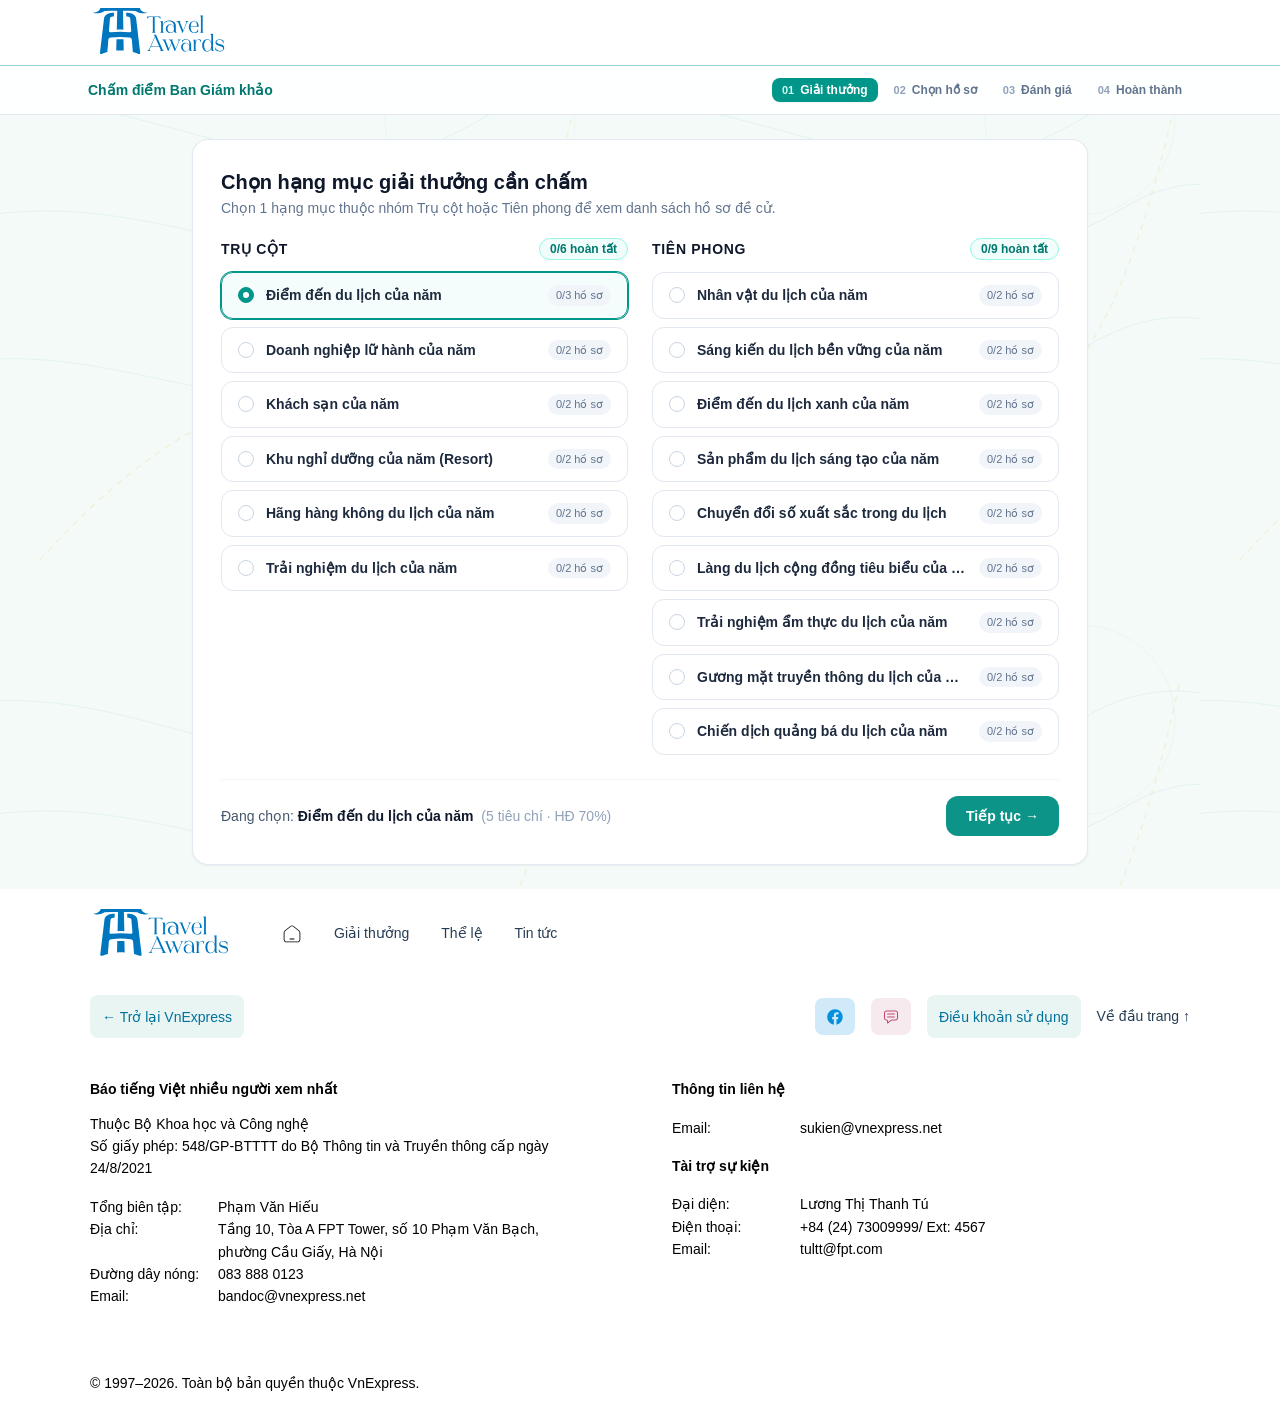
==== index.html @ c8328358 "Add Travel Awards jury scoring demo" ====
<!DOCTYPE html>
<html lang="vi">
<head>
  <meta charset="UTF-8" />
  <meta name="viewport" content="width=device-width, initial-scale=1.0" />
  <title>Chấm điểm Ban Giám khảo – Travel Awards 2026</title>
  <link rel="stylesheet" href="shared/utilities.css" />
  <style>
    * {
      box-sizing: border-box;
      font-family: 'Inter', -apple-system, BlinkMacSystemFont, sans-serif;
    }
    body {
      background-color: #f3faf8;
      background-image: url("data:image/svg+xml,%3Csvg width='600' height='600' viewBox='0 0 600 600' xmlns='http://www.w3.org/2000/svg'%3E%3Cg fill='none' stroke='%230d9488' stroke-width='1' stroke-opacity='0.07'%3E%3Cpath d='M-100 120 C 120 40, 280 240, 480 120 C 560 70, 640 90, 700 140'/%3E%3Cpath d='M-100 240 C 140 140, 300 340, 520 210 C 600 160, 660 190, 720 240'/%3E%3Cpath d='M-100 380 C 100 300, 260 480, 480 350 C 580 290, 640 320, 720 380'/%3E%3Ccircle cx='480' cy='120' r='95' stroke-opacity='0.04'/%3E%3C/g%3E%3Cg fill='none' stroke='%23eab308' stroke-width='1.5' stroke-dasharray='6 6' stroke-opacity='0.12'%3E%3Cpath d='M 40 560 Q 220 360 360 410 T 580 80'/%3E%3C/g%3E%3C/svg%3E");
      background-attachment: fixed;
      color: #0f172a;
    }
    .custom-scrollbar::-webkit-scrollbar {
      width: 5px;
      height: 5px;
    }
    .custom-scrollbar::-webkit-scrollbar-track {
      background: transparent;
    }
    .custom-scrollbar::-webkit-scrollbar-thumb {
      background: #cbd5e1;
      border-radius: 9999px;
    }
    .teal-btn-primary {
      background-color: #0d9488;
      color: #ffffff;
      transition: all 0.18s ease;
    }
    .teal-btn-primary:hover:not(:disabled) {
      background-color: #0f766e;
    }
    .teal-btn-primary:disabled {
      background-color: #e2e8f0;
      color: #94a3b8;
      cursor: not-allowed;
    }
  </style>
  <link rel="stylesheet" href="shared/editor-workspace.css">
</head>
<body class="min-h-screen flex flex-col">

  <!-- HEADER TỐI GIẢN CHUẨN TRANG KHẢO SÁT -->
  <div id="main"><template shadowrootmode="open"><link rel="stylesheet" href="shared/travel-awards.css"><div class="home"><header class="home-header home-header--survey"><div class="layout-container home-header-inner"><div class="home-header-brand-row"><a class="home-header-logo" href="https://vnexpress.net/du-lich/travel-awards" aria-label="Travel Awards — Trang chủ"><img class="brand-graphic brand-graphic--logo" src="assets/key-visual/logo.svg" alt="Travel Awards 2026" width="1000" height="350"></a></div></div></header></div></template></div>
<section aria-label="Tiến trình chấm điểm" class="border-b border-slate-200 bg-white/95"><div class="max-w-6xl mx-auto px-4 sm:px-6 py-3 flex flex-wrap items-center justify-between gap-3"><span class="text-sm font-semibold text-teal-700">Chấm điểm Ban Giám khảo</span><div id="stepIndicatorBar" class="flex items-center gap-1 sm:gap-1.5"></div></div></section>

  <!-- NỘI DUNG CHÍNH -->
  <main class="flex-1 max-w-6xl w-full mx-auto px-4 sm:px-6 py-6">
    <div id="appStepContainer"></div>
  </main>
<div id="travelAwardsFooter"><template shadowrootmode="open"><link rel="stylesheet" href="shared/travel-awards.css"><div class="home"><footer class="home-footer"><div class="layout-container">
    <div class="home-footer-navigation"><a href="/#main" aria-label="Travel Awards — Trang chủ"><img class="brand-graphic brand-graphic--logo" src="assets/key-visual/logo.svg" alt="Travel Awards 2026" width="1000" height="350"></a><nav aria-label="Điều hướng chân trang"><a href="/#main" aria-label="Trang chủ"><img src="assets/key-visual/home.svg" alt="" width="20" height="20" ></a><a href="/#awards">Giải thưởng</a><a href="/the-le">Thể lệ</a><a href="/#news">Tin tức</a></nav></div>
    <div class="home-footer-utilities"><a class="home-footer-utility" href="https://vnexpress.net/">← Trở lại VnExpress</a><div><button type="button" class="home-footer-utility home-footer-utility--facebook" disabled title="Fanpage sẽ được cập nhật"><span class="home-footer-icon home-footer-icon--facebook" aria-hidden="true" />Fanpage</button><a class="home-footer-utility home-footer-utility--feedback" href="mailto:sukien@vnexpress.net"><span class="home-footer-icon home-footer-icon--feedback" aria-hidden="true" />Góp ý cho sự kiện</a><a class="home-footer-utility" href="https://vnexpress.net/dieu-khoan-su-dung">Điều khoản sử dụng</a><a href="#main" target="_self">Về đầu trang ↑</a></div></div>
    <div class="home-footer-information"><div><p class="home-footer-label">Báo tiếng Việt nhiều người xem nhất</p><p>Thuộc Bộ Khoa học và Công nghệ</p><p>Số giấy phép: 548/GP-BTTTT do Bộ Thông tin và Truyền thông cấp ngày 24/8/2021</p><dl><div><dt>Tổng biên tập:</dt><dd>Phạm Văn Hiếu</dd></div><div><dt>Địa chỉ:</dt><dd>Tầng 10, Tòa A FPT Tower, số 10 Phạm Văn Bạch, <span class="home-footer-address-locality">phường Cầu Giấy, Hà Nội</span></dd></div><div><dt>Đường dây nóng:</dt><dd><a href="tel:0838880123">083 888 0123</a></dd></div><div><dt>Email:</dt><dd><a href="mailto:bandoc@vnexpress.net">bandoc@vnexpress.net</a></dd></div></dl></div><div><p class="home-footer-label">Thông tin liên hệ</p><dl><div><dt>Email:</dt><dd><a href="mailto:sukien@vnexpress.net">sukien@vnexpress.net</a></dd></div></dl><p class="home-footer-label">Tài trợ sự kiện</p><dl><div><dt>Đại diện:</dt><dd>Lương Thị Thanh Tú</dd></div><div><dt>Điện thoại:</dt><dd><a href="tel:+842473009999;ext=4567">+84 (24) 73009999/ Ext: 4567</a></dd></div><div><dt>Email:</dt><dd><a href="mailto:tultt@fpt.com">tultt@fpt.com</a></dd></div></dl></div></div>
    <div class="home-footer-bottom"><span>© 1997–2026. Toàn bộ bản quyền thuộc VnExpress.</span></div>
  </div></footer></div></template></div>

  <!-- TOAST THÔNG BÁO GỌN -->
  <div id="toastBox" class="fixed bottom-5 right-5 z-50 hidden bg-slate-900 text-white px-4 py-2.5 rounded-xl shadow-lg text-xs font-medium flex items-center gap-2">
    <span class="w-2 h-2 rounded-full bg-teal-400"></span>
    <span id="toastMessage">Đã lưu</span>
  </div>

  <script>
    // ============================================================================
    // 1. DỮ LIỆU 15 HẠNG MỤC (6 TRỤ CỘT & 9 TIÊN PHONG) VÀ 59 TIÊU CHÍ
    // ============================================================================
    const AWARD_CATEGORIES = [
      // ------------------- TRỤ CỘT (6 HẠNG MỤC CON) -------------------
      {
        id: "tru-cot-1",
        code: "DD",
        group: "tru-cot",
        groupLabel: "Trụ cột",
        name: "Điểm đến du lịch của năm",
        councilWeight: 0.70,
        readerWeight: 0.30,
        criteriaCount: 5,
        criteria: [
          {
            code: "DD-1",
            name: "Trách nhiệm bền vững: bảo tồn di sản, môi trường & cộng đồng",
            isQuant: false,
            weight: 0.15,
            question: "Điểm đến có hành động bảo tồn/môi trường/cộng đồng cụ thể, có số liệu kết quả trong kỳ không?",
            levels: {
              1: "Có chủ trương bảo tồn, môi trường, cộng đồng; hoạt động còn đơn lẻ, ít số liệu",
              2: "Có 1–2 hoạt động cụ thể, kết quả mô tả định tính",
              3: "Có 3–5 hoạt động cụ thể, có số liệu kết quả trong kỳ",
              4: "Có chương trình bài bản, nhiều chỉ số đo được (rác thải, di tích tu bổ, hộ dân hưởng lợi…)",
              5: "Chương trình hệ thống, chỉ số đo được rõ, được bên thứ ba ghi nhận; là hình mẫu cho địa phương khác"
            }
          },
          {
            code: "DD-2",
            name: "Tăng trưởng lượt khách & doanh thu du lịch",
            isQuant: true,
            weight: 0.25,
            question: "Chỉ số tổng hợp = 50% tăng trưởng lượt khách + 50% tăng trưởng tổng thu (kỳ xét giải so cùng kỳ); xếp hạng trong shortlist",
            levels: {
              1: "Nhóm thấp nhất trong shortlist (điểm tính sẵn 1,0)",
              2: "Dưới mức giữa shortlist (≈ 2)",
              3: "Mức giữa shortlist (≈ 3)",
              4: "Trên mức giữa shortlist (≈ 4)",
              5: "Cao nhất trong shortlist (điểm tính sẵn 5,0)"
            }
          },
          {
            code: "DD-3",
            name: "Phát triển sản phẩm mới, hạ tầng & kết nối giao thông",
            isQuant: false,
            weight: 0.25,
            question: "Trong kỳ, điểm đến có sản phẩm/hạ tầng/kết nối mới tạo khác biệt rõ cho du khách không?",
            levels: {
              1: "Có sản phẩm/hạ tầng mới quy mô nhỏ hoặc đang hoàn thiện",
              2: "Có 1–2 sản phẩm/hạ tầng mới đã khai thác, tác động cục bộ",
              3: "Có nhiều sản phẩm/hạ tầng mới đã khai thác, tạo thêm lựa chọn rõ cho du khách",
              4: "Có sản phẩm/hạ tầng/kết nối mới quy mô lớn, đã khai thác và thu hút khách rõ",
              5: "Sản phẩm/hạ tầng/đường bay mới quy mô lớn, tạo động lực tăng trưởng nổi bật nhất trong shortlist"
            }
          },
          {
            code: "DD-4",
            name: "Chính sách, môi trường đầu tư & xúc tiến du lịch",
            isQuant: false,
            weight: 0.15,
            question: "Chính sách/xúc tiến của tỉnh có mới, cụ thể và đã triển khai thực tế không?",
            levels: {
              1: "Có kế hoạch, chính sách xúc tiến đã ban hành, triển khai bước đầu",
              2: "Có chính sách/chương trình xúc tiến đã triển khai, quy mô nhỏ",
              3: "Có chính sách/chương trình xúc tiến đã triển khai, quy mô trung bình, có kết quả ban đầu",
              4: "Chính sách ưu đãi đầu tư, kích cầu, xúc tiến quốc tế đã triển khai, có kết quả đo được",
              5: "Chính sách đột phá, triển khai đồng bộ, kết quả đo được vượt trội; được ghi nhận rộng rãi"
            }
          },
          {
            code: "DD-5",
            name: "Độ phủ truyền thông & nhận diện thương hiệu điểm đến",
            isQuant: false,
            weight: 0.20,
            question: "Điểm đến có độ phủ truyền thông và mức nhận diện thương hiệu nổi bật trong kỳ không?",
            levels: {
              1: "Được nhắc đến trên truyền thông ở mức cơ bản; nhận diện thương hiệu đang hình thành",
              2: "Được nhắc đến định kỳ trên truyền thông trong nước; có thông điệp thương hiệu",
              3: "Được nhắc đến thường xuyên trong nước; nhận diện thương hiệu rõ, cảm nhận chủ yếu tích cực",
              4: "Độ phủ cao trong nước, bắt đầu có độ phủ quốc tế; cảm nhận tích cực cao",
              5: "Độ phủ cao cả trong nước và quốc tế, thương hiệu rõ nét, cảm nhận tích cực vượt trội trong shortlist"
            }
          }
        ]
      },
      {
        id: "tru-cot-2",
        code: "LH",
        group: "tru-cot",
        groupLabel: "Trụ cột",
        name: "Doanh nghiệp lữ hành của năm",
        councilWeight: 0.60,
        readerWeight: 0.40,
        criteriaCount: 5,
        criteria: [
          {
            code: "LH-1",
            name: "Trách nhiệm bền vững: thực hành du lịch có trách nhiệm với điểm đến & đối tác địa phương",
            isQuant: false,
            weight: 0.15,
            question: "Doanh nghiệp có chính sách và hoạt động du lịch có trách nhiệm được áp dụng vào sản phẩm thực tế không?",
            levels: {
              1: "Có chính sách du lịch có trách nhiệm ở mức cam kết",
              2: "Có chính sách và một số hoạt động đơn lẻ",
              3: "Có chính sách và hoạt động đều đặn, áp dụng vào một phần sản phẩm",
              4: "Tích hợp vào phần lớn sản phẩm (nhà cung cấp địa phương, giảm rác, bảo vệ di sản), có số liệu",
              5: "Tích hợp toàn diện, có số liệu và chứng nhận (Travelife…); dẫn dắt thực hành của ngành"
            }
          },
          {
            code: "LH-2",
            name: "Quy mô, doanh thu & tốc độ tăng trưởng kinh doanh",
            isQuant: true,
            weight: 0.20,
            question: "Chỉ số tổng hợp = 40% doanh thu + 30% tăng trưởng doanh thu + 30% lượt khách; xếp hạng trong cùng phân khúc",
            levels: {
              1: "Nhóm thấp nhất trong shortlist (điểm tính sẵn 1,0)",
              2: "Dưới mức giữa shortlist (≈ 2)",
              3: "Mức giữa shortlist (≈ 3)",
              4: "Trên mức giữa shortlist (≈ 4)",
              5: "Cao nhất trong shortlist (điểm tính sẵn 5,0)"
            }
          },
          {
            code: "LH-3",
            name: "Đa dạng & chất lượng sản phẩm tour",
            isQuant: false,
            weight: 0.25,
            question: "Danh mục tour có đa dạng, khác biệt và được thiết kế tốt không?",
            levels: {
              1: "Danh mục tour phổ thông, chất lượng ổn định",
              2: "Có 1–2 sản phẩm khác biệt",
              3: "Có nhiều sản phẩm khác biệt, thiết kế tốt",
              4: "Danh mục đa dạng, nhiều sản phẩm chuyên đề/độc quyền, thiết kế chuyên nghiệp",
              5: "Danh mục đa dạng, nhiều sản phẩm độc quyền, tạo xu hướng thị trường"
            }
          },
          {
            code: "LH-4",
            name: "Năng lực vận hành, đội ngũ hướng dẫn viên & CSKH",
            isQuant: false,
            weight: 0.25,
            question: "Doanh nghiệp có đủ năng lực vận hành an toàn, chuyên nghiệp và chăm sóc khách tốt không?",
            levels: {
              1: "Đội ngũ và quy trình vận hành đáp ứng yêu cầu cơ bản",
              2: "Có HDV cơ hữu, quy trình CSKH cơ bản",
              3: "Đội ngũ HDV cơ hữu vừa đủ, quy trình CSKH và xử lý sự cố rõ ràng",
              4: "Đội ngũ HDV cơ hữu lớn, được đào tạo định kỳ, quy trình CSKH chuẩn hóa",
              5: "Đội ngũ lớn, đào tạo bài bản, quy trình xử lý sự cố & CSKH chuẩn hóa ở mức quốc tế"
            }
          },
          {
            code: "LH-5",
            name: "Ứng dụng công nghệ, đổi mới sản phẩm",
            isQuant: false,
            weight: 0.15,
            question: "Công nghệ/đổi mới có được áp dụng thực tế và tạo giá trị cho khách không?",
            levels: {
              1: "Có website giới thiệu và kênh liên hệ trực tuyến",
              2: "Có đặt tour trực tuyến hoặc CRM",
              3: "Có đặt tour, thanh toán trực tuyến và CRM; có cải tiến sản phẩm",
              4: "Nền tảng số tích hợp nhiều khâu (đặt, thanh toán, CSKH), có sản phẩm đổi mới",
              5: "Nền tảng số đồng bộ, khai thác dữ liệu khách; có sản phẩm đổi mới dẫn dắt thị trường"
            }
          }
        ]
      },
      {
        id: "tru-cot-3",
        code: "KS",
        group: "tru-cot",
        groupLabel: "Trụ cột",
        name: "Khách sạn của năm",
        councilWeight: 0.50,
        readerWeight: 0.50,
        criteriaCount: 5,
        criteria: [
          {
            code: "KS-1",
            name: "Thực hành bền vững, bảo vệ môi trường",
            isQuant: false,
            weight: 0.10,
            question: "Khách sạn có thực hành bền vững hệ thống, có chứng nhận hoặc số liệu không?",
            levels: {
              1: "Có các biện pháp tiết kiệm năng lượng, giảm nhựa cơ bản",
              2: "Có chương trình nội bộ về môi trường",
              3: "Có chương trình nội bộ và theo dõi chỉ số năng lượng/nước/rác",
              4: "Có Nhãn Bông sen xanh hoặc chứng nhận tương đương, chỉ số cải thiện qua các năm",
              5: "Có chứng nhận quốc tế (Green Key, EarthCheck, LEED/EDGE…), chỉ số cải thiện rõ, công bố minh bạch"
            }
          },
          {
            code: "KS-2",
            name: "Chất lượng cơ sở vật chất & tiện nghi",
            isQuant: false,
            weight: 0.25,
            question: "Cơ sở vật chất có đạt và vượt chuẩn hạng sao, được duy tu/nâng cấp không?",
            levels: {
              1: "Đạt chuẩn hạng sao, duy trì tốt",
              2: "Tốt so với hạng sao; có duy tu định kỳ",
              3: "Tốt so với hạng sao; có nâng cấp một phần trong kỳ",
              4: "Vượt chuẩn hạng sao, có đầu tư/nâng cấp đáng kể trong kỳ",
              5: "Vượt chuẩn rõ rệt, đầu tư lớn trong kỳ, tiện nghi nổi bật nhất phân khúc"
            }
          },
          {
            code: "KS-3",
            name: "Chất lượng dịch vụ & đội ngũ nhân sự",
            isQuant: false,
            weight: 0.30,
            question: "Đội ngũ có được đào tạo bài bản và quy trình dịch vụ chuẩn hóa không?",
            levels: {
              1: "Có quy trình dịch vụ và đào tạo nhân sự cơ bản",
              2: "Có chương trình đào tạo định kỳ",
              3: "Đào tạo định kỳ, tỷ lệ nhân sự có chứng chỉ nghiệp vụ ở mức khá",
              4: "Tỷ lệ chứng chỉ cao, quy trình dịch vụ chuẩn hóa",
              5: "Tỷ lệ chứng chỉ cao, giờ đào tạo/người cao, quy trình chuẩn quốc tế, có giải thưởng dịch vụ"
            }
          },
          {
            code: "KS-4",
            name: "Đổi mới trải nghiệm khách hàng",
            isQuant: false,
            weight: 0.15,
            question: "Khách sạn có sáng kiến mới trong kỳ làm khác biệt trải nghiệm không?",
            levels: {
              1: "Duy trì chất lượng trải nghiệm hiện có, có cải tiến nhỏ",
              2: "Có 1–2 cải tiến dịch vụ/tiện ích trong kỳ",
              3: "Có cải tiến tạo khác biệt vừa phải cho khách",
              4: "Có sáng kiến trải nghiệm mới, khác biệt rõ",
              5: "Sáng kiến trải nghiệm mới, độc đáo, được thị trường/báo chí ghi nhận"
            }
          },
          {
            code: "KS-5",
            name: "Điểm đánh giá trên các nền tảng đặt phòng (OTA) và review trong năm",
            isQuant: true,
            weight: 0.20,
            question: "Điểm đánh giá OTA bình quân có trọng số theo số lượt đánh giá; xếp hạng trong shortlist",
            levels: {
              1: "Nhóm thấp nhất trong shortlist (điểm tính sẵn 1,0)",
              2: "Dưới mức giữa shortlist (≈ 2)",
              3: "Mức giữa shortlist (≈ 3)",
              4: "Trên mức giữa shortlist (≈ 4)",
              5: "Cao nhất trong shortlist (điểm tính sẵn 5,0)"
            }
          }
        ]
      },
      {
        id: "tru-cot-4",
        code: "RS",
        group: "tru-cot",
        groupLabel: "Trụ cột",
        name: "Khu nghỉ dưỡng của năm (Resort)",
        councilWeight: 0.50,
        readerWeight: 0.50,
        criteriaCount: 5,
        criteria: [
          {
            code: "RS-1",
            name: "Thực hành bền vững, bảo vệ môi trường",
            isQuant: false,
            weight: 0.10,
            question: "Resort có thực hành bền vững hệ thống, có chứng nhận hoặc số liệu không?",
            levels: {
              1: "Có các biện pháp tiết kiệm năng lượng, giảm nhựa cơ bản",
              2: "Có chương trình nội bộ về môi trường",
              3: "Có chương trình nội bộ và theo dõi chỉ số năng lượng/nước/rác",
              4: "Có chứng nhận bền vững, chỉ số cải thiện, có hoạt động bảo tồn hệ sinh thái",
              5: "Có chứng nhận quốc tế, chỉ số cải thiện rõ, bảo tồn hệ sinh thái tại chỗ bài bản"
            }
          },
          {
            code: "RS-2",
            name: "Không gian, kiến trúc & cảnh quan",
            isQuant: false,
            weight: 0.25,
            question: "Kiến trúc, cảnh quan có chất lượng thiết kế cao và hài hòa với tự nhiên không?",
            levels: {
              1: "Thiết kế đạt chuẩn, cảnh quan được chăm sóc",
              2: "Thiết kế đẹp, có điểm nhấn cảnh quan",
              3: "Thiết kế đẹp, cảnh quan chăm chút, hài hòa với tự nhiên",
              4: "Kiến trúc có dấu ấn riêng, trải nghiệm không gian đặc sắc",
              5: "Kiến trúc có giải thưởng thiết kế, cảnh quan hài hòa tự nhiên, không gian là điểm đến tự thân"
            }
          },
          {
            code: "RS-3",
            name: "Dịch vụ nghỉ dưỡng cao cấp (spa, ẩm thực, giải trí)",
            isQuant: false,
            weight: 0.25,
            question: "Hệ thống dịch vụ có đầy đủ, chất lượng cao và đồng bộ không?",
            levels: {
              1: "Có đủ dịch vụ nghỉ dưỡng cơ bản",
              2: "Có spa, ẩm thực, giải trí ở mức tốt",
              3: "Đủ hạng mục spa/ẩm thực/giải trí, chất lượng tốt, đồng bộ",
              4: "Dịch vụ cao cấp, có cá nhân hóa trải nghiệm",
              5: "Dịch vụ cao cấp có thương hiệu riêng/giải thưởng (spa, nhà hàng), cá nhân hóa trọn vẹn"
            }
          },
          {
            code: "RS-4",
            name: "Bản sắc địa phương & tính độc đáo",
            isQuant: false,
            weight: 0.20,
            question: "Resort có đưa văn hóa, nhân lực, nguyên liệu địa phương vào trải nghiệm không?",
            levels: {
              1: "Có yếu tố địa phương trong trang trí hoặc ẩm thực",
              2: "Có yếu tố địa phương ở 2 khía cạnh (trang trí, ẩm thực, hoạt động)",
              3: "Yếu tố địa phương rõ ở kiến trúc, ẩm thực và hoạt động",
              4: "Bản sắc địa phương xuyên suốt; sử dụng nhiều nhân sự, nguyên liệu địa phương",
              5: "Bản sắc địa phương xuyên suốt, độc đáo; tỷ lệ nhân sự/nguyên liệu địa phương cao, góp phần bảo tồn văn hóa"
            }
          },
          {
            code: "RS-5",
            name: "Điểm đánh giá trên các nền tảng đặt phòng (OTA) và review trong năm",
            isQuant: true,
            weight: 0.20,
            question: "Điểm đánh giá OTA bình quân có trọng số theo số lượt đánh giá; xếp hạng trong shortlist",
            levels: {
              1: "Nhóm thấp nhất trong shortlist (điểm tính sẵn 1,0)",
              2: "Dưới mức giữa shortlist (≈ 2)",
              3: "Mức giữa shortlist (≈ 3)",
              4: "Trên mức giữa shortlist (≈ 4)",
              5: "Cao nhất trong shortlist (điểm tính sẵn 5,0)"
            }
          }
        ]
      },
      {
        id: "tru-cot-5",
        code: "HK",
        group: "tru-cot",
        groupLabel: "Trụ cột",
        name: "Hãng hàng không du lịch của năm",
        councilWeight: 0.60,
        readerWeight: 0.40,
        criteriaCount: 6,
        criteria: [
          {
            code: "HK-1",
            name: "Trách nhiệm bền vững: giảm phát thải, nhiên liệu bền vững",
            isQuant: false,
            weight: 0.15,
            question: "Hãng có lộ trình và hành động giảm phát thải cụ thể không?",
            levels: {
              1: "Có cam kết giảm phát thải",
              2: "Có chương trình tiết kiệm nhiên liệu",
              3: "Có đội tàu thế hệ mới và chương trình tiết kiệm nhiên liệu đo được",
              4: "Có lộ trình net-zero, bắt đầu sử dụng SAF",
              5: "Lộ trình net-zero rõ, đã sử dụng SAF, chương trình bù đắp carbon minh bạch"
            }
          },
          {
            code: "HK-2",
            name: "Mạng đường bay, tần suất & đường bay du lịch mới",
            isQuant: false,
            weight: 0.25,
            question: "Mạng bay và đường bay mới có đóng góp rõ cho kết nối du lịch Việt Nam không?",
            levels: {
              1: "Duy trì mạng bay đến các điểm du lịch chính",
              2: "Tăng tần suất trên một số đường bay du lịch",
              3: "Có 1–2 đường bay mới hoặc tăng tần suất đáng kể",
              4: "Mở nhiều đường bay mới đến/đi điểm du lịch",
              5: "Mở nhiều đường bay mới, mở thị trường khách mới cho Việt Nam"
            }
          },
          {
            code: "HK-3",
            name: "Chất lượng dịch vụ, tỷ lệ đúng giờ",
            isQuant: true,
            weight: 0.25,
            question: "Chỉ số = tỷ lệ đúng giờ (OTP) trong kỳ theo nguồn độc lập; xếp hạng trong shortlist",
            levels: {
              1: "Nhóm thấp nhất trong shortlist (điểm tính sẵn 1,0)",
              2: "Dưới mức giữa shortlist (≈ 2)",
              3: "Mức giữa shortlist (≈ 3)",
              4: "Trên mức giữa shortlist (≈ 4)",
              5: "Cao nhất trong shortlist (điểm tính sẵn 5,0)"
            }
          },
          {
            code: "HK-4",
            name: "Chính sách giá & chương trình kích cầu du lịch",
            isQuant: false,
            weight: 0.10,
            question: "Hãng có chương trình giá/kích cầu gắn với điểm đến du lịch, có kết quả không?",
            levels: {
              1: "Có chương trình giá khuyến mại chung",
              2: "Có chương trình khuyến mại theo mùa du lịch",
              3: "Có chương trình kích cầu gắn với điểm đến",
              4: "Chương trình kích cầu gắn điểm đến, quy mô lớn",
              5: "Chương trình kích cầu gắn điểm đến, quy mô lớn, có số liệu hành khách tăng rõ"
            }
          },
          {
            code: "HK-5",
            name: "Hợp tác quảng bá điểm đến với địa phương/doanh nghiệp",
            isQuant: false,
            weight: 0.15,
            question: "Hãng có hợp tác quảng bá điểm đến cụ thể với địa phương/doanh nghiệp không?",
            levels: {
              1: "Có hoạt động quảng bá điểm đến trên kênh của hãng",
              2: "Có 1–2 thỏa thuận hợp tác, hoạt động ở mức truyền thông",
              3: "Có nhiều thỏa thuận hợp tác, có hoạt động chung",
              4: "Nhiều chương trình hợp tác có ngân sách, sự kiện",
              5: "Nhiều chương trình hợp tác có ngân sách, sự kiện, kết quả đo được (khách đến điểm đến tăng)"
            }
          },
          {
            code: "HK-6",
            name: "Đổi mới trải nghiệm khách hàng",
            isQuant: false,
            weight: 0.10,
            question: "Hãng có sản phẩm/dịch vụ mới cải thiện trải nghiệm hành khách trong kỳ không?",
            levels: {
              1: "Duy trì chất lượng trải nghiệm hiện có, có cải tiến nhỏ",
              2: "Có 1–2 cải tiến (check-in số, suất ăn, giải trí)",
              3: "Có nhiều cải tiến trải nghiệm hành khách trong kỳ",
              4: "Có đổi mới nổi bật, khác biệt rõ với hãng khác",
              5: "Đổi mới nổi bật, tiên phong trong khu vực"
            }
          }
        ]
      },
      {
        id: "tru-cot-6",
        code: "TN",
        group: "tru-cot",
        groupLabel: "Trụ cột",
        name: "Trải nghiệm du lịch của năm",
        councilWeight: 0.40,
        readerWeight: 0.60,
        criteriaCount: 5,
        criteria: [
          {
            code: "TN-1",
            name: "Trách nhiệm với cộng đồng/di sản tại nơi diễn ra",
            isQuant: false,
            weight: 0.10,
            question: "Trải nghiệm có tạo lợi ích cho cộng đồng và tôn trọng di sản/không gian nơi diễn ra không?",
            levels: {
              1: "Tôn trọng không gian, di sản nơi diễn ra",
              2: "Có sử dụng lao động/nhà cung cấp địa phương",
              3: "Cộng đồng tham gia và có hưởng lợi",
              4: "Cộng đồng tham gia và hưởng lợi rõ, có biện pháp bảo vệ di sản",
              5: "Cộng đồng đồng hành và hưởng lợi rõ, bảo vệ di sản bài bản, là hình mẫu"
            }
          },
          {
            code: "TN-2",
            name: "Tính sáng tạo, độc đáo của trải nghiệm",
            isQuant: false,
            weight: 0.30,
            question: "Trải nghiệm có ý tưởng mới, khác biệt so với sản phẩm cùng loại không?",
            levels: {
              1: "Trải nghiệm được thiết kế tốt trên mô hình đã có",
              2: "Có điểm mới nhỏ trong cách kể chuyện/hình thức",
              3: "Có điểm mới rõ trong cách kể chuyện/hình thức",
              4: "Ý tưởng độc đáo, khác biệt rõ với sản phẩm cùng loại",
              5: "Ý tưởng độc đáo, lần đầu có tại Việt Nam hoặc tạo xu hướng"
            }
          },
          {
            code: "TN-3",
            name: "Chất lượng tổ chức, chuyên nghiệp trong vận hành",
            isQuant: false,
            weight: 0.25,
            question: "Khâu tổ chức có chuyên nghiệp, an toàn, ổn định không?",
            levels: {
              1: "Vận hành đáp ứng yêu cầu, có phương án an toàn",
              2: "Vận hành ổn định, khiếu nại được xử lý",
              3: "Vận hành ổn định, ít khiếu nại",
              4: "Vận hành chuyên nghiệp, phương án an toàn đầy đủ, rất ít khiếu nại",
              5: "Vận hành chuyên nghiệp quy mô lớn, phương án an toàn đầy đủ, gần như không khiếu nại"
            }
          },
          {
            code: "TN-4",
            name: "Số lượng & tăng trưởng khách tham gia",
            isQuant: true,
            weight: 0.15,
            question: "Chỉ số = lượt khách (60%) + tăng trưởng so mùa trước (40%); xếp hạng trong shortlist",
            levels: {
              1: "Nhóm thấp nhất trong shortlist (điểm tính sẵn 1,0)",
              2: "Dưới mức giữa shortlist (≈ 2)",
              3: "Mức giữa shortlist (≈ 3)",
              4: "Trên mức giữa shortlist (≈ 4)",
              5: "Cao nhất trong shortlist (điểm tính sẵn 5,0)"
            }
          },
          {
            code: "TN-5",
            name: "Mức độ lan tỏa truyền thông & mạng xã hội",
            isQuant: false,
            weight: 0.20,
            question: "Trải nghiệm có được báo chí và mạng xã hội nhắc đến rộng rãi, tích cực trong kỳ không?",
            levels: {
              1: "Được nhắc đến chủ yếu qua kênh của đơn vị",
              2: "Có bài báo/nội dung mạng xã hội ở phạm vi địa phương",
              3: "Lan tỏa ở phạm vi khu vực, có số liệu reach/tương tác",
              4: "Lan tỏa toàn quốc, nhiều nội dung tự nhiên từ du khách",
              5: "Lan tỏa toàn quốc hoặc quốc tế, báo chí lớn đưa tin, số liệu reach/tương tác cao"
            }
          }
        ]
      },

      // ------------------- TIÊN PHONG (9 HẠNG MỤC CON) -------------------
      {
        id: "tien-phong-1",
        code: "NV",
        group: "tien-phong",
        groupLabel: "Tiên phong",
        name: "Nhân vật du lịch của năm",
        councilWeight: 0.90,
        readerWeight: 0.10,
        criteriaCount: 3,
        criteria: [
          {
            code: "NV-1",
            name: "Tính tiên phong, sáng tạo trong đóng góp cho ngành",
            isQuant: false,
            weight: 0.35,
            question: "Đóng góp của cá nhân có mở hướng mới cho ngành không?",
            levels: {
              1: "Hoàn thành tốt vai trò, có đóng góp ổn định cho ngành",
              2: "Có sáng kiến trong phạm vi công việc",
              3: "Có sáng kiến mới trong phạm vi đơn vị",
              4: "Có sáng kiến ở tầm địa phương/lĩnh vực, được nơi khác học theo",
              5: "Tiên phong ở tầm ngành/quốc gia, được nhiều đơn vị học theo"
            }
          },
          {
            code: "NV-2",
            name: "Hiệu quả/tác động thực tế đo lường được",
            isQuant: false,
            weight: 0.45,
            question: "Đóng góp đã tạo kết quả đo được (khách, doanh thu, việc làm, chính sách) chưa?",
            levels: {
              1: "Có kết quả mô tả rõ ràng",
              2: "Có số liệu kết quả ban đầu",
              3: "Có số liệu kết quả ở phạm vi đơn vị/địa phương",
              4: "Tác động đo được, phạm vi rộng",
              5: "Tác động lớn, đo được, được bên thứ ba xác nhận"
            }
          },
          {
            code: "NV-3",
            name: "Ghi nhận từ cộng đồng chuyên môn, đồng nghiệp trong ngành",
            isQuant: false,
            weight: 0.20,
            question: "Đồng nghiệp/chuyên gia đánh giá thế nào về cá nhân?",
            levels: {
              1: "Người tham chiếu xác nhận đóng góp",
              2: "Người tham chiếu xác nhận tích cực",
              3: "Được đồng nghiệp, đơn vị trong ngành ghi nhận",
              4: "Được ghi nhận rộng (giải thưởng, vai trò hiệp hội)",
              5: "Được ghi nhận rộng rãi và người tham chiếu đánh giá rất cao"
            }
          }
        ]
      },
      {
        id: "tien-phong-2",
        code: "BV",
        group: "tien-phong",
        groupLabel: "Tiên phong",
        name: "Sáng kiến du lịch bền vững của năm",
        councilWeight: 0.80,
        readerWeight: 0.20,
        criteriaCount: 4,
        criteria: [
          {
            code: "BV-1",
            name: "Mức độ đổi mới so với thực hành hiện tại",
            isQuant: false,
            weight: 0.20,
            question: "Sáng kiến có cách làm mới so với thực hành phổ biến không?",
            levels: {
              1: "Áp dụng tốt cách làm đã có",
              2: "Có điều chỉnh, cải tiến nhỏ so với cách làm hiện có",
              3: "Cải tiến đáng kể cách làm hiện có",
              4: "Cách tiếp cận mới so với thực hành phổ biến",
              5: "Cách tiếp cận mới, lần đầu áp dụng trong ngành du lịch Việt Nam"
            }
          },
          {
            code: "BV-2",
            name: "Tính khả thi & hiệu quả đo lường được",
            isQuant: false,
            weight: 0.30,
            question: "Sáng kiến có vận hành ổn định và có chỉ số trước/sau rõ ràng không?",
            levels: {
              1: "Đang vận hành, có mô tả kết quả",
              2: "Có số liệu kết quả ban đầu",
              3: "Có số liệu kết quả, chưa có baseline hoặc chưa xác minh",
              4: "Có baseline và kết quả rõ ràng, cải thiện đáng kể",
              5: "Baseline và kết quả rõ ràng, cải thiện lớn, có đánh giá bên thứ ba"
            }
          },
          {
            code: "BV-3",
            name: "Tác động môi trường & xã hội cụ thể",
            isQuant: false,
            weight: 0.30,
            question: "Quy mô tác động môi trường/xã hội đến đâu?",
            levels: {
              1: "Có tác động tích cực trong phạm vi nhỏ",
              2: "Tác động rõ ở một khía cạnh",
              3: "Tác động rõ trong phạm vi một điểm đến/cộng đồng",
              4: "Tác động rộng, ở hai khía cạnh (môi trường, xã hội)",
              5: "Tác động lớn, nhiều chiều (môi trường + sinh kế + văn hóa)"
            }
          },
          {
            code: "BV-4",
            name: "Khả năng nhân rộng",
            isQuant: false,
            weight: 0.20,
            question: "Mô hình có thể áp dụng ở nơi khác với chi phí hợp lý không?",
            levels: {
              1: "Phù hợp với điều kiện riêng của nơi triển khai",
              2: "Có thể nhân rộng ở nơi có điều kiện tương tự",
              3: "Có thể nhân rộng với điều chỉnh",
              4: "Đã có kế hoạch hoặc thử nghiệm nhân rộng ở nơi khác",
              5: "Đã được nhân rộng ở nơi khác hoặc có bộ công cụ chuyển giao"
            }
          }
        ]
      },
      {
        id: "tien-phong-3",
        code: "DX",
        group: "tien-phong",
        groupLabel: "Tiên phong",
        name: "Điểm đến du lịch xanh của năm",
        councilWeight: 0.70,
        readerWeight: 0.30,
        criteriaCount: 3,
        criteria: [
          {
            code: "DX-1",
            name: "Mức độ đổi mới trong chính sách & hành động môi trường",
            isQuant: false,
            weight: 0.30,
            question: "Chính sách/hành động môi trường có mới, quyết liệt và đi vào thực tế không?",
            levels: {
              1: "Có văn bản chính sách môi trường đã ban hành",
              2: "Có hành động cụ thể ở 1 lĩnh vực",
              3: "Có hành động cụ thể ở một số lĩnh vực",
              4: "Chính sách mạnh (giảm nhựa, năng lượng sạch…) thực thi ở nhiều lĩnh vực",
              5: "Chính sách đột phá được thực thi đồng bộ"
            }
          },
          {
            code: "DX-2",
            name: "Hiệu quả đo lường được (chứng nhận xanh: Green Key, ESG…)",
            isQuant: false,
            weight: 0.40,
            question: "Có chỉ số môi trường trước/sau hoặc chứng nhận xanh độc lập không?",
            levels: {
              1: "Có mô tả kết quả môi trường",
              2: "Có số liệu cải thiện ở 1 chỉ số",
              3: "Có số liệu cải thiện hoặc 1 chứng nhận",
              4: "Số liệu cải thiện ở nhiều chỉ số và có chứng nhận",
              5: "Số liệu cải thiện rõ trên nhiều chỉ số và có chứng nhận quốc tế"
            }
          },
          {
            code: "DX-3",
            name: "Sự tham gia & hưởng lợi của cộng đồng địa phương",
            isQuant: false,
            weight: 0.30,
            question: "Cộng đồng có tham gia và hưởng lợi từ chương trình xanh không?",
            levels: {
              1: "Cộng đồng được thông tin, vận động",
              2: "Cộng đồng tham gia một số hoạt động",
              3: "Cộng đồng tham gia thường xuyên",
              4: "Cộng đồng tham gia và có nguồn thu từ du lịch xanh",
              5: "Cộng đồng đồng quản lý, có sinh kế xanh tạo thu nhập"
            }
          }
        ]
      },
      {
        id: "tien-phong-4",
        code: "SP",
        group: "tien-phong",
        groupLabel: "Tiên phong",
        name: "Sản phẩm du lịch sáng tạo của năm",
        councilWeight: 0.50,
        readerWeight: 0.50,
        criteriaCount: 3,
        criteria: [
          {
            code: "SP-1",
            name: "Tính mới & độc đáo",
            isQuant: false,
            weight: 0.45,
            question: "Sản phẩm có mới thực sự so với thị trường không?",
            levels: {
              1: "Sản phẩm mới trên nền mô hình đã có",
              2: "Có điểm mới nhỏ",
              3: "Có điểm mới rõ ở một khía cạnh (nội dung, hình thức, công nghệ)",
              4: "Có điểm mới rõ ở nhiều khía cạnh",
              5: "Mô hình hoàn toàn mới tại Việt Nam, tạo phân khúc mới"
            }
          },
          {
            code: "SP-2",
            name: "Tiềm năng phát triển & khả năng nhân rộng dài hạn",
            isQuant: false,
            weight: 0.25,
            question: "Sản phẩm có mô hình kinh doanh bền vững và khả năng mở rộng không?",
            levels: {
              1: "Đang vận hành, có kế hoạch phát triển",
              2: "Có doanh thu ban đầu",
              3: "Có doanh thu ổn định, có kế hoạch mở rộng",
              4: "Tăng trưởng tốt, có kế hoạch mở rộng cụ thể",
              5: "Tăng trưởng nhanh, đã/đang mở rộng ra thị trường khác"
            }
          },
          {
            code: "SP-3",
            name: "Mức độ đón nhận của thị trường",
            isQuant: false,
            weight: 0.30,
            question: "Sản phẩm đã được thị trường đón nhận đến mức nào trong kỳ?",
            levels: {
              1: "Đã có khách sử dụng thực tế",
              2: "Có lượng khách ban đầu, có đánh giá trực tuyến",
              3: "Có lượng khách ổn định, đánh giá trực tuyến tích cực",
              4: "Lượt đặt/doanh thu tăng tốt, đánh giá trực tuyến cao",
              5: "Lượt đặt/doanh thu tăng nhanh, vượt kỳ vọng; đánh giá trực tuyến cao với số lượng lớn"
            }
          }
        ]
      },
      {
        id: "tien-phong-5",
        code: "CDS",
        group: "tien-phong",
        groupLabel: "Tiên phong",
        name: "Chuyển đổi số xuất sắc trong du lịch",
        councilWeight: 0.60,
        readerWeight: 0.40,
        criteriaCount: 3,
        criteria: [
          {
            code: "CDS-1",
            name: "Mức độ ứng dụng công nghệ (AI, dữ liệu, ứng dụng…)",
            isQuant: false,
            weight: 0.30,
            question: "Mức độ công nghệ và độ sâu tích hợp vào vận hành?",
            levels: {
              1: "Đã số hóa một số khâu (website, biểu mẫu trực tuyến)",
              2: "Có ứng dụng/nền tảng cho 1 quy trình",
              3: "Có ứng dụng/nền tảng riêng tích hợp một số quy trình",
              4: "Nền tảng tích hợp nhiều quy trình, có dùng dữ liệu",
              5: "Hệ sinh thái số dùng dữ liệu/AI, tích hợp đầu-cuối"
            }
          },
          {
            code: "CDS-2",
            name: "Hiệu quả cải thiện trải nghiệm khách hàng",
            isQuant: false,
            weight: 0.40,
            question: "Giải pháp giúp khách thuận tiện hơn đến mức nào, có số liệu không?",
            levels: {
              1: "Có mô tả lợi ích cho khách hàng",
              2: "Có số liệu sử dụng",
              3: "Có số liệu sử dụng/hài lòng",
              4: "Cải thiện rõ có số liệu ở 1–2 chỉ số",
              5: "Cải thiện rõ rệt có số liệu (thời gian chờ, tỷ lệ chuyển đổi, người dùng tích cực)"
            }
          },
          {
            code: "CDS-3",
            name: "Hiệu quả vận hành nội bộ",
            isQuant: false,
            weight: 0.30,
            question: "Giải pháp giảm chi phí/thời gian vận hành đến mức nào?",
            levels: {
              1: "Có mô tả lợi ích vận hành",
              2: "Có cải thiện ở một quy trình",
              3: "Có cải thiện đo được ở một quy trình",
              4: "Tiết kiệm đo được ở một số quy trình",
              5: "Tiết kiệm lớn, đo được trên nhiều quy trình"
            }
          }
        ]
      },
      {
        id: "tien-phong-6",
        code: "LC",
        group: "tien-phong",
        groupLabel: "Tiên phong",
        name: "Làng du lịch cộng đồng tiêu biểu của năm",
        councilWeight: 0.60,
        readerWeight: 0.40,
        criteriaCount: 3,
        criteria: [
          {
            code: "LC-1",
            name: "Tính đặc sắc, khác biệt của mô hình cộng đồng",
            isQuant: false,
            weight: 0.35,
            question: "Mô hình có giữ và phát huy bản sắc riêng không?",
            levels: {
              1: "Mô hình có yếu tố văn hóa địa phương",
              2: "Có hoạt động văn hóa đặc trưng",
              3: "Có nhiều hoạt động văn hóa đặc trưng, bản sắc rõ",
              4: "Bản sắc nổi bật, bảo tồn nghề/lễ hội/kiến trúc truyền thống",
              5: "Bản sắc nổi bật, bảo tồn nghề/lễ hội/kiến trúc truyền thống một cách sống động"
            }
          },
          {
            code: "LC-2",
            name: "Tính bền vững trong vận hành",
            isQuant: false,
            weight: 0.30,
            question: "Mô hình có quy chế quản lý, chia sẻ lợi ích và môi trường rõ ràng không?",
            levels: {
              1: "Đang vận hành, có sự hỗ trợ từ bên ngoài",
              2: "Có quy chế cơ bản",
              3: "Có quy chế cơ bản, tự vận hành",
              4: "Quy chế rõ, tự chủ tài chính phần lớn",
              5: "Quy chế minh bạch, tài chính tự chủ, quản lý môi trường tốt"
            }
          },
          {
            code: "LC-3",
            name: "Mức độ tham gia & hưởng lợi của cộng đồng địa phương",
            isQuant: false,
            weight: 0.35,
            question: "Bao nhiêu hộ tham gia và thu nhập tăng thế nào?",
            levels: {
              1: "Có các hộ trong làng tham gia",
              2: "Nhiều hộ tham gia",
              3: "Nhiều hộ tham gia, thu nhập cải thiện",
              4: "Phần lớn cộng đồng tham gia, thu nhập tăng",
              5: "Phần lớn cộng đồng tham gia, thu nhập tăng rõ, có số liệu"
            }
          }
        ]
      },
      {
        id: "tien-phong-7",
        code: "AT",
        group: "tien-phong",
        groupLabel: "Tiên phong",
        name: "Trải nghiệm ẩm thực du lịch của năm",
        councilWeight: 0.40,
        readerWeight: 0.60,
        criteriaCount: 3,
        criteria: [
          {
            code: "AT-1",
            name: "Chất lượng & tính đặc trưng, sáng tạo của ẩm thực",
            isQuant: false,
            weight: 0.45,
            question: "Ẩm thực có chất lượng cao và mang bản sắc/câu chuyện Việt rõ nét không?",
            levels: {
              1: "Ẩm thực chất lượng ổn định",
              2: "Chất lượng tốt, có món đặc trưng",
              3: "Chất lượng tốt, có món/câu chuyện đặc trưng",
              4: "Chất lượng rất tốt, sáng tạo trên nền bản sắc",
              5: "Chất lượng xuất sắc, sáng tạo trên nền bản sắc, được giải thưởng/xếp hạng uy tín"
            }
          },
          {
            code: "AT-2",
            name: "Chất lượng trải nghiệm phục vụ du khách",
            isQuant: false,
            weight: 0.30,
            question: "Không gian, phục vụ, khả năng phục vụ khách quốc tế có tốt không?",
            levels: {
              1: "Phục vụ đáp ứng yêu cầu",
              2: "Phục vụ tốt",
              3: "Phục vụ tốt, có thực đơn/nhân viên ngoại ngữ",
              4: "Trải nghiệm chuyên nghiệp, phục vụ tốt khách quốc tế",
              5: "Trải nghiệm trọn vẹn, chuyên nghiệp, là điểm đến của du khách"
            }
          },
          {
            code: "AT-3",
            name: "Mức độ lan tỏa truyền thông, giải thưởng quốc tế",
            isQuant: false,
            weight: 0.25,
            question: "Ẩm thực của ứng viên được truyền thông và các hệ thống xếp hạng, giải thưởng ghi nhận đến đâu?",
            levels: {
              1: "Được biết đến qua kênh của đơn vị",
              2: "Được báo chí/mạng xã hội trong nước nhắc đến",
              3: "Được truyền thông nhắc đến; có giải thưởng hoặc xếp hạng trong nước",
              4: "Có xếp hạng/giải thưởng khu vực, được truyền thông quốc tế nhắc đến",
              5: "Có giải thưởng/xếp hạng quốc tế uy tín (Michelin Guide, Asia's 50 Best…), được truyền thông quốc tế nhắc đến"
            }
          }
        ]
      },
      {
        id: "tien-phong-8",
        code: "DS",
        group: "tien-phong",
        groupLabel: "Tiên phong",
        name: "Gương mặt truyền thông du lịch của năm (Đại sứ)",
        councilWeight: 0.30,
        readerWeight: 0.70,
        criteriaCount: 3,
        criteria: [
          {
            code: "DS-1",
            name: "Tính sáng tạo, tiên phong trong cách truyền tải nội dung du lịch",
            isQuant: false,
            weight: 0.40,
            question: "Nội dung có cách kể chuyện mới, chất lượng sản xuất cao không?",
            levels: {
              1: "Nội dung du lịch đều đặn, chất lượng ổn định",
              2: "Nội dung có đầu tư",
              3: "Nội dung có đầu tư, có góc nhìn riêng",
              4: "Cách kể sáng tạo, được nhiều người học theo",
              5: "Định dạng/cách kể tiên phong, tạo xu hướng, giúp điểm đến mới được biết đến"
            }
          },
          {
            code: "DS-2",
            name: "Tính xác thực, phù hợp với hình ảnh ngành du lịch",
            isQuant: false,
            weight: 0.30,
            question: "Nội dung có trung thực, minh bạch quảng cáo và phù hợp hình ảnh du lịch Việt Nam không?",
            levels: {
              1: "Nội dung chính xác",
              2: "Nội dung chính xác, có gắn nhãn tài trợ",
              3: "Nội dung chính xác, minh bạch hợp tác thương mại",
              4: "Nội dung chính xác, minh bạch, lan tỏa giá trị tích cực",
              5: "Nội dung chính xác, minh bạch, lan tỏa giá trị tích cực, không có tranh cãi"
            }
          },
          {
            code: "DS-3",
            name: "Hiệu quả lan tỏa đo lường được (reach, engagement)",
            isQuant: true,
            weight: 0.30,
            question: "Chỉ số = 60% tỷ lệ tương tác + 40% tổng lượt tiếp cận nội dung du lịch trong kỳ; xếp hạng trong shortlist",
            levels: {
              1: "Nhóm thấp nhất trong shortlist (điểm tính sẵn 1,0)",
              2: "Dưới mức giữa shortlist (≈ 2)",
              3: "Mức giữa shortlist (≈ 3)",
              4: "Trên mức giữa shortlist (≈ 4)",
              5: "Cao nhất trong shortlist (điểm tính sẵn 5,0)"
            }
          }
        ]
      },
      {
        id: "tien-phong-9",
        code: "CD",
        group: "tien-phong",
        groupLabel: "Tiên phong",
        name: "Chiến dịch quảng bá du lịch của năm",
        councilWeight: 0.50,
        readerWeight: 0.50,
        criteriaCount: 3,
        criteria: [
          {
            code: "CD-1",
            name: "Tính sáng tạo & thông điệp chiến dịch",
            isQuant: false,
            weight: 0.35,
            question: "Ý tưởng và thông điệp có mới, nhất quán và đúng mục tiêu không?",
            levels: {
              1: "Ý tưởng rõ ràng, thông điệp đúng mục tiêu",
              2: "Ý tưởng tốt",
              3: "Ý tưởng tốt, thông điệp rõ",
              4: "Ý tưởng sáng tạo, thông điệp mạnh",
              5: "Ý tưởng đột phá, thông điệp mạnh, triển khai đa kênh nhất quán"
            }
          },
          {
            code: "CD-2",
            name: "Hiệu quả kích cầu đo lường được",
            isQuant: false,
            weight: 0.40,
            question: "Chiến dịch đạt KPI và tạo kết quả kinh doanh (khách, lượt đặt) đến đâu?",
            levels: {
              1: "Có đặt KPI và đo lường kết quả",
              2: "Đạt một phần KPI",
              3: "Đạt KPI truyền thông; kết quả kinh doanh chưa rõ",
              4: "Đạt KPI truyền thông và có số liệu kinh doanh tăng",
              5: "Vượt KPI, có số liệu khách/lượt đặt tăng được xác minh"
            }
          },
          {
            code: "CD-3",
            name: "Độ phủ & hiệu quả lan tỏa truyền thông đa kênh",
            isQuant: false,
            weight: 0.25,
            question: "Chiến dịch phủ được bao nhiêu kênh và đạt hiệu quả lan tỏa đến đâu?",
            levels: {
              1: "Triển khai trên 1–2 kênh",
              2: "Triển khai đa kênh, độ phủ vừa",
              3: "Triển khai đa kênh, có số liệu reach/tương tác đạt KPI",
              4: "Đa kênh tích hợp, reach và tương tác vượt KPI",
              5: "Đa kênh tích hợp (online, offline, quốc tế), reach và tương tác vượt KPI, có earned media lớn"
            }
          }
        ]
      }
    ];

    // ============================================================================
    // 2. DỮ LIỆU HỒ SƠ ĐỀ CỬ (CHUẨN CẤU TRÚC LINK MẪU VERCEL)
    // ============================================================================
    const BASE_PROFILES = {
      "tru-cot-1": [
        {
          id: "tru-cot-1-ho-so-1",
          code: "HS-01",
          title: "Đà Nẵng – Hành trình khám phá thành phố biển",
          organization: "Vingroup",
          registerRole: "Doanh nghiệp dịch vụ du lịch",
          location: "Đà Nẵng, Việt Nam",
          website: "travel-experience.example.com",
          fanpage: "social.example.com/travel-experience",
          representative: "Trung tâm Xúc tiến Du lịch Đà Nẵng",
          quantPreScore: 5.0,
          summary: "Đà Nẵng định vị là trung tâm du lịch biển, sự kiện lễ hội và nghỉ dưỡng hàng đầu miền Trung, kết hợp đồng bộ giữa hạ tầng giao thông quốc tế, sản phẩm giải trí đêm và chương trình bảo tồn bán đảo Sơn Trà.",
          keyMetrics: [
            { value: "4,8 triệu", label: "Lượt khách" },
            { value: "12.600 tỷ", label: "Tổng thu du lịch" },
            { value: "+18%", label: "Tăng trưởng tổng thu" }
          ],
          gallery: [
            { title: "Cầu Vàng – Biểu tượng du lịch Đà Nẵng", tag: "Hạ tầng & Biểu tượng", gradient: "from-sky-600 via-teal-500 to-emerald-600" },
            { title: "Bãi biển Mỹ Khê & Tuyến tham quan ven biển", tag: "Biển Đà Nẵng", gradient: "from-cyan-600 via-teal-600 to-blue-700" },
            { title: "Lễ hội Pháo hoa Quốc tế Đà Nẵng (DIFF)", tag: "Sự kiện quốc tế", gradient: "from-indigo-700 via-purple-700 to-rose-600" },
            { title: "Bán đảo Sơn Trà – Bảo tồn đa dạng sinh học", tag: "Sinh thái", gradient: "from-emerald-700 via-green-600 to-teal-700" },
            { title: "Tuyến phố đi bộ Bạch Đằng & Sông Hàn", tag: "Kinh tế đêm", gradient: "from-amber-600 via-orange-600 to-rose-700" },
            { title: "Hệ thống Trạm thông tin & Bản đồ số", tag: "Chuyển đổi số", gradient: "from-teal-700 via-cyan-700 to-slate-800" }
          ],
          achievements: "Đón 4,8 triệu lượt khách (3,2 triệu khách nội địa, 1,6 triệu khách quốc tế, 2,9 triệu khách lưu trú). Tổng thu du lịch đạt 12.600 tỷ đồng, tốc độ tăng trưởng đạt +18% so với cùng kỳ.",
          differentiation: "Kết nối hài hòa giữa trải nghiệm đô thị biển hiện đại và bản sắc văn hóa địa phương, vận hành đồng bộ tuyến xe điện ven biển và bản đồ số song ngữ.",
          operationalData: [
            { title: "1. Số liệu khách và tổng thu du lịch", content: "4,8 triệu lượt khách (3,2 triệu nội địa, 1,6 triệu quốc tế, 2,9 triệu khách lưu trú); tổng thu 12.600 tỷ đồng (+18%)." },
            { title: "2. Sản phẩm, hạ tầng và kết nối giao thông mới", content: "Khai thác tuyến tham quan ven biển, hệ thống trạm thông tin du khách và xe điện kết nối trung tâm." },
            { title: "3. Chính sách và chương trình xúc tiến", content: "Triển khai chương trình xúc tiến 'Bốn mùa khám phá' với ngân sách 18 tỷ đồng." },
            { title: "4. Hoạt động bảo tồn và phát triển cộng đồng", content: "Phục hồi không gian văn hóa, làm sạch bãi biển định kỳ, hỗ trợ hộ kinh doanh địa phương và đào tạo hướng dẫn viên." },
            { title: "5. Kênh truyền thông chính thức", content: "Vận hành cổng thông tin du lịch, fanpage chính thức và bản đồ số 2 ngôn ngữ phục vụ du khách." }
          ],
          highlights: [
            "Trách nhiệm bền vững: bảo tồn di sản, môi trường và cộng đồng",
            "Phát triển sản phẩm mới, hạ tầng và kết nối giao thông",
            "Chính sách, môi trường đầu tư và xúc tiến du lịch"
          ]
        },
        {
          id: "tru-cot-1-ho-so-2",
          code: "HS-02",
          title: "Phú Quốc – Đảo Ngọc nghỉ dưỡng & Lễ hội biển quốc tế",
          organization: "Sun Group & Trung tâm Xúc tiến Kiên Giang",
          registerRole: "Tổ chức quản lý & phát triển điểm đến",
          location: "Phú Quốc, Kiên Giang",
          website: "phuquoctourism.example.com",
          fanpage: "social.example.com/phuquoc-island",
          representative: "Sở Du lịch Kiên Giang",
          quantPreScore: 4.2,
          summary: "Phú Quốc bứt phá trên bản đồ du lịch quốc tế nhờ chính sách miễn thị thực 30 ngày, hệ sinh thái giải trí Nam Đảo và chương trình bảo tồn rạn san hô.",
          keyMetrics: [
            { value: "5,2 triệu", label: "Lượt khách" },
            { value: "14.800 tỷ", label: "Tổng thu du lịch" },
            { value: "+16,2%", label: "Tăng trưởng tổng thu" }
          ],
          gallery: [
            { title: "Thị trấn Hoàng Hôn & Cầu Hôn Phú Quốc", tag: "Biểu tượng mới", gradient: "from-orange-500 via-rose-500 to-indigo-800" },
            { title: "Khu bảo tồn biển & Rạn san hô Nam Phú Quốc", tag: "Bảo tồn biển", gradient: "from-teal-600 via-emerald-600 to-cyan-800" },
            { title: "Chợ đêm sáng tạo VUI-Fest Bazaar", tag: "Văn hóa bản địa", gradient: "from-amber-600 via-red-500 to-purple-800" }
          ],
          achievements: "Đón 5,2 triệu lượt khách, khách quốc tế tăng 42% nhờ mạng đường bay thẳng quốc tế. Tổng thu đạt 14.800 tỷ đồng (+16,2%).",
          differentiation: "Áp dụng miễn thị thực 30 ngày cho khách quốc tế kết hợp tổ hợp trình diễn nghệ thuật biển hàng đêm.",
          operationalData: [
            { title: "1. Số liệu khách và tổng thu du lịch", content: "5,2 triệu lượt khách; tổng thu 14.800 tỷ đồng (+16,2%)." },
            { title: "2. Sản phẩm, hạ tầng và kết nối giao thông mới", content: "Mở rộng nhà ga quốc tế và các đường bay thẳng từ Hàn Quốc, Đài Loan, Bắc Âu, Trung Á." },
            { title: "3. Chính sách và chương trình xúc tiến", content: "Chiến dịch quảng bá điểm đến trên các kênh truyền thông quốc tế." },
            { title: "4. Hoạt động bảo tồn và phát triển cộng đồng", content: "Phục hồi 4,5 ha rạn san hô và giảm rác nhựa dùng một lần tại chợ đêm." },
            { title: "5. Kênh truyền thông chính thức", content: "Hệ thống cổng thông tin đa ngữ và chiến dịch truyền thông số quốc tế." }
          ],
          highlights: [
            "Trách nhiệm bền vững: bảo tồn di sản, môi trường và cộng đồng",
            "Phát triển sản phẩm mới, hạ tầng và kết nối giao thông",
            "Độ phủ truyền thông & nhận diện thương hiệu điểm đến"
          ]
        },
        {
          id: "tru-cot-1-ho-so-3",
          code: "HS-03",
          title: "Ninh Bình – Di sản thiên nhiên & Văn hóa cố đô",
          organization: "Sở Du lịch Ninh Bình",
          registerRole: "Cơ quan quản lý điểm đến địa phương",
          location: "Ninh Bình, Việt Nam",
          website: "ninhbinhtourism.example.com",
          fanpage: "social.example.com/ninhbinh-heritage",
          representative: "Trung tâm Xúc tiến Du lịch Ninh Bình",
          quantPreScore: 3.4,
          summary: "Ninh Bình phát triển du lịch di sản kép Tràng An gắn liền với sinh kế cộng đồng và bảo tồn cảnh quan thiên nhiên nguyên sơ.",
          keyMetrics: [
            { value: "6,1 triệu", label: "Lượt khách" },
            { value: "7.950 tỷ", label: "Tổng thu du lịch" },
            { value: "+15,1%", label: "Tăng trưởng tổng thu" }
          ],
          gallery: [
            { title: "Quần thể danh thắng Tràng An", tag: "Di sản UNESCO", gradient: "from-emerald-700 via-teal-600 to-lime-700" },
            { title: "Phố cổ Hoa Lư về đêm", tag: "Kinh tế đêm", gradient: "from-amber-700 via-orange-600 to-red-800" }
          ],
          achievements: "Đón 6,1 triệu lượt khách, tổng thu 7.950 tỷ đồng (+15,1%), kéo dài thời gian lưu trú trung bình lên 2,1 ngày.",
          differentiation: "Mô hình đồng quản lý di sản UNESCO giữa nhà nước, doanh nghiệp và hơn 10.000 lao động địa phương.",
          operationalData: [
            { title: "1. Số liệu khách và tổng thu du lịch", content: "6,1 triệu lượt khách; tổng thu 7.950 tỷ đồng (+15,1%)." },
            { title: "2. Sản phẩm, hạ tầng và kết nối giao thông mới", content: "Phố cổ Hoa Lư và các tuyến đạp xe sinh thái Vân Long." },
            { title: "3. Chính sách và chương trình xúc tiến", content: "Tuần Du lịch Ninh Bình 'Sắc vàng Tam Cốc – Tràng An'." },
            { title: "4. Hoạt động bảo tồn và phát triển cộng đồng", content: "100% thuyền chèo tay tại vùng lõi di sản, đào tạo 4.200 người chèo đò." },
            { title: "5. Kênh truyền thông chính thức", content: "Cổng thông tin du lịch số và bản đồ di sản trực tuyến." }
          ],
          highlights: [
            "Trách nhiệm bền vững: bảo tồn di sản, môi trường và cộng đồng",
            "Phát triển sản phẩm mới, hạ tầng và kết nối giao thông"
          ]
        }
      ]
    };

    const EXTRA_CATEGORY_PROFILES_SEED = {
      "tru-cot-2": [
        { title: "Vietravel – Tiên phong Hành trình Xanh Net-Zero", org: "Vietravel", loc: "TP. Hồ Chí Minh", m1: "890.000", l1: "Lượt khách", m2: "6.450 tỷ", l2: "Doanh thu", m3: "+21%", l3: "Tăng trưởng", pre: 5.0 },
        { title: "Lữ hành Saigontourist – Kết nối Di sản & Tàu biển Quốc tế", org: "Saigontourist", loc: "TP. Hồ Chí Minh", m1: "760.000", l1: "Lượt khách", m2: "5.820 tỷ", l2: "Doanh thu", m3: "+18,5%", l3: "Tăng trưởng", pre: 4.0 }
      ],
      "tru-cot-3": [
        { title: "Sofitel Legend Metropole Hanoi – Di sản Xanh Thủ Đô", org: "Metropole Hanoi", loc: "Hà Nội", m1: "9,6 / 10", l1: "Điểm OTA", m2: "4.280", l2: "Lượt review", m3: "-32%", l3: "Giảm nhựa", pre: 5.0 },
        { title: "The Reverie Saigon – Chuẩn mực Khách sạn Đô thị", org: "The Reverie Saigon", loc: "TP. Hồ Chí Minh", m1: "9,4 / 10", l1: "Điểm OTA", m2: "3.150", l2: "Lượt review", m3: "48 giờ/năm", l3: "Đào tạo/nhân sự", pre: 4.0 }
      ],
      "tru-cot-4": [
        { title: "InterContinental Danang Sun Peninsula Resort", org: "Sun Hospitality Group", loc: "Đà Nẵng", m1: "9,7 / 10", l1: "Điểm OTA", m2: "85%", l2: "Nhân sự bản địa", m3: "EarthCheck", l3: "Chứng nhận xanh", pre: 5.0 },
        { title: "Six Senses Ninh Van Bay – Nghỉ dưỡng Sinh thái", org: "Six Senses Ninh Van Bay", loc: "Khánh Hòa", m1: "9,5 / 10", l1: "Điểm OTA", m2: "100%", l2: "Không chai nhựa", m3: "Zero Waste", l3: "Mô hình bền vững", pre: 4.0 }
      ],
      "tru-cot-5": [
        { title: "Vietnam Airlines – Đường bay Xanh & Kết nối Quốc tế", org: "Vietnam Airlines", loc: "Hà Nội", m1: "86,4%", l1: "Đúng giờ (OTP)", m2: "+7 tuyến", l2: "Đường bay mới", m3: "SAF", l3: "Nhiên liệu xanh", pre: 5.0 },
        { title: "Vietjet Air – Mở rộng Mạng bay Du lịch Châu Á – Úc", org: "Vietjet Air", loc: "TP. Hồ Chí Minh", m1: "81,2%", l1: "Đúng giờ (OTP)", m2: "+11 tuyến", l2: "Đường bay mới", m3: "16,5 triệu", l3: "Khách vận chuyển", pre: 4.0 }
      ],
      "tru-cot-6": [
        { title: "Show diễn Ký Ức Hội An – Thực cảnh Văn hóa Thương cảng", org: "Đảo Ký Ức Hội An", loc: "Quảng Nam", m1: "620.000", l1: "Lượt khách", m2: "+24%", l2: "Tăng trưởng", m3: "450 người", l3: "Lao động bản địa", pre: 5.0 },
        { title: "Tour Thám hiểm Sơn Đoòng & Hệ thống Hang động Tú Làn", org: "Oxalis Adventure", loc: "Quảng Bình", m1: "42.500", l1: "Lượt khách", m2: "100%", l2: "An toàn vận hành", m3: "520 hộ", l3: "Cộng đồng hưởng lợi", pre: 4.0 }
      ],
      "tien-phong-1": [
        { title: "Ông Nguyễn Châu Á – Tiên phong Du lịch Mạo hiểm Bảo tồn", org: "Oxalis Adventure", loc: "Quảng Bình", m1: "650 việc làm", l1: "Sinh kế địa phương", m2: "14 dự án", l2: "Sáng kiến cộng đồng", m3: "100%", l3: "Chuẩn an toàn", pre: 5.0 },
        { title: "Bà Lương Hoàng Lan – Chuỗi Làng Du lịch Cộng đồng Tây Bắc", org: "Viện Du lịch Cộng đồng", loc: "Lào Cai – Hà Giang", m1: "18 bản làng", l1: "Mô hình chuyển giao", m2: "+45%", l2: "Tăng thu nhập hộ", m3: "3 giải ASEAN", l3: "Ghi nhận khu vực", pre: 4.0 }
      ],
      "tien-phong-2": [
        { title: "Dự án 'RePlastic Hội An' – Khách sạn Không Rác thải Nhựa", org: "Hiệp hội Du lịch Quảng Nam", loc: "Hội An, Quảng Nam", m1: "-48 tấn/năm", l1: "Giảm rác nhựa", m2: "120 cơ sở", l2: "Đơn vị áp dụng", m3: "6 tỉnh thành", l3: "Nhân rộng mô hình", pre: 5.0 },
        { title: "Sáng kiến 'Tái sinh Lưới ma Đại dương & Bảo tồn Rùa biển'", org: "Vườn Quốc gia Côn Đảo", loc: "Bà Rịa – Vũng Tàu", m1: "19,5 tấn", l1: "Lưới rác thu hồi", m2: "850 rùa mẹ", l2: "Bảo vệ bãi đẻ", m3: "2.400 khách", l3: "Khách tình nguyện", pre: 4.0 }
      ],
      "tien-phong-3": [
        { title: "Hội An – Điểm đến Du lịch Xanh & Giao thông Không Khói", org: "UBND TP. Hội An", loc: "Quảng Nam", m1: "32 chứng nhận", l1: "Doanh nghiệp Xanh", m2: "-40%", l2: "Giảm nhựa 1 lần", m3: "78% hộ dân", l3: "Phân loại rác", pre: 5.0 },
        { title: "Côn Đảo – Kinh tế Tuần hoàn & Sinh thái Biển Đảo", org: "UBND Huyện Côn Đảo", loc: "Bà Rịa – Vũng Tàu", m1: "100% tàu", l1: "Không xả nhựa", m2: "18,4 ha", l2: "San hô bảo vệ", m3: "+29%", l3: "Thu nhập xanh", pre: 4.0 }
      ],
      "tien-phong-4": [
        { title: "Đoàn tàu Di sản 'Kết nối Di sản Miền Trung' (Huế – Đà Nẵng)", org: "Đường sắt Việt Nam", loc: "Huế – Đà Nẵng", m1: "185.000", l1: "Hành khách", m2: "4,9 / 5,0", l2: "Đánh giá online", m3: "+310%", l3: "Tăng trưởng tuyến", pre: 5.0 },
        { title: "Tour Đêm Văn Miếu – Quốc Tử Giám 'Tinh Hoa Đạo Học'", org: "Trung tâm VHKH Văn Miếu", loc: "Hà Nội", m1: "142.000", l1: "Lượt khách", m2: "4,85 / 5,0", l2: "Đánh giá online", m3: "3D Mapping", l3: "Công nghệ di sản", pre: 4.0 }
      ],
      "tien-phong-5": [
        { title: "Hệ sinh thái Du lịch Thông minh 'Visit Da Nang AI & Smart Pass'", org: "TT Xúc tiến Du lịch Đà Nẵng", loc: "Đà Nẵng", m1: "420.000", l1: "Người dùng (MAU)", m2: "-45%", l2: "Thời gian chờ", m3: "-28%", l3: "Chi phí vận hành", pre: 5.0 },
        { title: "Nền tảng Cá nhân hóa Hành trình AI 'iVIVU SmartTrip'", org: "Công ty CP iVIVU.com", loc: "TP. Hồ Chí Minh", m1: "+34%", l1: "Tỷ lệ chuyển đổi", m2: "1,2 triệu", l2: "Lịch trình AI", m3: "-35%", l3: "Thời gian CSKH", pre: 4.0 }
      ],
      "tien-phong-6": [
        { title: "Làng Du lịch Cộng đồng Lô Lô Chải – Cực Bắc Hà Giang", org: "HTX Du lịch Lô Lô Chải", loc: "Đồng Văn, Hà Giang", m1: "92% hộ dân", l1: "Tham gia mô hình", m2: "+68%", l2: "Tăng thu nhập hộ", m3: "100%", l3: "Bảo tồn nhà cổ", pre: 5.0 },
        { title: "Làng Rau Trà Quế – Làng Du lịch Tốt nhất Thế giới", org: "BQL Làng nghề Trà Quế", loc: "Hội An, Quảng Nam", m1: "215 hộ dân", l1: "Đón khách", m2: "+54%", l2: "Thu nhập dịch vụ", m3: "UN Tourism", l3: "Giải quốc tế", pre: 4.0 }
      ],
      "tien-phong-7": [
        { title: "Hành trình Ẩm thực 'Hương Vị Cố Đô – Tinh hoa Di sản Huế'", org: "Tịnh Gia Viên", loc: "TP. Huế", m1: "Michelin", l1: "Ghi nhận quốc tế", m2: "95%", l2: "Nguyên liệu bản địa", m3: "45.000", l3: "Khách quốc tế", pre: 5.0 },
        { title: "Anan Saigon – Ẩm thực Đường phố Việt Đương đại", org: "Nhà hàng Anan Saigon", loc: "TP. Hồ Chí Minh", m1: "1 Sao Michelin", l1: "Giải quốc tế", m2: "Asia's 50 Best", l2: "Xếp hạng châu Á", m3: "68%", l3: "Khách quốc tế", pre: 4.0 }
      ],
      "tien-phong-8": [
        { title: "Khoai Lang Thang – Kể chuyện Văn hóa & Con người Việt Nam", org: "Đinh Võ Hoài Phương", loc: "TP. Hồ Chí Minh", m1: "88 triệu", l1: "Lượt tiếp cận", m2: "8,4%", l2: "Tỷ lệ tương tác", m3: "36 tập", l3: "Video điểm đến", pre: 5.0 },
        { title: "Chan La Cà – Hành trình Di sản & Bản sắc Vùng cao", org: "Hoàng Minh Tuấn", loc: "Hà Nội", m1: "54 triệu", l1: "Lượt tiếp cận", m2: "7,1%", l2: "Tỷ lệ tương tác", m3: "100%", l3: "Minh bạch hợp tác", pre: 4.0 }
      ],
      "tien-phong-9": [
        { title: "Chiến dịch 'Live Fully in Vietnam – Sống trọn vẹn tại Việt Nam'", org: "Cục Du lịch Quốc gia VN", loc: "Toàn quốc & Quốc tế", m1: "145 triệu", l1: "Lượt tiếp cận", m2: "+38%", l2: "Tìm kiếm quốc tế", m3: "4,2 triệu USD", l3: "Earned Media", pre: 5.0 },
        { title: "Chiến dịch 'Wow Đà Nẵng – Bốn mùa Lễ hội Tuyệt vời'", org: "Sở Du lịch Đà Nẵng", loc: "Đà Nẵng", m1: "62 triệu", l1: "Lượt tiếp cận", m2: "+26%", l2: "Lượt đặt phòng", m3: "185 bài báo", l3: "Earned Media", pre: 4.0 }
      ]
    };

    function buildFullProfilesByCategory() {
      const map = {};
      AWARD_CATEGORIES.forEach(cat => {
        if (BASE_PROFILES[cat.id]) {
          map[cat.id] = BASE_PROFILES[cat.id];
          return;
        }
        const seeds = EXTRA_CATEGORY_PROFILES_SEED[cat.id] || [];
        map[cat.id] = seeds.map((s, idx) => ({
          id: `${cat.id}-ho-so-${idx + 1}`,
          code: `HS-0${idx + 1}`,
          title: s.title,
          organization: s.org,
          registerRole: cat.group === "tru-cot" ? "Doanh nghiệp / Tổ chức du lịch" : "Đơn vị / Cá nhân đề cử",
          location: s.loc,
          website: `${cat.id}.example.com`,
          fanpage: `social.example.com/${cat.id}`,
          representative: s.org,
          quantPreScore: s.pre,
          summary: `Hồ sơ đề cử hạng mục "${cat.name}" của ${s.org} tại ${s.loc}, cung cấp đầy đủ số liệu và minh chứng cho ${cat.criteriaCount} tiêu chí chấm điểm của Hội đồng.`,
          keyMetrics: [
            { value: s.m1, label: s.l1 },
            { value: s.m2, label: s.l2 },
            { value: s.m3, label: s.l3 }
          ],
          gallery: [
            { title: s.title, tag: cat.name, gradient: "from-teal-600 via-emerald-600 to-cyan-800" },
            { title: "Hình ảnh hoạt động & trải nghiệm thực tế", tag: "Thực tế vận hành", gradient: "from-sky-600 via-indigo-600 to-slate-800" },
            { title: "Minh chứng kết quả & giải thưởng trong kỳ", tag: "Hồ sơ minh chứng", gradient: "from-amber-600 via-orange-600 to-teal-800" }
          ],
          achievements: `Đạt kết quả nổi bật trong kỳ xét giải: ${s.l1} đạt ${s.m1}, ${s.l2} đạt ${s.m2}, ${s.l3} đạt ${s.m3}.`,
          differentiation: `Mô hình triển khai thực tế tại ${s.loc}, tạo giá trị khác biệt cho du khách và đóng góp bền vững cho ngành du lịch.`,
          operationalData: cat.criteria.map((c, cIdx) => ({
            title: `${cIdx + 1}. Thuyết minh tiêu chí ${c.code} – ${c.name}`,
            content: `Hồ sơ đáp ứng câu hỏi "${c.question}" với số liệu kiểm chứng (${s.m1} ${s.l1}, ${s.m2} ${s.l2}) và tài liệu xác nhận kèm theo.`
          })),
          highlights: cat.criteria.map(c => c.name)
        }));
      });
      return map;
    }

    const PROFILES_BY_CATEGORY = buildFullProfilesByCategory();

    // ============================================================================
    // 3. STATE QUẢN LÝ GỌN NHẸ
    // ============================================================================
    let appState = {
      currentStep: 1, // 1: Giải thưởng, 2: Chọn hồ sơ, 3: Chấm điểm, 4: Hoàn thành
      selectedCategoryId: "tru-cot-1",
      selectedProfileId: "tru-cot-1-ho-so-1",
      rightPanelPhase: "questions", // 'questions' (Ghi câu hỏi trước) -> 'scoring' (Bấm Next hiện thang điểm 1..5)
      activeGalleryIndex: 0,
      evaluations: {}
    };

    function loadSavedState() {
      try {
        const raw = localStorage.getItem("vta2026_bgk_clean_v2");
        if (raw) {
          const parsed = JSON.parse(raw);
          if (parsed && parsed.evaluations) {
            appState.evaluations = parsed.evaluations;
          }
        }
      } catch (e) {}
    }

    function saveState() {
      try {
        localStorage.setItem("vta2026_bgk_clean_v2", JSON.stringify({
          evaluations: appState.evaluations
        }));
      } catch (e) {}
    }

    function getCategoryById(catId) {
      return AWARD_CATEGORIES.find(c => c.id === catId) || AWARD_CATEGORIES[0];
    }

    function getProfileById(catId, profileId) {
      const list = PROFILES_BY_CATEGORY[catId] || [];
      return list.find(p => p.id === profileId) || list[0];
    }

    function getOrCreateEvaluation(profileId, category) {
      if (!appState.evaluations[profileId]) {
        const profile = getProfileById(category.id, profileId);
        const initialScores = {};
        category.criteria.forEach(c => {
          if (c.isQuant && profile) {
            initialScores[c.code] = Math.round(profile.quantPreScore);
          }
        });
        appState.evaluations[profileId] = {
          criteriaQuestions: {},
          scores: initialScores,
          notes: {},
          status: "unscored"
        };
      }
      return appState.evaluations[profileId];
    }

    function computeJudgeScore(category, evalRecord) {
      if (!evalRecord || !evalRecord.scores) return null;
      let total = 0;
      let count = 0;
      category.criteria.forEach(c => {
        const sc = evalRecord.scores[c.code];
        if (typeof sc === "number" && sc >= 1 && sc <= 5) {
          total += sc * c.weight;
          count++;
        }
      });
      if (count === 0) return null;
      return {
        weightedScore: Number(total.toFixed(2)),
        answeredCount: count,
        totalCriteria: category.criteria.length
      };
    }

    // Kiểm tra điều kiện hoàn tất: chấm đủ tiêu chí + riêng 5 điểm (Xuất sắc) bắt buộc có ghi chú lý do
    function validateScoringSubmission(category, evalRecord) {
      const missingScores = [];
      const missingExcellenceNotes = [];

      category.criteria.forEach(c => {
        const sc = evalRecord.scores[c.code];
        const note = (evalRecord.notes[c.code] || "").trim();
        if (typeof sc !== "number" || sc < 1 || sc > 5) {
          missingScores.push(c.code);
        } else if (sc === 5 && note.length < 3) {
          missingExcellenceNotes.push(c.code);
        }
      });

      return {
        isValid: missingScores.length === 0 && missingExcellenceNotes.length === 0,
        missingScores,
        missingExcellenceNotes
      };
    }

    function getCompletionStats() {
      let truCotDone = 0;
      let tienPhongDone = 0;
      AWARD_CATEGORIES.forEach(cat => {
        const profiles = PROFILES_BY_CATEGORY[cat.id] || [];
        const hasDone = profiles.some(p => {
          const ev = appState.evaluations[p.id];
          return ev && ev.status === "completed";
        });
        if (hasDone) {
          if (cat.group === "tru-cot") truCotDone++;
          else tienPhongDone++;
        }
      });
      return { truCotDone, tienPhongDone };
    }

    // ============================================================================
    // 4. RENDER THANH TIẾN TRÌNH 4 BƯỚC (STYLE KHẢO SÁT)
    // ============================================================================
    function renderStepIndicator() {
      const bar = document.getElementById("stepIndicatorBar");
      if (!bar) return;
      const steps = [
        { num: "01", label: "Giải thưởng", step: 1 },
        { num: "02", label: "Chọn hồ sơ", step: 2 },
        { num: "03", label: "Đánh giá", step: 3 },
        { num: "04", label: "Hoàn thành", step: 4 }
      ];
      bar.innerHTML = steps.map(s => {
        const active = appState.currentStep === s.step;
        const done = appState.currentStep > s.step;
        return `
          <button
            type="button"
            onclick="goToStep(${s.step})"
            class="px-2.5 py-1 rounded-lg text-xs font-semibold flex items-center gap-1.5 transition ${
              active
                ? 'bg-teal-600 text-white shadow-xs'
                : done
                ? 'bg-teal-50 text-teal-700 hover:bg-teal-100'
                : 'text-slate-500 hover:bg-slate-100'
            }"
          >
            <span class="text-[11px] font-bold ${active ? 'text-teal-100' : done ? 'text-teal-600' : 'text-slate-400'}">${done ? '✓' : s.num}</span>
            <span class="hidden sm:inline">${s.label}</span>
          </button>
        `;
      }).join("");
    }

    // ============================================================================
    // 5. BƯỚC 01: CHỌN HẠNG MỤC (2 CỘT TRỤ CỘT 6 & TIÊN PHONG 9 TINH GỌN)
    // ============================================================================
    function renderStep1Categories() {
      const truCotCats = AWARD_CATEGORIES.filter(c => c.group === "tru-cot");
      const tienPhongCats = AWARD_CATEGORIES.filter(c => c.group === "tien-phong");
      const selectedCat = getCategoryById(appState.selectedCategoryId);
      const stats = getCompletionStats();

      function renderItem(cat) {
        const isSelected = cat.id === appState.selectedCategoryId;
        const profiles = PROFILES_BY_CATEGORY[cat.id] || [];
        const scoredCount = profiles.filter(p => {
          const ev = appState.evaluations[p.id];
          return ev && ev.status === "completed";
        }).length;

        return `
          <button
            type="button"
            onclick="selectCategory('${cat.id}')"
            class="w-full text-left px-4 py-3 rounded-xl border transition flex items-center justify-between gap-3 ${
              isSelected
                ? 'border-teal-600 bg-teal-50/70 ring-1 ring-teal-600'
                : 'border-slate-200 bg-white hover:border-teal-300 hover:bg-slate-50/60'
            }"
          >
            <div class="flex items-center gap-3 min-w-0">
              <span class="w-4 h-4 rounded-full border flex items-center justify-center shrink-0 ${
                isSelected ? 'border-teal-600 bg-teal-600 text-white' : 'border-slate-300 bg-white'
              }">
                ${isSelected ? '<span class="w-1.5 h-1.5 rounded-full bg-white"></span>' : ''}
              </span>
              <span class="text-sm font-semibold text-slate-800 truncate">${cat.name}</span>
            </div>
            <span class="shrink-0 text-[11px] font-medium px-2 py-0.5 rounded-full ${
              scoredCount > 0 ? 'bg-teal-100 text-teal-800' : 'bg-slate-100 text-slate-500'
            }">
              ${scoredCount}/${profiles.length} hồ sơ
            </span>
          </button>
        `;
      }

      return `
        <div class="max-w-4xl mx-auto bg-white rounded-2xl border border-slate-200/90 shadow-xs p-5 sm:p-7">
          <div class="mb-5">
            <h1 class="text-lg sm:text-xl font-bold text-slate-900">Chọn hạng mục giải thưởng cần chấm</h1>
            <p class="text-xs sm:text-sm text-slate-500 mt-0.5">Chọn 1 hạng mục thuộc nhóm Trụ cột hoặc Tiên phong để xem danh sách hồ sơ đề cử.</p>
          </div>

          <div class="grid grid-cols-1 md:grid-cols-2 gap-6">
            <!-- Cột Trái: Trụ cột (6 hạng mục) -->
            <div>
              <div class="flex items-center justify-between mb-3">
                <h2 class="text-sm font-bold text-slate-900 uppercase tracking-wider">Trụ cột</h2>
                <span class="text-xs font-semibold px-2.5 py-0.5 rounded-full bg-teal-50 text-teal-700 border border-teal-200">
                  ${stats.truCotDone}/6 hoàn tất
                </span>
              </div>
              <div class="space-y-2">
                ${truCotCats.map(renderItem).join("")}
              </div>
            </div>

            <!-- Cột Phải: Tiên phong (9 hạng mục) -->
            <div>
              <div class="flex items-center justify-between mb-3">
                <h2 class="text-sm font-bold text-slate-900 uppercase tracking-wider">Tiên phong</h2>
                <span class="text-xs font-semibold px-2.5 py-0.5 rounded-full bg-teal-50 text-teal-700 border border-teal-200">
                  ${stats.tienPhongDone}/9 hoàn tất
                </span>
              </div>
              <div class="space-y-2">
                ${tienPhongCats.map(renderItem).join("")}
              </div>
            </div>
          </div>

          <!-- Footer bar giống trang khảo sát -->
          <div class="mt-6 pt-4 border-t border-slate-100 flex items-center justify-between gap-3">
            <div class="text-xs sm:text-sm text-slate-600">
              Đang chọn: <strong class="text-slate-900">${selectedCat.name}</strong>
              <span class="text-slate-400 ml-1">(${selectedCat.criteriaCount} tiêu chí · HĐ ${Math.round(selectedCat.councilWeight * 100)}%)</span>
            </div>
            <button type="button" onclick="proceedFromStep1()" class="px-5 py-2.5 rounded-xl teal-btn-primary text-xs sm:text-sm font-bold">
              Tiếp tục →
            </button>
          </div>
        </div>
      `;
    }

    // ============================================================================
    // 6. BƯỚC 02: DANH SÁCH HỒ SƠ CỦA HẠNG MỤC
    // ============================================================================
    function renderStep2Profiles() {
      const category = getCategoryById(appState.selectedCategoryId);
      const profiles = PROFILES_BY_CATEGORY[category.id] || [];

      return `
        <div class="max-w-4xl mx-auto bg-white rounded-2xl border border-slate-200/90 shadow-xs p-5 sm:p-7">
          <div class="flex items-center justify-between gap-2 pb-4 border-b border-slate-100">
            <div>
              <span class="text-xs font-semibold text-teal-600">${category.groupLabel}</span>
              <h1 class="text-lg sm:text-xl font-bold text-slate-900">${category.name}</h1>
              <p class="text-xs text-slate-500 mt-0.5">Chọn hồ sơ đề cử bên dưới để xem chi tiết bài dự thi và thực hiện chấm điểm.</p>
            </div>
            <span class="text-xs font-semibold px-3 py-1 rounded-full bg-slate-100 text-slate-700 shrink-0">
              ${profiles.length} hồ sơ đề cử
            </span>
          </div>

          <div class="space-y-3 mt-5">
            ${profiles.map(p => {
              const isSelected = p.id === appState.selectedProfileId;
              const ev = appState.evaluations[p.id];
              const scoreObj = computeJudgeScore(category, ev);
              const isCompleted = ev && ev.status === "completed";

              return `
                <div
                  onclick="selectProfileCard('${p.id}')"
                  class="cursor-pointer p-4 rounded-xl border transition flex flex-col sm:flex-row sm:items-center justify-between gap-4 ${
                    isSelected
                      ? 'border-teal-600 bg-teal-50/50 ring-1 ring-teal-600'
                      : 'border-slate-200 bg-white hover:border-teal-300'
                  }"
                >
                  <div class="flex items-start gap-3">
                    <div class="mt-0.5 w-5 h-5 rounded-full border flex items-center justify-center shrink-0 ${
                      isSelected ? 'border-teal-600 bg-teal-600 text-white' : 'border-slate-300 bg-white'
                    }">
                      ${isSelected ? '<span class="text-[10px] font-bold">✓</span>' : ''}
                    </div>
                    <div>
                      <div class="flex flex-wrap items-center gap-2">
                        <span class="text-xs font-bold text-slate-400">${p.code}</span>
                        <h3 class="text-sm sm:text-base font-bold text-slate-900">${p.title}</h3>
                      </div>
                      <p class="text-xs text-slate-500 mt-0.5">
                        Đơn vị: <strong class="text-slate-700">${p.organization}</strong> · ${p.location}
                      </p>
                      <div class="flex flex-wrap items-center gap-3 mt-2 text-xs text-slate-600">
                        ${p.keyMetrics.map(m => `<span><strong class="text-teal-700">${m.value}</strong> ${m.label}</span>`).join('<span class="text-slate-300">·</span>')}
                      </div>
                    </div>
                  </div>

                  <div class="flex sm:flex-col items-center sm:items-end justify-between gap-2 shrink-0">
                    ${isCompleted && scoreObj
                      ? `<span class="px-2.5 py-0.5 rounded-full text-xs font-bold bg-emerald-100 text-emerald-800">Đã chấm: ${scoreObj.weightedScore}/5</span>`
                      : `<span class="px-2.5 py-0.5 rounded-full text-xs font-medium bg-slate-100 text-slate-500">Chưa chấm</span>`
                    }
                    <button
                      type="button"
                      onclick="openProfileForScoring('${p.id}', event)"
                      class="px-3.5 py-1.5 rounded-lg teal-btn-primary text-xs font-bold"
                    >
                      Chấm hồ sơ →
                    </button>
                  </div>
                </div>
              `;
            }).join("")}
          </div>

          <div class="mt-6 pt-4 border-t border-slate-100 flex items-center justify-between">
            <button type="button" onclick="goToStep(1)" class="text-xs sm:text-sm font-semibold text-slate-600 hover:text-slate-900">
              ‹ Chọn lại giải thưởng
            </button>
            <button type="button" onclick="proceedFromStep2()" class="px-5 py-2.5 rounded-xl teal-btn-primary text-xs sm:text-sm font-bold">
              Tiếp tục →
            </button>
          </div>
        </div>
      `;
    }

    // ============================================================================
    // 7. BƯỚC 03: BỐ CỤC 2 CỘT (TRÁI: HỒ SƠ ĐỀ CỬ | PHẢI: CÂU HỎI -> NEXT -> THANG ĐIỂM 1-5)
    // ============================================================================
    function renderStep3Workspace() {
      const category = getCategoryById(appState.selectedCategoryId);
      const profiles = PROFILES_BY_CATEGORY[category.id] || [];
      const profile = getProfileById(category.id, appState.selectedProfileId);
      const evalRecord = getOrCreateEvaluation(profile.id, category);
      const galleryItem = profile.gallery[appState.activeGalleryIndex] || profile.gallery[0];
      const scoreInfo = computeJudgeScore(category, evalRecord);
      const validation = validateScoringSubmission(category, evalRecord);

      return `
        <!-- Thanh điều hướng mỏng phía trên -->
        <div class="flex flex-wrap items-center justify-between gap-2 mb-4">
          <button type="button" onclick="goToStep(2)" class="text-xs sm:text-sm font-semibold text-slate-600 hover:text-teal-700 flex items-center gap-1">
            <span>‹ Danh sách hồ sơ (${category.name})</span>
          </button>

          <div class="flex items-center gap-1.5">
            ${profiles.map(p => {
              const active = p.id === profile.id;
              const ev = appState.evaluations[p.id];
              const done = ev && ev.status === "completed";
              return `
                <button
                  type="button"
                  onclick="switchProfileInStep3('${p.id}')"
                  class="px-2.5 py-1 rounded-lg text-xs font-semibold transition ${
                    active ? 'bg-teal-600 text-white' : 'bg-white border border-slate-200 text-slate-600 hover:bg-slate-50'
                  }"
                >
                  ${p.code} ${done ? '✓' : ''}
                </button>
              `;
            }).join("")}
          </div>
        </div>

        <!-- 2 CỘT CHÍNH -->
        <div class="grid grid-cols-1 lg:grid-cols-12 gap-5 items-start">

          <!-- CỘT TRÁI (7/12): THÔNG TIN HỒ SƠ ĐỀ CỬ (CHUẨN LINK MẪU) -->
          <div class="lg:col-span-7 bg-white rounded-2xl border border-slate-200/90 shadow-xs overflow-hidden p-5 sm:p-6 space-y-6">

            <!-- 1. Gallery ảnh -->
            <div>
              <div class="relative rounded-xl overflow-hidden bg-gradient-to-br ${galleryItem.gradient} h-56 sm:h-72 p-4 flex flex-col justify-between text-white">
                <div class="flex items-center justify-between text-xs">
                  <span class="px-2.5 py-1 rounded-full bg-black/30 backdrop-blur-xs font-medium">${galleryItem.tag}</span>
                  <span class="px-2.5 py-1 rounded-md bg-black/40 font-semibold">${appState.activeGalleryIndex + 1} / ${profile.gallery.length}</span>
                </div>
                <div class="flex items-center justify-between">
                  <button type="button" onclick="prevGalleryImage()" class="w-8 h-8 rounded-full bg-black/35 hover:bg-black/55 flex items-center justify-center text-white font-bold">‹</button>
                  <button type="button" onclick="nextGalleryImage()" class="w-8 h-8 rounded-full bg-black/35 hover:bg-black/55 flex items-center justify-center text-white font-bold">›</button>
                </div>
                <div class="text-sm font-bold bg-black/35 backdrop-blur-xs px-3 py-2 rounded-lg">
                  ${galleryItem.title}
                </div>
              </div>

              <!-- Thumbnails -->
              <div class="grid grid-cols-6 gap-1.5 mt-2">
                ${profile.gallery.map((g, idx) => `
                  <button
                    type="button"
                    onclick="setGalleryImage(${idx})"
                    class="h-11 rounded-lg bg-gradient-to-br ${g.gradient} border-2 transition ${
                      idx === appState.activeGalleryIndex ? 'border-teal-600 opacity-100' : 'border-transparent opacity-60 hover:opacity-90'
                    }"
                    title="${g.title}"
                  ></button>
                `).join("")}
              </div>
            </div>

            <!-- 2. Tiêu đề, Đơn vị & Giới thiệu -->
            <div>
              <div class="inline-flex items-center gap-1.5 px-2.5 py-1 rounded-full bg-sky-50 text-sky-700 text-xs font-semibold mb-2">
                <span>🏆 ${category.name}</span>
              </div>
              <h1 class="text-xl sm:text-2xl font-extrabold text-slate-900">${profile.title}</h1>
              <p class="text-xs sm:text-sm text-slate-500 mt-1">Đơn vị / Cá nhân: <strong class="text-slate-800">${profile.organization}</strong></p>
              <p class="text-xs sm:text-sm text-slate-600 mt-3 leading-relaxed">${profile.summary}</p>
            </div>

            <!-- 3. 3 Chỉ số chính (Key Metrics) -->
            <div class="grid grid-cols-3 gap-3">
              ${profile.keyMetrics.map(m => `
                <div class="p-3.5 rounded-xl bg-slate-50 border border-slate-200/80 text-center">
                  <div class="text-lg sm:text-xl font-extrabold text-sky-600">${m.value}</div>
                  <div class="text-[11px] text-slate-500 font-medium mt-0.5">${m.label}</div>
                </div>
              `).join("")}
            </div>

            <!-- 4. Thông tin đơn vị / cá nhân -->
            <div>
              <h2 class="text-xs font-bold uppercase tracking-wider text-sky-600 mb-2.5">Thông tin đơn vị / cá nhân</h2>
              <div class="rounded-xl border border-slate-200 divide-y divide-slate-100 text-xs sm:text-sm">
                <div class="grid grid-cols-12 px-3.5 py-2">
                  <span class="col-span-5 text-slate-500">Đứng tên hồ sơ:</span>
                  <span class="col-span-7 font-semibold text-slate-800">${profile.organization}</span>
                </div>
                <div class="grid grid-cols-12 px-3.5 py-2 bg-slate-50/50">
                  <span class="col-span-5 text-slate-500">Tư cách đăng ký:</span>
                  <span class="col-span-7 text-slate-800">${profile.registerRole}</span>
                </div>
                <div class="grid grid-cols-12 px-3.5 py-2">
                  <span class="col-span-5 text-slate-500">Địa điểm:</span>
                  <span class="col-span-7 text-slate-800">${profile.location}</span>
                </div>
                <div class="grid grid-cols-12 px-3.5 py-2 bg-slate-50/50">
                  <span class="col-span-5 text-slate-500">Website / Fanpage:</span>
                  <span class="col-span-7 text-sky-600 truncate">${profile.website} · ${profile.fanpage}</span>
                </div>
                <div class="grid grid-cols-12 px-3.5 py-2">
                  <span class="col-span-5 text-slate-500">Đơn vị đại diện:</span>
                  <span class="col-span-7 text-slate-800">${profile.representative}</span>
                </div>
              </div>
            </div>

            <!-- 5. Thành tích & Điểm khác biệt -->
            <div class="grid grid-cols-1 sm:grid-cols-2 gap-4">
              <div class="p-4 rounded-xl bg-slate-50 border border-slate-200/70">
                <h3 class="text-xs font-bold uppercase tracking-wider text-sky-600 mb-1.5">Thành tích trong năm</h3>
                <p class="text-xs text-slate-700 leading-relaxed">${profile.achievements}</p>
              </div>
              <div class="p-4 rounded-xl bg-slate-50 border border-slate-200/70">
                <h3 class="text-xs font-bold uppercase tracking-wider text-sky-600 mb-1.5">Điểm khác biệt</h3>
                <p class="text-xs text-slate-700 leading-relaxed">${profile.differentiation}</p>
              </div>
            </div>

            <!-- 6. Số liệu hoạt động -->
            <div>
              <h2 class="text-xs font-bold uppercase tracking-wider text-sky-600 mb-2.5">Số liệu hoạt động</h2>
              <div class="space-y-2">
                ${profile.operationalData.map(item => `
                  <div class="p-3 rounded-xl border border-slate-200/80 text-xs">
                    <div class="font-bold text-slate-800">${item.title}</div>
                    <p class="text-slate-600 mt-0.5 leading-relaxed">${item.content}</p>
                  </div>
                `).join("")}
              </div>
            </div>

            <!-- 7. Dấu ấn nổi bật -->
            <div>
              <h2 class="text-xs font-bold uppercase tracking-wider text-sky-600 mb-2">Dấu ấn nổi bật</h2>
              <div class="flex flex-wrap gap-2">
                ${profile.highlights.map(hl => `
                  <span class="px-3 py-1.5 rounded-lg bg-slate-100 text-slate-700 text-xs font-medium">${hl}</span>
                `).join("")}
              </div>
            </div>

          </div>

          <!-- CỘT PHẢI (5/12): KHUNG CHẤM ĐIỂM 2 BƯỚC (GHI CÂU HỎI -> BẤM NEXT -> THANG ĐIỂM 1-5) -->
          <div class="lg:col-span-5 lg:sticky lg:top-16 bg-white rounded-2xl border border-teal-600/70 shadow-sm overflow-hidden">

            <!-- Header cột phải gọn -->
            <div class="px-5 py-4 bg-teal-600 text-white flex items-center justify-between">
              <div>
                <div class="text-[11px] font-semibold text-teal-100 uppercase tracking-wider">
                  ${appState.rightPanelPhase === "questions" ? "Bước 1 / 2 · Ghi câu hỏi tiêu chí" : "Bước 2 / 2 · Chấm điểm thang 1–5"}
                </div>
                <h2 class="text-sm sm:text-base font-bold mt-0.5">
                  ${appState.rightPanelPhase === "questions" ? "Bộ tiêu chí & Câu hỏi của BGK" : "Đánh giá điểm số (1 → 5)"}
                </h2>
              </div>

              ${scoreInfo && appState.rightPanelPhase === "scoring" ? `
                <div class="text-right bg-white/15 px-3 py-1 rounded-lg">
                  <div class="text-[10px] text-teal-100">Điểm HĐ</div>
                  <div class="text-sm font-extrabold">${scoreInfo.weightedScore.toFixed(2)}/5</div>
                </div>
              ` : ''}
            </div>

            <!-- Nội dung cột phải -->
            <div class="p-4 sm:p-5 max-h-[78vh] overflow-y-auto custom-scrollbar">
              ${appState.rightPanelPhase === "questions"
                ? renderRightPhaseQuestions(category, evalRecord)
                : renderRightPhaseScoring(category, profile, evalRecord, validation)
              }
            </div>

          </div>

        </div>
      `;
    }

    // ----------------------------------------------------------------------------
    // CỘT PHẢI - BƯỚC 1: GHI CÂU HỎI VÀO TIÊU CHÍ -> BẤM NEXT
    // ----------------------------------------------------------------------------
    function renderRightPhaseQuestions(category, evalRecord) {
      return `
        <div class="space-y-3.5">
          ${category.criteria.map((c, idx) => {
            const qVal = evalRecord.criteriaQuestions[c.code] || "";
            return `
              <div class="p-3.5 rounded-xl border border-slate-200 bg-slate-50/60">
                <div class="flex items-center justify-between gap-2">
                  <span class="text-xs font-bold text-teal-700">${c.code} · Trọng số ${Math.round(c.weight * 100)}%</span>
                  <span class="text-[11px] text-slate-400">${c.isQuant ? 'Định lượng' : 'Định tính'}</span>
                </div>
                <h3 class="text-xs sm:text-sm font-bold text-slate-900 mt-1">${idx + 1}. ${c.name}</h3>
                <p class="text-xs text-slate-500 mt-1 italic">"${c.question}"</p>

                <textarea
                  rows="2"
                  oninput="handleCriterionQuestionInput('${c.code}', this.value)"
                  placeholder="Ghi câu hỏi của BGK cho tiêu chí này..."
                  class="mt-2.5 w-full rounded-lg border border-slate-200 bg-white px-3 py-2 text-xs text-slate-800 focus:outline-none focus:border-teal-600"
                >${escapeHtml(qVal)}</textarea>
              </div>
            `;
          }).join("")}

          <div class="pt-2 flex justify-end">
            <button
              type="button"
              onclick="proceedToScoringPhase()"
              class="w-full py-2.5 px-4 rounded-xl teal-btn-primary text-xs sm:text-sm font-bold flex items-center justify-center gap-1.5"
            >
              <span>Next: Chấm điểm hồ sơ (1 → 5)</span>
              <span>→</span>
            </button>
          </div>
        </div>
      `;
    }

    // ----------------------------------------------------------------------------
    // CỘT PHẢI - BƯỚC 2: THANG ĐIỂM 1 => 5 (RIÊNG 5 ĐIỂM XUẤT SẮC CẦN GHI CHÚ LÝ DO)
    // ----------------------------------------------------------------------------
    function renderRightPhaseScoring(category, profile, evalRecord, validation) {
      const scaleLabels = [
        { val: 1, label: "Đạt YC", numColor: "text-red-500" },
        { val: 2, label: "Khá", numColor: "text-orange-500" },
        { val: 3, label: "Tốt", numColor: "text-slate-600" },
        { val: 4, label: "Rất tốt", numColor: "text-emerald-600" },
        { val: 5, label: "Xuất sắc", numColor: "text-teal-700" }
      ];

      return `
        <div class="space-y-3.5">
          ${category.criteria.map((c, idx) => {
            const currentScore = evalRecord.scores[c.code];
            const savedQuestion = (evalRecord.criteriaQuestions[c.code] || "").trim();
            const currentNote = evalRecord.notes[c.code] || "";
            const isExcellence = currentScore === 5;
            const missingNote = isExcellence && currentNote.trim().length < 3;

            return `
              <div class="p-3.5 rounded-xl border ${
                isExcellence ? 'border-teal-500 bg-teal-50/20' : 'border-slate-200 bg-white'
              }">
                <div class="flex items-center justify-between text-xs">
                  <span class="font-bold text-slate-800">${idx + 1}. ${c.name}</span>
                  <span class="text-teal-700 font-semibold shrink-0 ml-2">${Math.round(c.weight * 100)}%</span>
                </div>

                ${savedQuestion ? `
                  <div class="mt-1.5 text-[11px] text-slate-600 bg-slate-50 px-2.5 py-1.5 rounded-lg border border-slate-100">
                    <span class="font-semibold text-slate-700">Câu hỏi BGK:</span> ${escapeHtml(savedQuestion)}
                  </div>
                ` : ''}

                ${c.isQuant ? `
                  <div class="mt-1.5 text-[11px] text-amber-800 bg-amber-50/70 px-2.5 py-1 rounded-lg">
                    Điểm định lượng tính sẵn từ hồ sơ: <strong>${profile.quantPreScore.toFixed(1)}/5,0</strong>
                  </div>
                ` : ''}

                <!-- Thang điểm 1 => 5 -->
                <div class="grid grid-cols-5 gap-1.5 mt-2.5">
                  ${scaleLabels.map(s => {
                    const selected = currentScore === s.val;
                    return `
                      <button
                        type="button"
                        onclick="selectCriterionScore('${c.code}', ${s.val})"
                        class="py-2 px-1 rounded-lg border text-center transition ${
                          selected
                            ? 'border-teal-600 bg-teal-50 ring-1 ring-teal-600'
                            : 'border-slate-200 bg-slate-50/60 hover:bg-slate-100'
                        }"
                      >
                        <div class="text-sm font-extrabold ${s.numColor}">${s.val}</div>
                        <div class="text-[10px] text-slate-600 font-medium">${s.label}</div>
                      </button>
                    `;
                  }).join("")}
                </div>

                <!-- Mô tả ngắn của mức đang chọn -->
                ${typeof currentScore === "number" ? `
                  <p class="mt-2 text-[11px] text-slate-500 leading-snug">
                    <strong class="text-slate-700">Mức ${currentScore}:</strong> ${c.levels[currentScore]}
                  </p>
                ` : ''}

                <!-- RIÊNG 5 ĐIỂM (XUẤT SẮC): BẮT BUỘC GHI CHÚ VÌ SAO CHẤM XUẤT SẮC -->
                ${isExcellence ? `
                  <div class="mt-2.5 pt-2.5 border-t border-teal-200">
                    <label class="block text-xs font-bold text-teal-900 mb-1">
                      Ghi chú vì sao chấm Xuất sắc (5 điểm) <span class="text-red-500">*</span>
                    </label>
                    <textarea
                      rows="2"
                      oninput="handleCriterionNoteInput('${c.code}', this.value)"
                      placeholder="Nhập lý do từ Ban Giám khảo vì sao chấm mức 5 (Xuất sắc)..."
                      class="w-full rounded-lg border ${
                        missingNote ? 'border-red-400 bg-red-50/30' : 'border-teal-400 bg-white'
                      } px-2.5 py-1.5 text-xs text-slate-800 focus:outline-none"
                    >${escapeHtml(currentNote)}</textarea>
                  </div>
                ` : ''}
              </div>
            `;
          }).join("")}

          <!-- Dòng nhắc trạng thái gọn -->
          <div class="text-xs ${validation.isValid ? 'text-teal-700 font-semibold' : 'text-amber-700'}">
            ${validation.isValid
              ? '✓ Đã chấm đủ điểm và ghi chú cho các tiêu chí.'
              : validation.missingExcellenceNotes.length > 0
              ? `Vui lòng nhập ghi chú lý do chấm Xuất sắc (5 điểm) tại: ${validation.missingExcellenceNotes.join(", ")}`
              : `Vui lòng chọn điểm (1–5) cho tất cả tiêu chí.`
            }
          </div>

          <!-- Nút điều hướng cuối khung -->
          <div class="pt-1 flex items-center justify-between gap-2">
            <button
              type="button"
              onclick="setRightPanelPhase('questions')"
              class="px-3.5 py-2.5 rounded-xl border border-slate-200 text-xs font-semibold text-slate-600 hover:bg-slate-50"
            >
              ‹ Câu hỏi
            </button>
            <button
              type="button"
              onclick="submitProfileEvaluation()"
              ${validation.isValid ? "" : "disabled"}
              class="flex-1 py-2.5 px-4 rounded-xl teal-btn-primary text-xs sm:text-sm font-bold"
            >
              Hoàn tất →
            </button>
          </div>
        </div>
      `;
    }

    // ============================================================================
    // 8. BƯỚC 04: HOÀN THÀNH (CHUẨN TRANG KHẢO SÁT)
    // ============================================================================
    function renderStep4Completed() {
      const category = getCategoryById(appState.selectedCategoryId);
      const profile = getProfileById(category.id, appState.selectedProfileId);
      const evalRecord = getOrCreateEvaluation(profile.id, category);
      const scoreInfo = computeJudgeScore(category, evalRecord);
      const stats = getCompletionStats();

      return `
        <div class="max-w-2xl mx-auto bg-white rounded-2xl border border-slate-200/90 shadow-xs p-6 sm:p-8 text-center">
          <div class="w-12 h-12 rounded-full bg-teal-600 text-white flex items-center justify-center text-2xl font-bold mx-auto">
            ✓
          </div>
          <h1 class="text-xl font-extrabold text-slate-900 mt-3">Hoàn thành</h1>
          <p class="text-xs sm:text-sm text-slate-500 mt-1">
            Đã lưu kết quả chấm điểm cho hồ sơ <strong class="text-slate-800">${profile.title}</strong>.
          </p>

          <!-- Khung tóm tắt kết quả chấm -->
          <div class="mt-5 p-4 rounded-xl bg-slate-50 border border-slate-200 text-left space-y-2.5">
            <div class="flex items-center justify-between pb-2.5 border-b border-slate-200">
              <div>
                <div class="text-xs text-slate-500">${category.name}</div>
                <div class="text-sm font-bold text-slate-900">${profile.title}</div>
              </div>
              <div class="text-right">
                <div class="text-[11px] text-slate-500">Điểm tổng hợp</div>
                <div class="text-lg font-extrabold text-teal-700">${scoreInfo ? scoreInfo.weightedScore.toFixed(2) : "0.00"} / 5</div>
              </div>
            </div>

            ${category.criteria.map(c => {
              const sc = evalRecord.scores[c.code] || 0;
              const note = (evalRecord.notes[c.code] || "").trim();
              const q = (evalRecord.criteriaQuestions[c.code] || "").trim();
              return `
                <div class="text-xs py-1 border-b border-slate-100 last:border-0">
                  <div class="flex items-center justify-between">
                    <span class="font-medium text-slate-700">${c.code} · ${c.name}</span>
                    <span class="font-bold ${sc === 5 ? 'text-teal-700' : 'text-slate-800'}">${sc}/5 ${sc === 5 ? '(Xuất sắc)' : ''}</span>
                  </div>
                  ${q ? `<div class="text-[11px] text-slate-500 mt-0.5">Câu hỏi: ${escapeHtml(q)}</div>` : ''}
                  ${sc === 5 && note ? `<div class="text-[11px] text-teal-800 mt-0.5">Lý do Xuất sắc: ${escapeHtml(note)}</div>` : ''}
                </div>
              `;
            }).join("")}
          </div>

          <!-- Tiến độ chung -->
          <div class="mt-4 flex items-center justify-center gap-4 text-xs text-slate-600">
            <span>Trụ cột: <strong class="text-teal-700">${stats.truCotDone}/6</strong></span>
            <span>·</span>
            <span>Tiên phong: <strong class="text-teal-700">${stats.tienPhongDone}/9</strong></span>
          </div>

          <!-- Nút điều hướng -->
          <div class="mt-6 flex flex-wrap items-center justify-center gap-3">
            <button type="button" onclick="goToStep(1)" class="px-4 py-2.5 rounded-xl bg-slate-100 hover:bg-slate-200 text-slate-700 text-xs sm:text-sm font-semibold">
              Về danh sách
            </button>
            <button type="button" onclick="goToNextProfileInCategory()" class="px-5 py-2.5 rounded-xl teal-btn-primary text-xs sm:text-sm font-bold">
              Hồ sơ tiếp theo →
            </button>
          </div>
        </div>
      `;
    }

    // ============================================================================
    // 9. CÁC HÀM XỬ LÝ SỰ KIỆN
    // ============================================================================
    function renderAll() {
      renderStepIndicator();
      const container = document.getElementById("appStepContainer");
      if (!container) return;
      if (appState.currentStep === 1) container.innerHTML = renderStep1Categories();
      else if (appState.currentStep === 2) container.innerHTML = renderStep2Profiles();
      else if (appState.currentStep === 3) container.innerHTML = renderStep3Workspace();
      else if (appState.currentStep === 4) container.innerHTML = renderStep4Completed();
    }

    function goToStep(stepNum) {
      appState.currentStep = stepNum;
      renderAll();
    }

    function selectCategory(catId) {
      appState.selectedCategoryId = catId;
      const list = PROFILES_BY_CATEGORY[catId] || [];
      if (list.length > 0) appState.selectedProfileId = list[0].id;
      appState.activeGalleryIndex = 0;
      renderAll();
    }

    function proceedFromStep1() {
      appState.currentStep = 2;
      renderAll();
      window.scrollTo({ top: 0, behavior: "smooth" });
    }

    function selectProfileCard(profileId) {
      appState.selectedProfileId = profileId;
      renderAll();
    }

    function openProfileForScoring(profileId, ev) {
      if (ev && ev.stopPropagation) ev.stopPropagation();
      appState.selectedProfileId = profileId;
      appState.activeGalleryIndex = 0;
      appState.rightPanelPhase = "questions";
      appState.currentStep = 3;
      renderAll();
      window.scrollTo({ top: 0, behavior: "smooth" });
    }

    function proceedFromStep2() {
      appState.activeGalleryIndex = 0;
      appState.rightPanelPhase = "questions";
      appState.currentStep = 3;
      renderAll();
      window.scrollTo({ top: 0, behavior: "smooth" });
    }

    function switchProfileInStep3(profileId) {
      appState.selectedProfileId = profileId;
      appState.activeGalleryIndex = 0;
      appState.rightPanelPhase = "questions";
      renderAll();
    }

    function setRightPanelPhase(phase) {
      appState.rightPanelPhase = phase;
      renderAll();
    }

    function proceedToScoringPhase() {
      saveState();
      appState.rightPanelPhase = "scoring";
      renderAll();
    }

    function handleCriterionQuestionInput(code, val) {
      const category = getCategoryById(appState.selectedCategoryId);
      const evalRecord = getOrCreateEvaluation(appState.selectedProfileId, category);
      evalRecord.criteriaQuestions[code] = val;
      saveState();
    }

    function selectCriterionScore(code, scoreVal) {
      const category = getCategoryById(appState.selectedCategoryId);
      const evalRecord = getOrCreateEvaluation(appState.selectedProfileId, category);
      evalRecord.scores[code] = scoreVal;
      saveState();
      renderAll();
    }

    function handleCriterionNoteInput(code, val) {
      const category = getCategoryById(appState.selectedCategoryId);
      const evalRecord = getOrCreateEvaluation(appState.selectedProfileId, category);
      evalRecord.notes[code] = val;
      saveState();
      const validation = validateScoringSubmission(category, evalRecord);
      const submitBtn = document.querySelector('button[onclick="submitProfileEvaluation()"]');
      if (submitBtn) {
        submitBtn.disabled = !validation.isValid;
      }
    }

    function submitProfileEvaluation() {
      const category = getCategoryById(appState.selectedCategoryId);
      const evalRecord = getOrCreateEvaluation(appState.selectedProfileId, category);
      const validation = validateScoringSubmission(category, evalRecord);
      if (!validation.isValid) {
        showToast("Vui lòng chấm đủ điểm và nhập lý do cho mức 5 (Xuất sắc)");
        return;
      }
      evalRecord.status = "completed";
      saveState();
      appState.currentStep = 4;
      renderAll();
      window.scrollTo({ top: 0, behavior: "smooth" });
    }

    function goToNextProfileInCategory() {
      const profiles = PROFILES_BY_CATEGORY[appState.selectedCategoryId] || [];
      const idx = profiles.findIndex(p => p.id === appState.selectedProfileId);
      const nextIdx = (idx + 1) % profiles.length;
      appState.selectedProfileId = profiles[nextIdx].id;
      appState.activeGalleryIndex = 0;
      appState.rightPanelPhase = "questions";
      appState.currentStep = 3;
      renderAll();
      window.scrollTo({ top: 0, behavior: "smooth" });
    }

    function setGalleryImage(idx) {
      appState.activeGalleryIndex = idx;
      renderAll();
    }

    function prevGalleryImage() {
      const profile = getProfileById(appState.selectedCategoryId, appState.selectedProfileId);
      const total = profile.gallery.length;
      appState.activeGalleryIndex = (appState.activeGalleryIndex - 1 + total) % total;
      renderAll();
    }

    function nextGalleryImage() {
      const profile = getProfileById(appState.selectedCategoryId, appState.selectedProfileId);
      const total = profile.gallery.length;
      appState.activeGalleryIndex = (appState.activeGalleryIndex + 1) % total;
      renderAll();
    }

    let toastTimer = null;
    function showToast(msg) {
      const box = document.getElementById("toastBox");
      const text = document.getElementById("toastMessage");
      if (!box || !text) return;
      text.textContent = msg;
      box.classList.remove("hidden");
      if (toastTimer) clearTimeout(toastTimer);
      toastTimer = setTimeout(() => box.classList.add("hidden"), 2500);
    }

    function escapeHtml(str) {
      return String(str || "")
        .replace(/&/g, "&amp;")
        .replace(/</g, "&lt;")
        .replace(/>/g, "&gt;")
        .replace(/"/g, "&quot;");
    }

    window.addEventListener("DOMContentLoaded", () => {
      loadSavedState();
      renderAll();
    });
  </script>
  <script src="shared/scoring-model.js"></script>
  <script src="shared/editor-workspace.js"></script>
</body>
</html>
---- shared/utilities.css ----
/*! tailwindcss v4.3.3 | MIT License | https://tailwindcss.com */
@layer properties;
@layer theme, base, components, utilities;
@layer theme {
  :root, :host {
    --font-sans: -apple-system, BlinkMacSystemFont, "Segoe UI", Roboto, "Helvetica Neue",
      "Noto Sans", Arial, sans-serif, "Apple Color Emoji", "Segoe UI Emoji",
      "Segoe UI Symbol", "Noto Color Emoji";
    --font-mono: ui-monospace, SFMono-Regular, Menlo, Monaco, Consolas, "Liberation Mono",
      "Courier New", monospace;
    --color-red-50: oklch(97.1% 0.013 17.38);
    --color-red-400: oklch(70.4% 0.191 22.216);
    --color-red-500: oklch(63.7% 0.237 25.331);
    --color-red-800: oklch(44.4% 0.177 26.899);
    --color-orange-500: oklch(70.5% 0.213 47.604);
    --color-orange-600: oklch(64.6% 0.222 41.116);
    --color-amber-50: oklch(98.7% 0.022 95.277);
    --color-amber-600: oklch(66.6% 0.179 58.318);
    --color-amber-700: oklch(55.5% 0.163 48.998);
    --color-amber-800: oklch(47.3% 0.137 46.201);
    --color-lime-700: oklch(53.2% 0.157 131.589);
    --color-green-600: oklch(62.7% 0.194 149.214);
    --color-emerald-100: oklch(95% 0.052 163.051);
    --color-emerald-600: oklch(59.6% 0.145 163.225);
    --color-emerald-700: oklch(50.8% 0.118 165.612);
    --color-emerald-800: oklch(43.2% 0.095 166.913);
    --color-teal-50: oklch(98.4% 0.014 180.72);
    --color-teal-100: oklch(95.3% 0.051 180.801);
    --color-teal-200: oklch(91% 0.096 180.426);
    --color-teal-300: oklch(85.5% 0.138 181.071);
    --color-teal-400: oklch(77.7% 0.152 181.912);
    --color-teal-500: oklch(70.4% 0.14 182.503);
    --color-teal-600: oklch(60% 0.118 184.704);
    --color-teal-700: oklch(51.1% 0.096 186.391);
    --color-teal-800: oklch(43.7% 0.078 188.216);
    --color-teal-900: oklch(38.6% 0.063 188.416);
    --color-cyan-600: oklch(60.9% 0.126 221.723);
    --color-cyan-700: oklch(52% 0.105 223.128);
    --color-cyan-800: oklch(45% 0.085 224.283);
    --color-sky-50: oklch(97.7% 0.013 236.62);
    --color-sky-600: oklch(58.8% 0.158 241.966);
    --color-sky-700: oklch(50% 0.134 242.749);
    --color-blue-700: oklch(48.8% 0.243 264.376);
    --color-indigo-600: oklch(51.1% 0.262 276.966);
    --color-indigo-700: oklch(45.7% 0.24 277.023);
    --color-indigo-800: oklch(39.8% 0.195 277.366);
    --color-purple-700: oklch(49.6% 0.265 301.924);
    --color-purple-800: oklch(43.8% 0.218 303.724);
    --color-rose-500: oklch(64.5% 0.246 16.439);
    --color-rose-600: oklch(58.6% 0.253 17.585);
    --color-rose-700: oklch(51.4% 0.222 16.935);
    --color-slate-50: oklch(98.4% 0.003 247.858);
    --color-slate-100: oklch(96.8% 0.007 247.896);
    --color-slate-200: oklch(92.9% 0.013 255.508);
    --color-slate-300: oklch(86.9% 0.022 252.894);
    --color-slate-400: oklch(70.4% 0.04 256.788);
    --color-slate-500: oklch(55.4% 0.046 257.417);
    --color-slate-600: oklch(44.6% 0.043 257.281);
    --color-slate-700: oklch(37.2% 0.044 257.287);
    --color-slate-800: oklch(27.9% 0.041 260.031);
    --color-slate-900: oklch(20.8% 0.042 265.755);
    --color-black: #000;
    --color-white: #fff;
    --spacing: 0.25rem;
    --container-2xl: 42rem;
    --container-4xl: 56rem;
    --container-6xl: 72rem;
    --text-xs: 0.75rem;
    --text-xs--line-height: calc(1 / 0.75);
    --text-sm: 0.875rem;
    --text-sm--line-height: calc(1.25 / 0.875);
    --text-base: 1rem;
    --text-base--line-height: calc(1.5 / 1);
    --text-lg: 1.125rem;
    --text-lg--line-height: calc(1.75 / 1.125);
    --text-xl: 1.25rem;
    --text-xl--line-height: calc(1.75 / 1.25);
    --text-2xl: 1.5rem;
    --text-2xl--line-height: calc(2 / 1.5);
    --font-weight-medium: 500;
    --font-weight-semibold: 600;
    --font-weight-bold: 700;
    --font-weight-extrabold: 800;
    --tracking-wider: 0.05em;
    --leading-snug: 1.375;
    --leading-relaxed: 1.625;
    --radius-md: 0.375rem;
    --radius-lg: 0.5rem;
    --radius-xl: 0.75rem;
    --radius-2xl: 1rem;
    --blur-xs: 4px;
    --default-transition-duration: 150ms;
    --default-transition-timing-function: cubic-bezier(0.4, 0, 0.2, 1);
    --default-font-family: var(--font-sans);
    --default-mono-font-family: var(--font-mono);
  }
}
@layer base {
  *, ::after, ::before, ::backdrop, ::file-selector-button {
    box-sizing: border-box;
    margin: 0;
    padding: 0;
    border: 0 solid;
  }
  html, :host {
    line-height: 1.5;
    -webkit-text-size-adjust: 100%;
    tab-size: 4;
    font-family: var(--default-font-family, -apple-system, BlinkMacSystemFont, "Segoe UI", Roboto, "Helvetica Neue", "Noto Sans", Arial, sans-serif, "Apple Color Emoji", "Segoe UI Emoji", "Segoe UI Symbol", "Noto Color Emoji");
    font-feature-settings: var(--default-font-feature-settings, normal);
    font-variation-settings: var(--default-font-variation-settings, normal);
    -webkit-tap-highlight-color: transparent;
  }
  hr {
    height: 0;
    color: inherit;
    border-top-width: 1px;
  }
  abbr:where([title]) {
    -webkit-text-decoration: underline dotted;
    text-decoration: underline dotted;
  }
  h1, h2, h3, h4, h5, h6 {
    font-size: inherit;
    font-weight: inherit;
  }
  a {
    color: inherit;
    -webkit-text-decoration: inherit;
    text-decoration: inherit;
  }
  b, strong {
    font-weight: bolder;
  }
  code, kbd, samp, pre {
    font-family: var(--default-mono-font-family, ui-monospace, SFMono-Regular, Menlo, Monaco, Consolas, "Liberation Mono", "Courier New", monospace);
    font-feature-settings: var(--default-mono-font-feature-settings, normal);
    font-variation-settings: var(--default-mono-font-variation-settings, normal);
    font-size: 1em;
  }
  small {
    font-size: 80%;
  }
  sub, sup {
    font-size: 75%;
    line-height: 0;
    position: relative;
    vertical-align: baseline;
  }
  sub {
    bottom: -0.25em;
  }
  sup {
    top: -0.5em;
  }
  table {
    text-indent: 0;
    border-color: inherit;
    border-collapse: collapse;
  }
  :-moz-focusring:where(:not(iframe)) {
    outline: auto;
  }
  progress {
    vertical-align: baseline;
  }
  summary {
    display: list-item;
  }
  ol, ul, menu {
    list-style: none;
  }
  img, svg, video, canvas, audio, iframe, embed, object {
    display: block;
    vertical-align: middle;
  }
  img, video {
    max-width: 100%;
    height: auto;
  }
  button, input, select, optgroup, textarea, ::file-selector-button {
    font: inherit;
    font-feature-settings: inherit;
    font-variation-settings: inherit;
    letter-spacing: inherit;
    color: inherit;
    border-radius: 0;
    background-color: transparent;
    opacity: 1;
  }
  :where(select:is([multiple], [size])) optgroup {
    font-weight: bolder;
  }
  :where(select:is([multiple], [size])) optgroup option {
    padding-inline-start: 20px;
  }
  ::file-selector-button {
    margin-inline-end: 4px;
  }
  ::placeholder {
    opacity: 1;
  }
  @supports (not (-webkit-appearance: -apple-pay-button))  or (contain-intrinsic-size: 1px) {
    ::placeholder {
      color: currentcolor;
      @supports (color: color-mix(in lab, red, red)) {
        color: color-mix(in oklab, currentcolor 50%, transparent);
      }
    }
  }
  textarea {
    resize: vertical;
  }
  ::-webkit-search-decoration {
    -webkit-appearance: none;
  }
  ::-webkit-date-and-time-value {
    min-height: 1lh;
    text-align: inherit;
  }
  ::-webkit-datetime-edit {
    display: inline-flex;
  }
  ::-webkit-datetime-edit-fields-wrapper {
    padding: 0;
  }
  ::-webkit-datetime-edit, ::-webkit-datetime-edit-year-field, ::-webkit-datetime-edit-month-field, ::-webkit-datetime-edit-day-field, ::-webkit-datetime-edit-hour-field, ::-webkit-datetime-edit-minute-field, ::-webkit-datetime-edit-second-field, ::-webkit-datetime-edit-millisecond-field, ::-webkit-datetime-edit-meridiem-field {
    padding-block: 0;
  }
  ::-webkit-calendar-picker-indicator {
    line-height: 1;
  }
  :-moz-ui-invalid {
    box-shadow: none;
  }
  button, input:where([type="button"], [type="reset"], [type="submit"]), ::file-selector-button {
    appearance: button;
  }
  ::-webkit-inner-spin-button, ::-webkit-outer-spin-button {
    height: auto;
  }
  [hidden]:where(:not([hidden="until-found"])) {
    display: none !important;
  }
}
@layer utilities {
  .fixed {
    position: fixed;
  }
  .relative {
    position: relative;
  }
  .right-5 {
    right: calc(var(--spacing) * 5);
  }
  .bottom-5 {
    bottom: calc(var(--spacing) * 5);
  }
  .z-50 {
    z-index: 50;
  }
  .col-span-5 {
    grid-column: span 5 / span 5;
  }
  .col-span-7 {
    grid-column: span 7 / span 7;
  }
  .container {
    width: 100%;
    @media (width >= 40rem) {
      max-width: 40rem;
    }
    @media (width >= 48rem) {
      max-width: 48rem;
    }
    @media (width >= 64rem) {
      max-width: 64rem;
    }
    @media (width >= 80rem) {
      max-width: 80rem;
    }
    @media (width >= 96rem) {
      max-width: 96rem;
    }
  }
  .mx-auto {
    margin-inline: auto;
  }
  .mt-0\.5 {
    margin-top: calc(var(--spacing) * 0.5);
  }
  .mt-1 {
    margin-top: var(--spacing);
  }
  .mt-1\.5 {
    margin-top: calc(var(--spacing) * 1.5);
  }
  .mt-2 {
    margin-top: calc(var(--spacing) * 2);
  }
  .mt-2\.5 {
    margin-top: calc(var(--spacing) * 2.5);
  }
  .mt-3 {
    margin-top: calc(var(--spacing) * 3);
  }
  .mt-4 {
    margin-top: calc(var(--spacing) * 4);
  }
  .mt-5 {
    margin-top: calc(var(--spacing) * 5);
  }
  .mt-6 {
    margin-top: calc(var(--spacing) * 6);
  }
  .mb-1 {
    margin-bottom: var(--spacing);
  }
  .mb-1\.5 {
    margin-bottom: calc(var(--spacing) * 1.5);
  }
  .mb-2 {
    margin-bottom: calc(var(--spacing) * 2);
  }
  .mb-2\.5 {
    margin-bottom: calc(var(--spacing) * 2.5);
  }
  .mb-3 {
    margin-bottom: calc(var(--spacing) * 3);
  }
  .mb-4 {
    margin-bottom: calc(var(--spacing) * 4);
  }
  .mb-5 {
    margin-bottom: calc(var(--spacing) * 5);
  }
  .ml-1 {
    margin-left: var(--spacing);
  }
  .ml-2 {
    margin-left: calc(var(--spacing) * 2);
  }
  .block {
    display: block;
  }
  .flex {
    display: flex;
  }
  .grid {
    display: grid;
  }
  .hidden {
    display: none;
  }
  .inline-flex {
    display: inline-flex;
  }
  .h-1\.5 {
    height: calc(var(--spacing) * 1.5);
  }
  .h-2 {
    height: calc(var(--spacing) * 2);
  }
  .h-4 {
    height: calc(var(--spacing) * 4);
  }
  .h-5 {
    height: calc(var(--spacing) * 5);
  }
  .h-8 {
    height: calc(var(--spacing) * 8);
  }
  .h-11 {
    height: calc(var(--spacing) * 11);
  }
  .h-12 {
    height: calc(var(--spacing) * 12);
  }
  .h-56 {
    height: calc(var(--spacing) * 56);
  }
  .max-h-\[78vh\] {
    max-height: 78vh;
  }
  .min-h-screen {
    min-height: 100vh;
  }
  .w-1\.5 {
    width: calc(var(--spacing) * 1.5);
  }
  .w-2 {
    width: calc(var(--spacing) * 2);
  }
  .w-4 {
    width: calc(var(--spacing) * 4);
  }
  .w-5 {
    width: calc(var(--spacing) * 5);
  }
  .w-8 {
    width: calc(var(--spacing) * 8);
  }
  .w-12 {
    width: calc(var(--spacing) * 12);
  }
  .w-full {
    width: 100%;
  }
  .max-w-2xl {
    max-width: var(--container-2xl);
  }
  .max-w-4xl {
    max-width: var(--container-4xl);
  }
  .max-w-6xl {
    max-width: var(--container-6xl);
  }
  .min-w-0 {
    min-width: 0px;
  }
  .flex-1 {
    flex: 1;
  }
  .shrink-0 {
    flex-shrink: 0;
  }
  .cursor-pointer {
    cursor: pointer;
  }
  .grid-cols-1 {
    grid-template-columns: repeat(1, minmax(0, 1fr));
  }
  .grid-cols-3 {
    grid-template-columns: repeat(3, minmax(0, 1fr));
  }
  .grid-cols-5 {
    grid-template-columns: repeat(5, minmax(0, 1fr));
  }
  .grid-cols-6 {
    grid-template-columns: repeat(6, minmax(0, 1fr));
  }
  .grid-cols-12 {
    grid-template-columns: repeat(12, minmax(0, 1fr));
  }
  .flex-col {
    flex-direction: column;
  }
  .flex-wrap {
    flex-wrap: wrap;
  }
  .items-center {
    align-items: center;
  }
  .items-start {
    align-items: flex-start;
  }
  .justify-between {
    justify-content: space-between;
  }
  .justify-center {
    justify-content: center;
  }
  .justify-end {
    justify-content: flex-end;
  }
  .gap-1 {
    gap: var(--spacing);
  }
  .gap-1\.5 {
    gap: calc(var(--spacing) * 1.5);
  }
  .gap-2 {
    gap: calc(var(--spacing) * 2);
  }
  .gap-3 {
    gap: calc(var(--spacing) * 3);
  }
  .gap-4 {
    gap: calc(var(--spacing) * 4);
  }
  .gap-5 {
    gap: calc(var(--spacing) * 5);
  }
  .gap-6 {
    gap: calc(var(--spacing) * 6);
  }
  :where(.space-y-2 > :not(:last-child)) {
    --tw-space-y-reverse: 0;
    margin-block-start: calc(calc(var(--spacing) * 2) * var(--tw-space-y-reverse));
    margin-block-end: calc(calc(var(--spacing) * 2) * calc(1 - var(--tw-space-y-reverse)));
  }
  :where(.space-y-2\.5 > :not(:last-child)) {
    --tw-space-y-reverse: 0;
    margin-block-start: calc(calc(var(--spacing) * 2.5) * var(--tw-space-y-reverse));
    margin-block-end: calc(calc(var(--spacing) * 2.5) * calc(1 - var(--tw-space-y-reverse)));
  }
  :where(.space-y-3 > :not(:last-child)) {
    --tw-space-y-reverse: 0;
    margin-block-start: calc(calc(var(--spacing) * 3) * var(--tw-space-y-reverse));
    margin-block-end: calc(calc(var(--spacing) * 3) * calc(1 - var(--tw-space-y-reverse)));
  }
  :where(.space-y-3\.5 > :not(:last-child)) {
    --tw-space-y-reverse: 0;
    margin-block-start: calc(calc(var(--spacing) * 3.5) * var(--tw-space-y-reverse));
    margin-block-end: calc(calc(var(--spacing) * 3.5) * calc(1 - var(--tw-space-y-reverse)));
  }
  :where(.space-y-6 > :not(:last-child)) {
    --tw-space-y-reverse: 0;
    margin-block-start: calc(calc(var(--spacing) * 6) * var(--tw-space-y-reverse));
    margin-block-end: calc(calc(var(--spacing) * 6) * calc(1 - var(--tw-space-y-reverse)));
  }
  :where(.divide-y > :not(:last-child)) {
    --tw-divide-y-reverse: 0;
    border-bottom-style: var(--tw-border-style);
    border-top-style: var(--tw-border-style);
    border-top-width: calc(1px * var(--tw-divide-y-reverse));
    border-bottom-width: calc(1px * calc(1 - var(--tw-divide-y-reverse)));
  }
  :where(.divide-slate-100 > :not(:last-child)) {
    border-color: var(--color-slate-100);
  }
  .truncate {
    overflow: hidden;
    text-overflow: ellipsis;
    white-space: nowrap;
  }
  .overflow-hidden {
    overflow: hidden;
  }
  .overflow-y-auto {
    overflow-y: auto;
  }
  .rounded-2xl {
    border-radius: var(--radius-2xl);
  }
  .rounded-full {
    border-radius: calc(infinity * 1px);
  }
  .rounded-lg {
    border-radius: var(--radius-lg);
  }
  .rounded-md {
    border-radius: var(--radius-md);
  }
  .rounded-xl {
    border-radius: var(--radius-xl);
  }
  .border {
    border-style: var(--tw-border-style);
    border-width: 1px;
  }
  .border-2 {
    border-style: var(--tw-border-style);
    border-width: 2px;
  }
  .border-t {
    border-top-style: var(--tw-border-style);
    border-top-width: 1px;
  }
  .border-b {
    border-bottom-style: var(--tw-border-style);
    border-bottom-width: 1px;
  }
  .border-red-400 {
    border-color: var(--color-red-400);
  }
  .border-slate-100 {
    border-color: var(--color-slate-100);
  }
  .border-slate-200 {
    border-color: var(--color-slate-200);
  }
  .border-slate-200\/70 {
    border-color: color-mix(in srgb, oklch(92.9% 0.013 255.508) 70%, transparent);
    @supports (color: color-mix(in lab, red, red)) {
      border-color: color-mix(in oklab, var(--color-slate-200) 70%, transparent);
    }
  }
  .border-slate-200\/80 {
    border-color: color-mix(in srgb, oklch(92.9% 0.013 255.508) 80%, transparent);
    @supports (color: color-mix(in lab, red, red)) {
      border-color: color-mix(in oklab, var(--color-slate-200) 80%, transparent);
    }
  }
  .border-slate-200\/90 {
    border-color: color-mix(in srgb, oklch(92.9% 0.013 255.508) 90%, transparent);
    @supports (color: color-mix(in lab, red, red)) {
      border-color: color-mix(in oklab, var(--color-slate-200) 90%, transparent);
    }
  }
  .border-slate-300 {
    border-color: var(--color-slate-300);
  }
  .border-teal-200 {
    border-color: var(--color-teal-200);
  }
  .border-teal-400 {
    border-color: var(--color-teal-400);
  }
  .border-teal-500 {
    border-color: var(--color-teal-500);
  }
  .border-teal-600 {
    border-color: var(--color-teal-600);
  }
  .border-teal-600\/70 {
    border-color: color-mix(in srgb, oklch(60% 0.118 184.704) 70%, transparent);
    @supports (color: color-mix(in lab, red, red)) {
      border-color: color-mix(in oklab, var(--color-teal-600) 70%, transparent);
    }
  }
  .border-transparent {
    border-color: transparent;
  }
  .bg-amber-50\/70 {
    background-color: color-mix(in srgb, oklch(98.7% 0.022 95.277) 70%, transparent);
    @supports (color: color-mix(in lab, red, red)) {
      background-color: color-mix(in oklab, var(--color-amber-50) 70%, transparent);
    }
  }
  .bg-black\/30 {
    background-color: color-mix(in srgb, #000 30%, transparent);
    @supports (color: color-mix(in lab, red, red)) {
      background-color: color-mix(in oklab, var(--color-black) 30%, transparent);
    }
  }
  .bg-black\/35 {
    background-color: color-mix(in srgb, #000 35%, transparent);
    @supports (color: color-mix(in lab, red, red)) {
      background-color: color-mix(in oklab, var(--color-black) 35%, transparent);
    }
  }
  .bg-black\/40 {
    background-color: color-mix(in srgb, #000 40%, transparent);
    @supports (color: color-mix(in lab, red, red)) {
      background-color: color-mix(in oklab, var(--color-black) 40%, transparent);
    }
  }
  .bg-emerald-100 {
    background-color: var(--color-emerald-100);
  }
  .bg-red-50\/30 {
    background-color: color-mix(in srgb, oklch(97.1% 0.013 17.38) 30%, transparent);
    @supports (color: color-mix(in lab, red, red)) {
      background-color: color-mix(in oklab, var(--color-red-50) 30%, transparent);
    }
  }
  .bg-sky-50 {
    background-color: var(--color-sky-50);
  }
  .bg-slate-50 {
    background-color: var(--color-slate-50);
  }
  .bg-slate-50\/50 {
    background-color: color-mix(in srgb, oklch(98.4% 0.003 247.858) 50%, transparent);
    @supports (color: color-mix(in lab, red, red)) {
      background-color: color-mix(in oklab, var(--color-slate-50) 50%, transparent);
    }
  }
  .bg-slate-50\/60 {
    background-color: color-mix(in srgb, oklch(98.4% 0.003 247.858) 60%, transparent);
    @supports (color: color-mix(in lab, red, red)) {
      background-color: color-mix(in oklab, var(--color-slate-50) 60%, transparent);
    }
  }
  .bg-slate-100 {
    background-color: var(--color-slate-100);
  }
  .bg-slate-900 {
    background-color: var(--color-slate-900);
  }
  .bg-teal-50 {
    background-color: var(--color-teal-50);
  }
  .bg-teal-50\/20 {
    background-color: color-mix(in srgb, oklch(98.4% 0.014 180.72) 20%, transparent);
    @supports (color: color-mix(in lab, red, red)) {
      background-color: color-mix(in oklab, var(--color-teal-50) 20%, transparent);
    }
  }
  .bg-teal-50\/50 {
    background-color: color-mix(in srgb, oklch(98.4% 0.014 180.72) 50%, transparent);
    @supports (color: color-mix(in lab, red, red)) {
      background-color: color-mix(in oklab, var(--color-teal-50) 50%, transparent);
    }
  }
  .bg-teal-50\/70 {
    background-color: color-mix(in srgb, oklch(98.4% 0.014 180.72) 70%, transparent);
    @supports (color: color-mix(in lab, red, red)) {
      background-color: color-mix(in oklab, var(--color-teal-50) 70%, transparent);
    }
  }
  .bg-teal-100 {
    background-color: var(--color-teal-100);
  }
  .bg-teal-400 {
    background-color: var(--color-teal-400);
  }
  .bg-teal-600 {
    background-color: var(--color-teal-600);
  }
  .bg-white {
    background-color: var(--color-white);
  }
  .bg-white\/15 {
    background-color: color-mix(in srgb, #fff 15%, transparent);
    @supports (color: color-mix(in lab, red, red)) {
      background-color: color-mix(in oklab, var(--color-white) 15%, transparent);
    }
  }
  .bg-white\/95 {
    background-color: color-mix(in srgb, #fff 95%, transparent);
    @supports (color: color-mix(in lab, red, red)) {
      background-color: color-mix(in oklab, var(--color-white) 95%, transparent);
    }
  }
  .bg-gradient-to-br {
    --tw-gradient-position: to bottom right in oklab;
    background-image: linear-gradient(var(--tw-gradient-stops));
  }
  .from-amber-600 {
    --tw-gradient-from: var(--color-amber-600);
    --tw-gradient-stops: var(--tw-gradient-via-stops, var(--tw-gradient-position), var(--tw-gradient-from) var(--tw-gradient-from-position), var(--tw-gradient-to) var(--tw-gradient-to-position));
  }
  .from-amber-700 {
    --tw-gradient-from: var(--color-amber-700);
    --tw-gradient-stops: var(--tw-gradient-via-stops, var(--tw-gradient-position), var(--tw-gradient-from) var(--tw-gradient-from-position), var(--tw-gradient-to) var(--tw-gradient-to-position));
  }
  .from-cyan-600 {
    --tw-gradient-from: var(--color-cyan-600);
    --tw-gradient-stops: var(--tw-gradient-via-stops, var(--tw-gradient-position), var(--tw-gradient-from) var(--tw-gradient-from-position), var(--tw-gradient-to) var(--tw-gradient-to-position));
  }
  .from-emerald-700 {
    --tw-gradient-from: var(--color-emerald-700);
    --tw-gradient-stops: var(--tw-gradient-via-stops, var(--tw-gradient-position), var(--tw-gradient-from) var(--tw-gradient-from-position), var(--tw-gradient-to) var(--tw-gradient-to-position));
  }
  .from-indigo-700 {
    --tw-gradient-from: var(--color-indigo-700);
    --tw-gradient-stops: var(--tw-gradient-via-stops, var(--tw-gradient-position), var(--tw-gradient-from) var(--tw-gradient-from-position), var(--tw-gradient-to) var(--tw-gradient-to-position));
  }
  .from-orange-500 {
    --tw-gradient-from: var(--color-orange-500);
    --tw-gradient-stops: var(--tw-gradient-via-stops, var(--tw-gradient-position), var(--tw-gradient-from) var(--tw-gradient-from-position), var(--tw-gradient-to) var(--tw-gradient-to-position));
  }
  .from-sky-600 {
    --tw-gradient-from: var(--color-sky-600);
    --tw-gradient-stops: var(--tw-gradient-via-stops, var(--tw-gradient-position), var(--tw-gradient-from) var(--tw-gradient-from-position), var(--tw-gradient-to) var(--tw-gradient-to-position));
  }
  .from-teal-600 {
    --tw-gradient-from: var(--color-teal-600);
    --tw-gradient-stops: var(--tw-gradient-via-stops, var(--tw-gradient-position), var(--tw-gradient-from) var(--tw-gradient-from-position), var(--tw-gradient-to) var(--tw-gradient-to-position));
  }
  .from-teal-700 {
    --tw-gradient-from: var(--color-teal-700);
    --tw-gradient-stops: var(--tw-gradient-via-stops, var(--tw-gradient-position), var(--tw-gradient-from) var(--tw-gradient-from-position), var(--tw-gradient-to) var(--tw-gradient-to-position));
  }
  .via-cyan-700 {
    --tw-gradient-via: var(--color-cyan-700);
    --tw-gradient-via-stops: var(--tw-gradient-position), var(--tw-gradient-from) var(--tw-gradient-from-position), var(--tw-gradient-via) var(--tw-gradient-via-position), var(--tw-gradient-to) var(--tw-gradient-to-position);
    --tw-gradient-stops: var(--tw-gradient-via-stops);
  }
  .via-emerald-600 {
    --tw-gradient-via: var(--color-emerald-600);
    --tw-gradient-via-stops: var(--tw-gradient-position), var(--tw-gradient-from) var(--tw-gradient-from-position), var(--tw-gradient-via) var(--tw-gradient-via-position), var(--tw-gradient-to) var(--tw-gradient-to-position);
    --tw-gradient-stops: var(--tw-gradient-via-stops);
  }
  .via-green-600 {
    --tw-gradient-via: var(--color-green-600);
    --tw-gradient-via-stops: var(--tw-gradient-position), var(--tw-gradient-from) var(--tw-gradient-from-position), var(--tw-gradient-via) var(--tw-gradient-via-position), var(--tw-gradient-to) var(--tw-gradient-to-position);
    --tw-gradient-stops: var(--tw-gradient-via-stops);
  }
  .via-indigo-600 {
    --tw-gradient-via: var(--color-indigo-600);
    --tw-gradient-via-stops: var(--tw-gradient-position), var(--tw-gradient-from) var(--tw-gradient-from-position), var(--tw-gradient-via) var(--tw-gradient-via-position), var(--tw-gradient-to) var(--tw-gradient-to-position);
    --tw-gradient-stops: var(--tw-gradient-via-stops);
  }
  .via-orange-600 {
    --tw-gradient-via: var(--color-orange-600);
    --tw-gradient-via-stops: var(--tw-gradient-position), var(--tw-gradient-from) var(--tw-gradient-from-position), var(--tw-gradient-via) var(--tw-gradient-via-position), var(--tw-gradient-to) var(--tw-gradient-to-position);
    --tw-gradient-stops: var(--tw-gradient-via-stops);
  }
  .via-purple-700 {
    --tw-gradient-via: var(--color-purple-700);
    --tw-gradient-via-stops: var(--tw-gradient-position), var(--tw-gradient-from) var(--tw-gradient-from-position), var(--tw-gradient-via) var(--tw-gradient-via-position), var(--tw-gradient-to) var(--tw-gradient-to-position);
    --tw-gradient-stops: var(--tw-gradient-via-stops);
  }
  .via-red-500 {
    --tw-gradient-via: var(--color-red-500);
    --tw-gradient-via-stops: var(--tw-gradient-position), var(--tw-gradient-from) var(--tw-gradient-from-position), var(--tw-gradient-via) var(--tw-gradient-via-position), var(--tw-gradient-to) var(--tw-gradient-to-position);
    --tw-gradient-stops: var(--tw-gradient-via-stops);
  }
  .via-rose-500 {
    --tw-gradient-via: var(--color-rose-500);
    --tw-gradient-via-stops: var(--tw-gradient-position), var(--tw-gradient-from) var(--tw-gradient-from-position), var(--tw-gradient-via) var(--tw-gradient-via-position), var(--tw-gradient-to) var(--tw-gradient-to-position);
    --tw-gradient-stops: var(--tw-gradient-via-stops);
  }
  .via-teal-500 {
    --tw-gradient-via: var(--color-teal-500);
    --tw-gradient-via-stops: var(--tw-gradient-position), var(--tw-gradient-from) var(--tw-gradient-from-position), var(--tw-gradient-via) var(--tw-gradient-via-position), var(--tw-gradient-to) var(--tw-gradient-to-position);
    --tw-gradient-stops: var(--tw-gradient-via-stops);
  }
  .via-teal-600 {
    --tw-gradient-via: var(--color-teal-600);
    --tw-gradient-via-stops: var(--tw-gradient-position), var(--tw-gradient-from) var(--tw-gradient-from-position), var(--tw-gradient-via) var(--tw-gradient-via-position), var(--tw-gradient-to) var(--tw-gradient-to-position);
    --tw-gradient-stops: var(--tw-gradient-via-stops);
  }
  .to-blue-700 {
    --tw-gradient-to: var(--color-blue-700);
    --tw-gradient-stops: var(--tw-gradient-via-stops, var(--tw-gradient-position), var(--tw-gradient-from) var(--tw-gradient-from-position), var(--tw-gradient-to) var(--tw-gradient-to-position));
  }
  .to-cyan-800 {
    --tw-gradient-to: var(--color-cyan-800);
    --tw-gradient-stops: var(--tw-gradient-via-stops, var(--tw-gradient-position), var(--tw-gradient-from) var(--tw-gradient-from-position), var(--tw-gradient-to) var(--tw-gradient-to-position));
  }
  .to-emerald-600 {
    --tw-gradient-to: var(--color-emerald-600);
    --tw-gradient-stops: var(--tw-gradient-via-stops, var(--tw-gradient-position), var(--tw-gradient-from) var(--tw-gradient-from-position), var(--tw-gradient-to) var(--tw-gradient-to-position));
  }
  .to-indigo-800 {
    --tw-gradient-to: var(--color-indigo-800);
    --tw-gradient-stops: var(--tw-gradient-via-stops, var(--tw-gradient-position), var(--tw-gradient-from) var(--tw-gradient-from-position), var(--tw-gradient-to) var(--tw-gradient-to-position));
  }
  .to-lime-700 {
    --tw-gradient-to: var(--color-lime-700);
    --tw-gradient-stops: var(--tw-gradient-via-stops, var(--tw-gradient-position), var(--tw-gradient-from) var(--tw-gradient-from-position), var(--tw-gradient-to) var(--tw-gradient-to-position));
  }
  .to-purple-800 {
    --tw-gradient-to: var(--color-purple-800);
    --tw-gradient-stops: var(--tw-gradient-via-stops, var(--tw-gradient-position), var(--tw-gradient-from) var(--tw-gradient-from-position), var(--tw-gradient-to) var(--tw-gradient-to-position));
  }
  .to-red-800 {
    --tw-gradient-to: var(--color-red-800);
    --tw-gradient-stops: var(--tw-gradient-via-stops, var(--tw-gradient-position), var(--tw-gradient-from) var(--tw-gradient-from-position), var(--tw-gradient-to) var(--tw-gradient-to-position));
  }
  .to-rose-600 {
    --tw-gradient-to: var(--color-rose-600);
    --tw-gradient-stops: var(--tw-gradient-via-stops, var(--tw-gradient-position), var(--tw-gradient-from) var(--tw-gradient-from-position), var(--tw-gradient-to) var(--tw-gradient-to-position));
  }
  .to-rose-700 {
    --tw-gradient-to: var(--color-rose-700);
    --tw-gradient-stops: var(--tw-gradient-via-stops, var(--tw-gradient-position), var(--tw-gradient-from) var(--tw-gradient-from-position), var(--tw-gradient-to) var(--tw-gradient-to-position));
  }
  .to-slate-800 {
    --tw-gradient-to: var(--color-slate-800);
    --tw-gradient-stops: var(--tw-gradient-via-stops, var(--tw-gradient-position), var(--tw-gradient-from) var(--tw-gradient-from-position), var(--tw-gradient-to) var(--tw-gradient-to-position));
  }
  .to-teal-700 {
    --tw-gradient-to: var(--color-teal-700);
    --tw-gradient-stops: var(--tw-gradient-via-stops, var(--tw-gradient-position), var(--tw-gradient-from) var(--tw-gradient-from-position), var(--tw-gradient-to) var(--tw-gradient-to-position));
  }
  .to-teal-800 {
    --tw-gradient-to: var(--color-teal-800);
    --tw-gradient-stops: var(--tw-gradient-via-stops, var(--tw-gradient-position), var(--tw-gradient-from) var(--tw-gradient-from-position), var(--tw-gradient-to) var(--tw-gradient-to-position));
  }
  .p-3 {
    padding: calc(var(--spacing) * 3);
  }
  .p-3\.5 {
    padding: calc(var(--spacing) * 3.5);
  }
  .p-4 {
    padding: calc(var(--spacing) * 4);
  }
  .p-5 {
    padding: calc(var(--spacing) * 5);
  }
  .p-6 {
    padding: calc(var(--spacing) * 6);
  }
  .px-1 {
    padding-inline: var(--spacing);
  }
  .px-2 {
    padding-inline: calc(var(--spacing) * 2);
  }
  .px-2\.5 {
    padding-inline: calc(var(--spacing) * 2.5);
  }
  .px-3 {
    padding-inline: calc(var(--spacing) * 3);
  }
  .px-3\.5 {
    padding-inline: calc(var(--spacing) * 3.5);
  }
  .px-4 {
    padding-inline: calc(var(--spacing) * 4);
  }
  .px-5 {
    padding-inline: calc(var(--spacing) * 5);
  }
  .py-0\.5 {
    padding-block: calc(var(--spacing) * 0.5);
  }
  .py-1 {
    padding-block: var(--spacing);
  }
  .py-1\.5 {
    padding-block: calc(var(--spacing) * 1.5);
  }
  .py-2 {
    padding-block: calc(var(--spacing) * 2);
  }
  .py-2\.5 {
    padding-block: calc(var(--spacing) * 2.5);
  }
  .py-3 {
    padding-block: calc(var(--spacing) * 3);
  }
  .py-4 {
    padding-block: calc(var(--spacing) * 4);
  }
  .py-6 {
    padding-block: calc(var(--spacing) * 6);
  }
  .pt-1 {
    padding-top: var(--spacing);
  }
  .pt-2 {
    padding-top: calc(var(--spacing) * 2);
  }
  .pt-2\.5 {
    padding-top: calc(var(--spacing) * 2.5);
  }
  .pt-4 {
    padding-top: calc(var(--spacing) * 4);
  }
  .pb-2\.5 {
    padding-bottom: calc(var(--spacing) * 2.5);
  }
  .pb-4 {
    padding-bottom: calc(var(--spacing) * 4);
  }
  .text-center {
    text-align: center;
  }
  .text-left {
    text-align: left;
  }
  .text-right {
    text-align: right;
  }
  .text-2xl {
    font-size: var(--text-2xl);
    line-height: var(--tw-leading, var(--text-2xl--line-height));
  }
  .text-lg {
    font-size: var(--text-lg);
    line-height: var(--tw-leading, var(--text-lg--line-height));
  }
  .text-sm {
    font-size: var(--text-sm);
    line-height: var(--tw-leading, var(--text-sm--line-height));
  }
  .text-xl {
    font-size: var(--text-xl);
    line-height: var(--tw-leading, var(--text-xl--line-height));
  }
  .text-xs {
    font-size: var(--text-xs);
    line-height: var(--tw-leading, var(--text-xs--line-height));
  }
  .text-\[10px\] {
    font-size: 10px;
  }
  .text-\[11px\] {
    font-size: 11px;
  }
  .leading-relaxed {
    --tw-leading: var(--leading-relaxed);
    line-height: var(--leading-relaxed);
  }
  .leading-snug {
    --tw-leading: var(--leading-snug);
    line-height: var(--leading-snug);
  }
  .font-bold {
    --tw-font-weight: var(--font-weight-bold);
    font-weight: var(--font-weight-bold);
  }
  .font-extrabold {
    --tw-font-weight: var(--font-weight-extrabold);
    font-weight: var(--font-weight-extrabold);
  }
  .font-medium {
    --tw-font-weight: var(--font-weight-medium);
    font-weight: var(--font-weight-medium);
  }
  .font-semibold {
    --tw-font-weight: var(--font-weight-semibold);
    font-weight: var(--font-weight-semibold);
  }
  .tracking-wider {
    --tw-tracking: var(--tracking-wider);
    letter-spacing: var(--tracking-wider);
  }
  .text-amber-700 {
    color: var(--color-amber-700);
  }
  .text-amber-800 {
    color: var(--color-amber-800);
  }
  .text-emerald-600 {
    color: var(--color-emerald-600);
  }
  .text-emerald-800 {
    color: var(--color-emerald-800);
  }
  .text-orange-500 {
    color: var(--color-orange-500);
  }
  .text-red-500 {
    color: var(--color-red-500);
  }
  .text-sky-600 {
    color: var(--color-sky-600);
  }
  .text-sky-700 {
    color: var(--color-sky-700);
  }
  .text-slate-300 {
    color: var(--color-slate-300);
  }
  .text-slate-400 {
    color: var(--color-slate-400);
  }
  .text-slate-500 {
    color: var(--color-slate-500);
  }
  .text-slate-600 {
    color: var(--color-slate-600);
  }
  .text-slate-700 {
    color: var(--color-slate-700);
  }
  .text-slate-800 {
    color: var(--color-slate-800);
  }
  .text-slate-900 {
    color: var(--color-slate-900);
  }
  .text-teal-100 {
    color: var(--color-teal-100);
  }
  .text-teal-600 {
    color: var(--color-teal-600);
  }
  .text-teal-700 {
    color: var(--color-teal-700);
  }
  .text-teal-800 {
    color: var(--color-teal-800);
  }
  .text-teal-900 {
    color: var(--color-teal-900);
  }
  .text-white {
    color: var(--color-white);
  }
  .uppercase {
    text-transform: uppercase;
  }
  .italic {
    font-style: italic;
  }
  .opacity-60 {
    opacity: 60%;
  }
  .opacity-100 {
    opacity: 100%;
  }
  .shadow-lg {
    --tw-shadow: 0 10px 15px -3px var(--tw-shadow-color, rgb(0 0 0 / 0.1)), 0 4px 6px -4px var(--tw-shadow-color, rgb(0 0 0 / 0.1));
    box-shadow: var(--tw-inset-shadow), var(--tw-inset-ring-shadow), var(--tw-ring-offset-shadow), var(--tw-ring-shadow), var(--tw-shadow);
  }
  .shadow-sm {
    --tw-shadow: 0 1px 3px 0 var(--tw-shadow-color, rgb(0 0 0 / 0.1)), 0 1px 2px -1px var(--tw-shadow-color, rgb(0 0 0 / 0.1));
    box-shadow: var(--tw-inset-shadow), var(--tw-inset-ring-shadow), var(--tw-ring-offset-shadow), var(--tw-ring-shadow), var(--tw-shadow);
  }
  .shadow-xs {
    --tw-shadow: 0 1px 2px 0 var(--tw-shadow-color, rgb(0 0 0 / 0.05));
    box-shadow: var(--tw-inset-shadow), var(--tw-inset-ring-shadow), var(--tw-ring-offset-shadow), var(--tw-ring-shadow), var(--tw-shadow);
  }
  .ring-1 {
    --tw-ring-shadow: var(--tw-ring-inset,) 0 0 0 calc(1px + var(--tw-ring-offset-width)) var(--tw-ring-color, currentcolor);
    box-shadow: var(--tw-inset-shadow), var(--tw-inset-ring-shadow), var(--tw-ring-offset-shadow), var(--tw-ring-shadow), var(--tw-shadow);
  }
  .ring-teal-600 {
    --tw-ring-color: var(--color-teal-600);
  }
  .backdrop-blur-xs {
    --tw-backdrop-blur: blur(var(--blur-xs));
    -webkit-backdrop-filter: var(--tw-backdrop-blur,) var(--tw-backdrop-brightness,) var(--tw-backdrop-contrast,) var(--tw-backdrop-grayscale,) var(--tw-backdrop-hue-rotate,) var(--tw-backdrop-invert,) var(--tw-backdrop-opacity,) var(--tw-backdrop-saturate,) var(--tw-backdrop-sepia,);
    backdrop-filter: var(--tw-backdrop-blur,) var(--tw-backdrop-brightness,) var(--tw-backdrop-contrast,) var(--tw-backdrop-grayscale,) var(--tw-backdrop-hue-rotate,) var(--tw-backdrop-invert,) var(--tw-backdrop-opacity,) var(--tw-backdrop-saturate,) var(--tw-backdrop-sepia,);
  }
  .transition {
    transition-property: color, background-color, border-color, outline-color, text-decoration-color, fill, stroke, --tw-gradient-from, --tw-gradient-via, --tw-gradient-to, opacity, box-shadow, transform, translate, scale, rotate, filter, -webkit-backdrop-filter, backdrop-filter, display, content-visibility, overlay, pointer-events;
    transition-timing-function: var(--tw-ease, var(--default-transition-timing-function));
    transition-duration: var(--tw-duration, var(--default-transition-duration));
  }
  .last\:border-0:last-child {
    border-style: var(--tw-border-style);
    border-width: 0px;
  }
  @media (hover: hover) {
    .hover\:border-teal-300:hover {
      border-color: var(--color-teal-300);
    }
    .hover\:bg-black\/55:hover {
      background-color: color-mix(in srgb, #000 55%, transparent);
    }
    @supports (color: color-mix(in lab, red, red)) {
      .hover\:bg-black\/55:hover {
        background-color: color-mix(in oklab, var(--color-black) 55%, transparent);
      }
    }
    .hover\:bg-slate-50:hover {
      background-color: var(--color-slate-50);
    }
    .hover\:bg-slate-50\/60:hover {
      background-color: color-mix(in srgb, oklch(98.4% 0.003 247.858) 60%, transparent);
    }
    @supports (color: color-mix(in lab, red, red)) {
      .hover\:bg-slate-50\/60:hover {
        background-color: color-mix(in oklab, var(--color-slate-50) 60%, transparent);
      }
    }
    .hover\:bg-slate-100:hover {
      background-color: var(--color-slate-100);
    }
    .hover\:bg-slate-200:hover {
      background-color: var(--color-slate-200);
    }
    .hover\:bg-teal-100:hover {
      background-color: var(--color-teal-100);
    }
    .hover\:text-slate-900:hover {
      color: var(--color-slate-900);
    }
    .hover\:text-teal-700:hover {
      color: var(--color-teal-700);
    }
    .hover\:opacity-90:hover {
      opacity: 90%;
    }
  }
  .focus\:border-teal-600:focus {
    border-color: var(--color-teal-600);
  }
  .focus\:outline-none:focus {
    --tw-outline-style: none;
    outline-style: none;
  }
  @media (width >= 40rem) {
    .sm\:inline {
      display: inline;
    }
    .sm\:h-72 {
      height: calc(var(--spacing) * 72);
    }
    .sm\:grid-cols-2 {
      grid-template-columns: repeat(2, minmax(0, 1fr));
    }
    .sm\:flex-col {
      flex-direction: column;
    }
    .sm\:flex-row {
      flex-direction: row;
    }
    .sm\:items-center {
      align-items: center;
    }
    .sm\:items-end {
      align-items: flex-end;
    }
    .sm\:gap-1\.5 {
      gap: calc(var(--spacing) * 1.5);
    }
    .sm\:p-5 {
      padding: calc(var(--spacing) * 5);
    }
    .sm\:p-6 {
      padding: calc(var(--spacing) * 6);
    }
    .sm\:p-7 {
      padding: calc(var(--spacing) * 7);
    }
    .sm\:p-8 {
      padding: calc(var(--spacing) * 8);
    }
    .sm\:px-6 {
      padding-inline: calc(var(--spacing) * 6);
    }
    .sm\:text-2xl {
      font-size: var(--text-2xl);
      line-height: var(--tw-leading, var(--text-2xl--line-height));
    }
    .sm\:text-base {
      font-size: var(--text-base);
      line-height: var(--tw-leading, var(--text-base--line-height));
    }
    .sm\:text-sm {
      font-size: var(--text-sm);
      line-height: var(--tw-leading, var(--text-sm--line-height));
    }
    .sm\:text-xl {
      font-size: var(--text-xl);
      line-height: var(--tw-leading, var(--text-xl--line-height));
    }
  }
  @media (width >= 48rem) {
    .md\:grid-cols-2 {
      grid-template-columns: repeat(2, minmax(0, 1fr));
    }
  }
  @media (width >= 64rem) {
    .lg\:sticky {
      position: sticky;
    }
    .lg\:top-16 {
      top: calc(var(--spacing) * 16);
    }
    .lg\:col-span-5 {
      grid-column: span 5 / span 5;
    }
    .lg\:col-span-7 {
      grid-column: span 7 / span 7;
    }
    .lg\:grid-cols-12 {
      grid-template-columns: repeat(12, minmax(0, 1fr));
    }
  }
}
@property --tw-space-y-reverse {
  syntax: "*";
  inherits: false;
  initial-value: 0;
}
@property --tw-divide-y-reverse {
  syntax: "*";
  inherits: false;
  initial-value: 0;
}
@property --tw-border-style {
  syntax: "*";
  inherits: false;
  initial-value: solid;
}
@property --tw-gradient-position {
  syntax: "*";
  inherits: false;
}
@property --tw-gradient-from {
  syntax: "<color>";
  inherits: false;
  initial-value: #0000;
}
@property --tw-gradient-via {
  syntax: "<color>";
  inherits: false;
  initial-value: #0000;
}
@property --tw-gradient-to {
  syntax: "<color>";
  inherits: false;
  initial-value: #0000;
}
@property --tw-gradient-stops {
  syntax: "*";
  inherits: false;
}
@property --tw-gradient-via-stops {
  syntax: "*";
  inherits: false;
}
@property --tw-gradient-from-position {
  syntax: "<length-percentage>";
  inherits: false;
  initial-value: 0%;
}
@property --tw-gradient-via-position {
  syntax: "<length-percentage>";
  inherits: false;
  initial-value: 50%;
}
@property --tw-gradient-to-position {
  syntax: "<length-percentage>";
  inherits: false;
  initial-value: 100%;
}
@property --tw-leading {
  syntax: "*";
  inherits: false;
}
@property --tw-font-weight {
  syntax: "*";
  inherits: false;
}
@property --tw-tracking {
  syntax: "*";
  inherits: false;
}
@property --tw-shadow {
  syntax: "*";
  inherits: false;
  initial-value: 0 0 #0000;
}
@property --tw-shadow-color {
  syntax: "*";
  inherits: false;
}
@property --tw-shadow-alpha {
  syntax: "<percentage>";
  inherits: false;
  initial-value: 100%;
}
@property --tw-inset-shadow {
  syntax: "*";
  inherits: false;
  initial-value: 0 0 #0000;
}
@property --tw-inset-shadow-color {
  syntax: "*";
  inherits: false;
}
@property --tw-inset-shadow-alpha {
  syntax: "<percentage>";
  inherits: false;
  initial-value: 100%;
}
@property --tw-ring-color {
  syntax: "*";
  inherits: false;
}
@property --tw-ring-shadow {
  syntax: "*";
  inherits: false;
  initial-value: 0 0 #0000;
}
@property --tw-inset-ring-color {
  syntax: "*";
  inherits: false;
}
@property --tw-inset-ring-shadow {
  syntax: "*";
  inherits: false;
  initial-value: 0 0 #0000;
}
@property --tw-ring-inset {
  syntax: "*";
  inherits: false;
}
@property --tw-ring-offset-width {
  syntax: "<length>";
  inherits: false;
  initial-value: 0px;
}
@property --tw-ring-offset-color {
  syntax: "*";
  inherits: false;
  initial-value: #fff;
}
@property --tw-ring-offset-shadow {
  syntax: "*";
  inherits: false;
  initial-value: 0 0 #0000;
}
@property --tw-backdrop-blur {
  syntax: "*";
  inherits: false;
}
@property --tw-backdrop-brightness {
  syntax: "*";
  inherits: false;
}
@property --tw-backdrop-contrast {
  syntax: "*";
  inherits: false;
}
@property --tw-backdrop-grayscale {
  syntax: "*";
  inherits: false;
}
@property --tw-backdrop-hue-rotate {
  syntax: "*";
  inherits: false;
}
@property --tw-backdrop-invert {
  syntax: "*";
  inherits: false;
}
@property --tw-backdrop-opacity {
  syntax: "*";
  inherits: false;
}
@property --tw-backdrop-saturate {
  syntax: "*";
  inherits: false;
}
@property --tw-backdrop-sepia {
  syntax: "*";
  inherits: false;
}
@layer properties {
  @supports ((-webkit-hyphens: none) and (not (margin-trim: inline))) or ((-moz-orient: inline) and (not (color:rgb(from red r g b)))) {
    *, ::before, ::after, ::backdrop {
      --tw-space-y-reverse: 0;
      --tw-divide-y-reverse: 0;
      --tw-border-style: solid;
      --tw-gradient-position: initial;
      --tw-gradient-from: #0000;
      --tw-gradient-via: #0000;
      --tw-gradient-to: #0000;
      --tw-gradient-stops: initial;
      --tw-gradient-via-stops: initial;
      --tw-gradient-from-position: 0%;
      --tw-gradient-via-position: 50%;
      --tw-gradient-to-position: 100%;
      --tw-leading: initial;
      --tw-font-weight: initial;
      --tw-tracking: initial;
      --tw-shadow: 0 0 #0000;
      --tw-shadow-color: initial;
      --tw-shadow-alpha: 100%;
      --tw-inset-shadow: 0 0 #0000;
      --tw-inset-shadow-color: initial;
      --tw-inset-shadow-alpha: 100%;
      --tw-ring-color: initial;
      --tw-ring-shadow: 0 0 #0000;
      --tw-inset-ring-color: initial;
      --tw-inset-ring-shadow: 0 0 #0000;
      --tw-ring-inset: initial;
      --tw-ring-offset-width: 0px;
      --tw-ring-offset-color: #fff;
      --tw-ring-offset-shadow: 0 0 #0000;
      --tw-backdrop-blur: initial;
      --tw-backdrop-brightness: initial;
      --tw-backdrop-contrast: initial;
      --tw-backdrop-grayscale: initial;
      --tw-backdrop-hue-rotate: initial;
      --tw-backdrop-invert: initial;
      --tw-backdrop-opacity: initial;
      --tw-backdrop-saturate: initial;
      --tw-backdrop-sepia: initial;
    }
  }
}
---- shared/editor-workspace.css ----
.editor-evaluation{background:#f3f6f7;background-image:none}
.editor-evaluation main{max-width:1440px;padding-top:16px}
.editor-evaluation #travelAwardsFooter{display:none}
.judge-workspace{color:#263c53;font-size:14px;line-height:1.5}
.judge-toolbar,.judge-heading,.judge-panel-title,.judge-save{display:flex;align-items:center;justify-content:space-between;gap:16px}
.judge-toolbar{margin-bottom:16px}.judge-back{color:#00719c;font-weight:600;min-height:40px}
.judge-switch{display:flex;align-items:center;gap:10px;font-size:12px;color:#64748b;min-width:0}
.judge-switch select{max-width:360px;min-width:0;border:1px solid #cbd5e1;background:#fff;border-radius:8px;padding:10px;color:#263c53;font-size:13px}
.judge-heading{align-items:flex-start;margin-bottom:20px}.judge-heading h1{font-size:24px;font-weight:700;line-height:1.3;margin:4px 0 6px}.judge-heading p{margin:0}.judge-heading>div>p:last-child{font-size:13px;color:#64748b}
.judge-eyebrow{font-size:11px;color:#00719c;font-weight:600;margin:0}.judge-status{border-radius:6px;background:#e8f5f3;color:#00719c;padding:7px 10px;font-size:12px;white-space:nowrap}
.judge-columns{display:grid;grid-template-columns:minmax(0,1fr) minmax(0,1fr);gap:20px;align-items:start}
.judge-panel{background:#fff;border:1px solid #dbe3e8;border-radius:12px;overflow:hidden;min-width:0}
.judge-panel-title{padding:16px 20px;border-bottom:1px solid #e2e8f0;min-height:82px;background:#fff;flex-shrink:0}.judge-panel-title h2{font-size:16px;font-weight:700;margin:0}.judge-panel-title>span{font-size:12px;color:#64748b}
.judge-scoring{border-color:#91d5d8}.judge-scroll{padding:0 20px;min-height:0}.judge-scoring .judge-scroll{padding:16px 20px}
.judge-section{padding:18px 0;border-bottom:1px solid #e9eef1}.judge-section:last-child{border-bottom:0}.judge-section h3,.judge-section summary{font-weight:700;font-size:14px;color:#263c53;margin:0 0 8px}.judge-section p{margin:0;color:#475569;line-height:1.7}.judge-section p+h3{margin-top:18px}.judge-section summary{cursor:pointer;min-height:28px;margin-bottom:0}.judge-section[open] summary{margin-bottom:12px}
.judge-metrics{display:grid;grid-template-columns:repeat(3,minmax(0,1fr));gap:12px;margin-top:16px}.judge-metrics>div{border-left:2px solid #91d5d8;padding-left:12px}.judge-metrics dt{font-size:11px;color:#64748b}.judge-metrics dd{font-size:19px;font-weight:700;color:#00719c;margin-top:4px}
.judge-data>div{display:grid;grid-template-columns:minmax(100px,35%) minmax(0,1fr);gap:12px;padding:10px 0;border-bottom:1px solid #f1f5f9}.judge-data>div:last-child{border:0}.judge-data dt{color:#64748b;font-size:12px}.judge-data dd{color:#334155;font-size:13px;overflow-wrap:anywhere}
.judge-highlights{padding-left:18px;list-style:disc;color:#475569}.judge-highlights li+li{margin-top:6px}
.judge-total{text-align:right;flex-shrink:0}.judge-total span{display:block;font-size:11px;color:#64748b}.judge-total strong{font-size:22px;color:#00719c}.judge-total small{font-size:12px;font-weight:400;margin-left:4px}
.judge-save{padding:10px 20px;border-top:1px solid #e2e8f0;background:#f8fafc;flex-shrink:0}.judge-save span{font-size:11px;color:#64748b}.judge-save button{padding:8px 12px;border:1px solid #cbd5e1;background:white;border-radius:8px;font-size:12px;font-weight:600;color:#00719c}
.judge-gallery{height:160px;padding:16px;margin-top:12px;border-radius:8px;color:#fff;display:flex;flex-direction:column;justify-content:space-between}.judge-gallery>span{font-size:12px}.judge-gallery>div{display:flex;gap:16px;align-items:center}.judge-gallery button{width:32px;height:32px;background:#0003;border-radius:50%;font-size:20px}.judge-muted{font-size:12px!important;color:#64748b!important}
.judge-scoring button[onclick^="selectCriterionScore"]{min-height:46px}.judge-workspace :focus-visible{outline:2px solid #00719c;outline-offset:3px}
@media(min-width:1024px){.judge-panel{position:sticky;top:16px;max-height:calc(100dvh - 32px);display:flex;flex-direction:column}.judge-scroll{overflow-y:auto;overscroll-behavior:contain;scrollbar-gutter:stable}.judge-scoring .judge-scroll>div>div:last-child{position:sticky;bottom:-16px;background:#fff;padding:12px 0;border-top:1px solid #e2e8f0;z-index:1;box-shadow:0 -8px 12px #fff}}
@media(max-width:1023px){.judge-columns{grid-template-columns:1fr}.judge-heading h1{font-size:21px}.judge-heading{flex-wrap:wrap}.judge-switch select{max-width:280px}}
@media(max-width:600px){.judge-toolbar{align-items:flex-start;flex-direction:column;gap:8px}.judge-switch{width:100%}.judge-switch select{flex:1;max-width:100%;width:0}.judge-panel-title{padding:14px}.judge-panel-title>span{display:none}.judge-scroll,.judge-scoring .judge-scroll{padding:14px}.judge-data>div{grid-template-columns:1fr;gap:3px}.judge-metrics{gap:8px}.judge-metrics dd{font-size:17px}.judge-save{padding:10px 14px}.judge-save span{max-width:180px}}

/* Evidence-based judging model, 09.11.2026. */
.editor-evaluation>section[aria-label="Tiến trình chấm điểm"]{display:none}
.editor-evaluation main{padding-top:12px;padding-bottom:20px}
.judge-toolbar{margin-bottom:10px}.judge-heading{margin-bottom:14px}.judge-heading h1{font-size:23px}.judge-columns{gap:18px}
.editor-model-bar{display:flex;align-items:center;justify-content:space-between;gap:16px;padding:10px 14px;background:#e8f5f3;border:1px solid #cee7e3;border-radius:8px;font-size:12px}
.editor-model-bar p{margin:0}.editor-model-bar p strong,.editor-model-bar p span{display:block}.editor-model-bar p span{color:#526a77;font-size:11px;margin-top:2px}.editor-model-bar>span{flex-shrink:0;color:#00719c}.editor-model-bar i{font-style:normal;margin:0 5px;color:#94a3b8}
.editor-rules{font-size:12px;margin:8px 0}.editor-rules summary{color:#00719c;cursor:pointer;padding:4px 0;min-height:30px}.editor-rules-content{background:#fff;border:1px solid #dbe3e8;border-radius:8px;padding:14px;display:grid;gap:8px;line-height:1.7}.editor-rules-content p{margin:0}
.editor-criterion-nav{display:flex;align-items:center;flex-wrap:wrap;gap:8px;margin:12px 0}.editor-criterion-nav button{display:flex;align-items:center;gap:8px;border:1px solid #d8e1e6;border-radius:8px;padding:7px 10px;background:white;color:#526a77;font-size:12px;min-height:38px}.editor-criterion-nav button>span{font-size:11px;color:#94a3b8}.editor-criterion-nav button.is-active{background:#00719c;border-color:#00719c;color:#fff}.editor-criterion-nav button.is-active>span{color:#c9ebf2}.editor-criterion-nav button i{width:6px;height:6px;border:1px solid currentColor;border-radius:50%;opacity:.5}.editor-criterion-nav button.is-ready i{background:#019047;border-color:#019047;opacity:1}.editor-criterion-nav>span{margin-left:auto;font-size:12px;color:#64748b}
.judge-panel-title{min-height:70px;padding:12px 18px}.judge-total strong{font-size:25px;line-height:1.2}.judge-total span{font-size:10px}.judge-scroll{padding:0 18px}.judge-scoring .judge-scroll{padding:16px 18px}
.editor-tabs{display:flex;gap:16px;border-bottom:1px solid #e2e8f0;padding:0 18px;flex-shrink:0}.editor-tabs button{font-size:12px;color:#64748b;padding:10px 0;border-bottom:2px solid transparent}.editor-tabs button[aria-pressed=true]{color:#00719c;border-color:#00719c;font-weight:600}
.editor-unverified{color:#876219!important;background:#fff7e7;padding:4px 7px;border-radius:4px;font-size:10px!important}.editor-section-line{display:flex;justify-content:space-between;align-items:center;gap:10px}.editor-section-line h3{margin:0}.editor-section-line+textarea{margin-top:6px}
.editor-criterion-context h3{font-size:17px;margin-top:6px}.editor-criterion-context p:last-child{font-size:13px;color:#526a77}.editor-reference-preview{white-space:pre-wrap;overflow-wrap:anywhere;margin:12px 0!important;background:#f5f8fa;border:1px dashed #cad7df;border-radius:8px;padding:14px;font-size:13px;min-height:72px}.editor-tier{display:inline-block;padding:3px 7px;border-radius:4px;background:#e8f5f3;color:#00719c;font-size:11px;font-weight:600;white-space:nowrap}.editor-tier-guide{display:grid;gap:12px}.editor-tier-guide>div{display:flex;gap:10px;align-items:flex-start}.editor-tier-guide p{font-size:12px;line-height:1.6}.editor-tier-guide strong{display:block;font-weight:600;color:#526a77}.editor-text-action{font-size:12px;color:#00719c;padding:16px 0;text-decoration:underline;text-underline-offset:3px}.editor-import-note{padding:12px;background:#fff7e7;border-radius:8px;font-size:12px;margin-top:8px}
.editor-ballot-criterion{padding-bottom:14px;border-bottom:1px solid #e9eef1;margin-bottom:14px}.editor-ballot-criterion h3{font-size:16px;font-weight:700;line-height:1.45;margin:4px 0 0}.editor-field{margin-bottom:14px}.editor-field>label,.editor-section-line>label,.editor-rubric>label{font-size:12px;font-weight:600;display:block}.editor-field label>span,.editor-score-field legend>span{color:#bb2439}.editor-field label small{font-weight:400;color:#64748b}.editor-field select,.editor-field textarea,.editor-rubric textarea{display:block;width:100%;padding:9px 10px;border:1px solid #cbd5e1;border-radius:7px;background:#fff;font-size:13px;line-height:1.5;color:#263c53;margin-top:6px}.editor-field textarea,.editor-rubric textarea{resize:vertical;min-height:68px}.editor-field textarea:disabled{background:#f1f5f9;color:#94a3b8}.editor-help{font-size:11px;line-height:1.5;color:#64748b;margin:6px 0 0}.editor-checkbox{display:flex!important;align-items:center;gap:7px;font-size:11px!important;font-weight:400!important;color:#64748b;margin-top:8px;cursor:pointer}.editor-checkbox input{accent-color:#00719c;width:14px;height:14px;flex-shrink:0}
.editor-score-field{padding:0;margin:0 0 14px;border:0;min-width:0}.editor-score-field legend{font-size:12px;font-weight:600}.editor-score-options{display:grid;grid-template-columns:repeat(5,minmax(0,1fr));gap:7px;margin-top:8px}.editor-score-options button{border:1px solid #ccd8df;border-radius:8px;background:#f8fafc;min-height:64px;padding:7px 3px;display:flex;flex-direction:column;align-items:center;justify-content:center;gap:2px}.editor-score-options strong{font-size:20px;line-height:1.2}.editor-score-options span{font-size:10px;line-height:1.3}.editor-score-options button[aria-pressed=true]{border-color:#00719c;background:#e8f5f3;color:#00719c;box-shadow:0 0 0 1px #00719c}.editor-score-options button:disabled{color:#9caeb9;background:#f4f6f8;border-style:dashed;cursor:not-allowed}.editor-score-options button:disabled[aria-pressed=true]{border-color:#b75535;color:#a54f32;box-shadow:none;background:#fff3eb}.editor-score-explanation{font-size:11px;color:#526a77;margin-top:8px;min-height:18px}.editor-error{color:#b32d37!important;font-size:12px;margin-top:8px}.editor-rubric{font-size:12px;border-top:1px solid #e2e8f0;padding-top:10px;margin-top:12px}.editor-rubric summary{cursor:pointer;color:#00719c;min-height:28px}.editor-rubric dl{display:grid;gap:10px;padding:10px 0}.editor-rubric dt{font-weight:600}.editor-rubric dd{color:#64748b;margin-top:2px}.editor-criterion-controls{display:flex;align-items:center;justify-content:space-between;gap:12px;padding:10px 18px;border-top:1px solid #e2e8f0;background:#f8fafc;flex-shrink:0;font-size:12px}.editor-criterion-controls button{color:#00719c;font-weight:600;min-height:32px}.editor-criterion-controls button:disabled{color:#94a3b8;cursor:not-allowed}.editor-criterion-controls>span{color:#94a3b8}
.editor-action-bar{position:sticky;bottom:0;z-index:10;background:#fff;border:1px solid #dbe3e8;border-radius:10px;box-shadow:0 -4px 20px #263c5309;padding:12px 16px;display:flex;align-items:center;justify-content:space-between;gap:24px;margin-top:14px}.editor-action-progress{display:grid;gap:4px;flex:1;max-width:440px}.editor-action-progress label{font-size:12px;font-weight:600}.editor-action-progress>span{font-size:10px;color:#64748b}.editor-action-progress progress{display:block;width:100%;height:4px;border:0;border-radius:9px;overflow:hidden;accent-color:#00719c}.editor-action-progress progress::-webkit-progress-bar{background:#e2e8f0}.editor-action-progress progress::-webkit-progress-value{background:#00719c}.editor-actions{display:flex;gap:8px}.editor-primary,.editor-secondary{display:inline-flex;align-items:center;justify-content:center;padding:11px 16px;border-radius:7px;font-size:12px;font-weight:600;min-height:42px;border:1px solid transparent;cursor:pointer}.editor-primary{background:#00719c;color:white}.editor-primary:hover:not(:disabled){background:#005d81}.editor-secondary{border-color:#cbd5e1;color:#526a77;background:#fff}.editor-secondary:hover{background:#f8fafc}.editor-primary:disabled{background:#e2e8f0;color:#7a8c9c;cursor:not-allowed}
.editor-result{max-width:800px;margin:24px auto;background:white;border:1px solid #dbe3e8;border-radius:14px;padding:32px;text-align:center;color:#263c53}.editor-result-check{display:flex;align-items:center;justify-content:center;background:#e8f5f3;color:#019047;border-radius:50%;width:48px;height:48px;margin:0 auto 16px;font-size:24px}.editor-result h1{font-weight:700;font-size:24px;margin:8px 0}.editor-result>p{font-size:13px;line-height:1.7}.editor-local-notice{color:#64748b;font-size:11px!important;margin-top:8px}.editor-result-score{background:#e8f5f3;border-radius:10px;padding:20px;margin:22px 0 14px}.editor-result-score>span{font-size:12px;color:#00719c}.editor-result-score>strong{display:block;font-size:44px;line-height:1.4;color:#00719c}.editor-result-score small{font-size:18px;font-weight:400;margin-left:5px}.editor-result-score p{font-size:12px;color:#526a77}.editor-result-context{color:#64748b;max-width:580px;margin:0 auto}.editor-result-details{text-align:left;margin:24px 0;border-block:1px solid #e2e8f0;font-size:12px}.editor-result-details summary{cursor:pointer;padding:14px 0;font-weight:600;color:#00719c}.editor-result-details article{padding:14px 0;border-top:1px solid #f1f5f9;overflow-wrap:anywhere}.editor-result-details article>div{display:flex;gap:16px;justify-content:space-between}.editor-result-details article>div span{white-space:nowrap;font-weight:700;color:#00719c}.editor-result-details article p{white-space:pre-wrap;margin-top:7px;color:#64748b}.editor-result-actions{display:flex;justify-content:center;gap:8px;flex-wrap:wrap}
.editor-mobile-tabs{display:none}
.editor-profile-list{max-width:1000px;margin:0 auto;background:white;border:1px solid #dbe3e8;border-radius:12px;padding:24px;color:#263c53}.editor-profile-list-heading{display:flex;justify-content:space-between;align-items:flex-start;gap:16px;margin-bottom:20px}.editor-profile-list h1{font-size:22px;font-weight:700;margin:4px 0}.editor-profile-list-heading p:last-child,.editor-profile-cards article p:last-child{font-size:12px;color:#64748b}.editor-profile-cards{display:grid;gap:12px}.editor-profile-cards article{border:1px solid #dbe3e8;border-radius:10px;padding:18px;display:flex;justify-content:space-between;align-items:center;gap:20px}.editor-profile-cards h2{font-size:16px;font-weight:600;margin:4px 0}.editor-profile-cards article>div:last-child{display:grid;gap:8px;justify-items:end;flex-shrink:0}.editor-profile-state{font-size:11px;color:#00719c}.editor-profile-list-footer{display:flex;align-items:center;justify-content:space-between;gap:16px;border-top:1px solid #e2e8f0;margin-top:20px;padding-top:16px}.editor-profile-list-footer>span{font-size:11px;color:#64748b}
@media(max-width:600px){.editor-profile-list{padding:16px}.editor-profile-list-heading,.editor-profile-cards article,.editor-profile-list-footer{flex-direction:column;align-items:flex-start;gap:12px}.editor-profile-list h1{font-size:20px}.editor-profile-cards article>div:last-child{width:100%;display:flex;justify-content:space-between;align-items:center;gap:8px}}
@media(max-width:1023px){.editor-mobile-tabs{display:flex;border:1px solid #cbd5e1;border-radius:8px;overflow:hidden;margin-bottom:12px;background:#fff}.editor-mobile-tabs button{flex:1;padding:12px 8px;font-size:12px;color:#64748b}.editor-mobile-tabs button[aria-pressed=true]{color:#00719c;background:#e8f5f3;font-weight:600}.judge-columns[data-mobile-panel=scoring] .judge-dossier,.judge-columns[data-mobile-panel=dossier] .judge-scoring{display:none}.judge-dossier .judge-scroll{max-height:none;overflow:visible}}
@media(min-width:1024px){.judge-panel{position:relative;top:0;height:clamp(500px,calc(100dvh - 370px),800px);max-height:none;display:flex;flex-direction:column}.judge-scroll{overflow-y:auto;flex:1;overscroll-behavior:contain}.judge-scoring .judge-scroll>div>div:last-child{position:static;box-shadow:none;padding:0;border:0}}
@media(max-width:1023px){.judge-panel{height:auto}.editor-action-bar{gap:12px}.editor-model-bar{align-items:flex-start}.judge-heading h1{font-size:21px}.editor-score-options button{min-height:70px}.judge-dossier .judge-scroll{max-height:450px;overflow:auto}.judge-scoring .judge-scroll{overflow:visible}}
@media(max-width:600px){.editor-model-bar{flex-direction:column;gap:7px}.editor-action-bar{align-items:stretch;flex-direction:column;gap:10px;padding:12px;bottom:0;border-radius:10px 10px 0 0}.editor-action-progress{max-width:none}.editor-actions{justify-content:stretch}.editor-actions button{flex:1;padding:10px 8px}.editor-criterion-nav{gap:6px}.editor-criterion-nav>span{width:100%;margin:0;font-size:11px}.editor-criterion-nav button{padding:6px 9px}.editor-criterion-nav button>span{display:none}.judge-heading h1{font-size:20px}.editor-score-options{gap:5px}.editor-score-options span{font-size:9px}.editor-result{padding:22px 16px}.editor-result h1{font-size:21px}.editor-result-actions{flex-direction:column}.editor-result-details article>div{flex-direction:column;gap:5px}}
@media(prefers-reduced-motion:reduce){.judge-workspace *{scroll-behavior:auto!important;transition:none!important}}
---- shared/travel-awards.css ----
/* Existing UI palette retained after KV V2 review; PNG V2 governs artwork appearance.
   Typography is temporary: no licensed brand font exists in the repository. */
:host {

  --color-brand-primary: #0076be;
  --color-brand-secondary: #019047;
  --color-brand-accent: #91d5d8;
  --color-brand-teal: #00719c;
  --color-brand-leaf: #badcad;
  --color-brand-light: #f9e087;
  --color-surface-primary: #ffffff;
  --color-surface-brand-soft: #e8f5f3;
  --color-surface-brand-deep: #00719c;
  --color-surface-secondary: #e8f5f3;
  --color-surface-mint: #afddd6;
  --color-surface-inverse: #263c53;
  --color-text-primary: #263c53;
  --color-text-secondary: #32787c;
  --color-text-inverse: #ffffff;
  --color-text-brand: #00719c;
  --color-text-on-light-primary: #263c53;
  --color-text-on-light-secondary: #32787c;
  --color-text-on-deep-primary: #ffffff;
  --color-text-on-deep-secondary: #e8f5f3;
  --color-border-default: #91d5d8;
  --color-border-strong: #00719c;
  --color-action-primary: #0076be;
  --color-action-foreground: #ffffff;
  --color-link-hover: #263c53;
  --color-action-hover: #00719c;
  --color-action-active: #263c53;
  --color-action-secondary: #019047;
  --color-focus: #00719c;
  --color-disabled-surface: #e8f5f3;
  --color-disabled-text: #32787c;
  --font-display: Arial, Helvetica, sans-serif;
  --font-body: Arial, Helvetica, sans-serif;
  --text-news-title: 2rem;
  --text-news-section-title: var(--text-display-l);
  --text-news-title-secondary: 1.5rem;
  --text-news-title--line-height: 1.6;
  --spacing: 0.25rem;
  --spacing-gutter: clamp(1.25rem, 4vw, 4rem);
  --spacing-section: clamp(3.5rem, 7vw, 7rem);
  --spacing-content: clamp(1.5rem, 3vw, 3rem);
  --spacing-grid-gap: clamp(1rem, 2vw, 2rem);
  --container-page: 1100px;
  --container-reading: 42rem;
  --container-cta-nomination: 160px;
  --spacing-cta-nomination-height: 55px;
  --breakpoint-sm: 40rem;
  --breakpoint-md: 48rem;
  --breakpoint-lg: 64rem;
  --breakpoint-xl: 80rem;
  --breakpoint-2xl: 96rem;
  --radius-none: 0;
  --radius-control: 0.125rem;
  --radius-pill: 999px;
  --text-display-xl: clamp(3rem, 7vw, 6.5rem);
  --text-display-xl--line-height: 1.4;
  --text-display-xl--letter-spacing: -0.02em;
  --text-display-l: 38pt;
  --text-display-l--line-height: 1.4;
  --text-display-l--letter-spacing: -0.02em;
  --text-heading-1: clamp(2.25rem, 4vw, 3.5rem);
  --text-heading-1--line-height: 1.4;
  --text-heading-2: clamp(1.875rem, 3vw, 2.75rem);
  --text-heading-2--line-height: 1.4;
  --text-heading-3: clamp(1.5rem, 2vw, 2rem);
  --text-heading-3--line-height: 1.4;
  --text-body-large: 1.125rem;
  --text-body-large--line-height: 1.65;
  --text-body: 1rem;
  --text-body--line-height: 1.65;
  --text-body-small: 0.875rem;
  --text-body-small--line-height: 1.6;
  --text-label: 0.75rem;
  --text-label--line-height: 1.5;
  --text-label--letter-spacing: 0.12em;
  --text-caption: 0.75rem;
  --text-caption--line-height: 1.5;
  --text-navigation: 0.875rem;
  --text-navigation--line-height: 1.4;
}

:root {
  --border-width: 1px;
  --focus-width: 2px;
  --focus-offset: 4px;
  --duration-fast: 160ms;
  --duration-reveal: 600ms;
  --duration-depth: 1400ms;
  --motion-distance: 0.5rem;
  --motion-depth-distance: 0.25rem;
  --ease-signature: cubic-bezier(0.22, 1, 0.36, 1);
  --ratio-landscape: 4 / 3;
  --ratio-portrait: 3 / 4;
  --ratio-wide: 16 / 9;
}



@layer base {
  html { scroll-behavior: smooth; scroll-padding-top: 2rem; }
  body { margin: 0; background: var(--color-surface-primary); color: var(--color-text-primary); font-family: var(--font-body); font-size: var(--text-body); line-height: var(--text-body--line-height); -webkit-font-smoothing: antialiased; }
  h1, h2, h3, p, figure { margin: 0; }
  h1, h2, h3 { font-weight: 400; }
  a { color: inherit; }
  button, a { -webkit-tap-highlight-color: transparent; }
  button { font: inherit; }
  img { display: block; max-width: 100%; height: auto; }
  ::selection { background: var(--color-brand-accent); color: var(--color-text-primary); }
  :focus-visible { outline: var(--focus-width) solid var(--color-focus); outline-offset: var(--focus-offset); }
}

@layer components {
  .layout-container { width: min(calc(100% - 2 * var(--spacing-gutter)), var(--container-page)); margin-inline: auto; }
  .section { padding-block: var(--spacing-section); }
  .surface { color: var(--color-text-primary); }
  .surface--primary, .surface--brand-soft, .surface--secondary {
    --color-text-primary: var(--color-text-on-light-primary);
    --color-text-secondary: var(--color-text-on-light-secondary);
    --color-text-brand: var(--color-brand-teal);
    --color-focus: var(--color-brand-teal);
    --color-border-default: var(--color-brand-accent);
    --color-border-strong: var(--color-brand-teal);
    --color-action-primary: var(--color-brand-primary);
    --color-action-foreground: var(--color-text-on-deep-primary);
    --color-action-hover: var(--color-brand-teal);
    --color-action-active: var(--color-surface-inverse);
    --color-link-hover: var(--color-text-on-light-primary);
  }
  .surface--primary { background: var(--color-surface-primary); }
  .surface--brand-soft, .surface--secondary { background: var(--color-surface-brand-soft); }
  .surface--brand-deep, .surface--inverse {
    --color-text-primary: var(--color-text-on-deep-primary);
    --color-text-secondary: var(--color-text-on-deep-secondary);
    --color-text-brand: var(--color-text-on-deep-secondary);
    --color-focus: var(--color-brand-accent);
    --color-border-default: var(--color-brand-accent);
    --color-border-strong: var(--color-brand-accent);
    --color-action-primary: var(--color-surface-primary);
    --color-action-foreground: var(--color-brand-teal);
    --color-action-hover: var(--color-surface-brand-soft);
    --color-action-active: var(--color-surface-brand-soft);
    --color-link-hover: var(--color-text-on-deep-primary);
  }
  .surface--brand-deep { background: var(--color-surface-brand-deep); }
  .surface--inverse { background: var(--color-surface-inverse); }
  .editorial-grid { display: grid; grid-template-columns: repeat(4, minmax(0, 1fr)); gap: var(--spacing-grid-gap); }
  .eyebrow { font-size: var(--text-label); line-height: var(--text-label--line-height); letter-spacing: var(--text-label--letter-spacing); text-transform: uppercase; font-weight: 700; }
  .section-heading { display: grid; gap: 1rem; max-width: var(--container-reading); }
  .section-heading .eyebrow { color: var(--color-text-brand); }
  .type-display-xl, .type-display-l, .type-heading-1, .type-heading-2, .type-heading-3 { font-family: var(--font-display); font-weight: 400; }
  .type-display-xl { font-size: var(--text-display-xl); line-height: var(--text-display-xl--line-height); letter-spacing: var(--text-display-xl--letter-spacing); }
  .type-display-l { font-size: var(--text-display-l); line-height: var(--text-display-l--line-height); letter-spacing: var(--text-display-l--letter-spacing); }
  .type-heading-1 { font-size: var(--text-heading-1); line-height: var(--text-heading-1--line-height); }
  .type-heading-2 { font-size: var(--text-heading-2); line-height: var(--text-heading-2--line-height); }
  .type-heading-3 { font-size: var(--text-heading-3); line-height: var(--text-heading-3--line-height); }
  .type-news-title { font-family: var(--font-body); font-weight: 400; font-size: var(--text-news-title); line-height: var(--text-news-title--line-height); }
  .type-news-title-secondary { font-family: var(--font-body); font-weight: 400; font-size: var(--text-news-title-secondary); line-height: var(--text-news-title--line-height); }
  .type-body-large { font-size: var(--text-body-large); line-height: var(--text-body-large--line-height); }
  .type-body { font-size: var(--text-body); line-height: var(--text-body--line-height); }
  .type-body-small { font-size: var(--text-body-small); line-height: var(--text-body-small--line-height); }
  .type-label { font-size: var(--text-label); line-height: var(--text-label--line-height); letter-spacing: var(--text-label--letter-spacing); font-weight: 700; text-transform: uppercase; }
  .type-caption { font-size: var(--text-caption); line-height: var(--text-caption--line-height); }
  .type-navigation { font-size: var(--text-navigation); line-height: var(--text-navigation--line-height); font-weight: 600; }
  .button { display: inline-flex; justify-content: center; align-items: center; gap: 1.5rem; min-height: 3rem; padding: 0.875rem 1.5rem; border: var(--border-width) solid transparent; border-radius: var(--radius-control); font-size: var(--text-navigation); font-weight: 600; cursor: pointer; transition: background-color var(--duration-fast), color var(--duration-fast), transform var(--duration-fast); }
  .button--primary { color: var(--color-action-foreground); background: var(--color-action-primary); }
  .button--primary:hover:not(:disabled) { background: var(--color-action-hover); }
  .button--primary:active:not(:disabled) { background: var(--color-action-active); transform: translateY(1px); }
  .button--secondary { color: var(--color-text-brand); background: transparent; border-color: var(--color-border-strong); }
  .button--secondary:hover:not(:disabled) { background: var(--color-surface-secondary); color: var(--color-brand-teal); }
  .button--secondary:active:not(:disabled) { background: var(--color-surface-mint); color: var(--color-brand-teal); transform: translateY(1px); }
  .button:disabled { color: var(--color-disabled-text); background: var(--color-disabled-surface); border-color: var(--color-border-default); cursor: not-allowed; }
  .text-link { display: inline-flex; align-items: center; gap: 0.75rem; min-height: 2.75rem; color: var(--color-text-brand); text-decoration: underline; text-underline-offset: 0.35rem; text-decoration-thickness: var(--border-width); font-size: var(--text-navigation); font-weight: 600; transition: color var(--duration-fast); }
  .cta-arrow { display: inline-block; vertical-align: middle; flex-shrink: 0; }
  .text-link:hover { color: var(--color-link-hover); }
  .text-link:active { color: var(--color-action-active); }
  .text-link[aria-disabled] { color: var(--color-disabled-text); cursor: not-allowed; }
  .brand-graphic { object-fit: contain; }
  .brand-graphic--logo { width: 10rem; }
  .brand-graphic--campaign { width: min(100%, 25rem); }
  .brand-graphic--signature { width: min(100%, 14rem); }
  .brand-graphic--marker { width: 1.5rem; flex-shrink: 0; }
  .brand-graphic--landscape { width: 100%; }
  .signature-divider { display: flex; align-items: center; justify-content: center; gap: 1.5rem; }
  .signature-divider > span { height: var(--border-width); flex: 1; background: var(--color-border-default); }
  .responsive-image { position: relative; overflow: hidden; background: var(--color-surface-secondary); border-radius: var(--radius-none); }
  .responsive-image--landscape { aspect-ratio: var(--ratio-landscape); }
  .responsive-image--portrait { aspect-ratio: var(--ratio-portrait); }
  .responsive-image--wide { aspect-ratio: var(--ratio-wide); }
  .responsive-image img { object-fit: cover; }
  .responsive-image--full-bleed { width: 100%; }
  .motion--typography, .motion--graphic, .motion--depth { animation: signature-reveal var(--duration-reveal) var(--ease-signature) both; }
  .motion--line { transform-origin: left center; animation: line-reveal var(--duration-reveal) var(--ease-signature) both; }
  .motion--image { animation: image-reveal var(--duration-reveal) var(--ease-signature) both; }
  .motion--depth { animation: landscape-depth var(--duration-depth) var(--ease-signature) both; }
  .contour-line { width: 100%; height: var(--border-width); background: var(--color-border-strong); }
  .reveal { animation: signature-reveal var(--duration-reveal) var(--ease-signature) both; }
  .skip-link { position: fixed; top: 1rem; left: 1rem; padding: 0.75rem; background: var(--color-surface-primary); z-index: 50; transform: translateY(-200%); }
  .skip-link:focus { transform: translateY(0); }
}

/* Preview only. Product components above carry no documentation layout. */
.preview-header { padding-block: 1.5rem; border-bottom: var(--border-width) solid var(--color-border-default); }
.preview-header-inner { display: flex; justify-content: space-between; align-items: center; gap: 1.5rem; }
.preview-header-note { text-align: right; color: var(--color-text-secondary); }
.preview-intro { padding-block: var(--spacing-section); background: var(--color-surface-secondary); }
.preview-intro-grid { display: grid; gap: var(--spacing-content); align-items: center; }
.preview-intro h1 { margin-block: 1.5rem; }
.preview-intro-copy { max-width: 36rem; color: var(--color-text-secondary); }
.preview-campaign { display: flex; justify-content: center; align-items: center; padding: 2rem; background: var(--color-surface-primary); min-height: 15rem; }
.preview-nav { display: flex; flex-wrap: wrap; gap: 0.5rem 1.75rem; margin-top: 2rem; }
.preview-nav a { min-height: 2.75rem; display: inline-flex; align-items: center; font-size: var(--text-navigation); text-underline-offset: 0.3rem; }
.preview-section-top { display: flex; align-items: center; gap: 1rem; margin-bottom: 2.5rem; }
.preview-section-top h2 { font-family: var(--font-display); font-size: var(--text-heading-2); line-height: 1.15; }
.preview-section-number { color: var(--color-text-brand); font-size: var(--text-caption); }
.preview-note { max-width: var(--container-reading); color: var(--color-text-secondary); margin-bottom: 2rem; }
.swatch-grid { display: grid; grid-template-columns: repeat(2, minmax(0, 1fr)); gap: 1.5rem; }
.swatch { display: grid; gap: 0.375rem; }
.swatch-color { min-height: 7rem; border: var(--border-width) solid var(--color-border-default); margin-bottom: 0.5rem; }
.swatch code { font-size: var(--text-caption); color: var(--color-text-secondary); overflow-wrap: anywhere; }
.type-specimen { display: grid; gap: 1rem; padding-block: 1.75rem; border-top: var(--border-width) solid var(--color-border-default); }
.type-specimen dt { color: var(--color-text-secondary); }
.type-specimen dd { margin: 0; min-width: 0; overflow-wrap: anywhere; }
.preview-controls { display: grid; gap: var(--spacing-content); }
.preview-control-group { display: flex; flex-wrap: wrap; gap: 1.5rem; align-items: start; }
.preview-action { display: grid; gap: 0.75rem; }
.preview-action > span { color: var(--color-text-secondary); }
.graphic-grid { display: grid; gap: var(--spacing-grid-gap); }
.graphic-specimen { padding: 2rem; display: grid; gap: 2rem; align-content: space-between; background: var(--color-surface-secondary); min-height: 12rem; }
.graphic-specimen .brand-graphic { margin: auto; }
.graphic-specimen figcaption { font-size: var(--text-caption); color: var(--color-text-secondary); }
.landscape-specimen { border: var(--border-width) solid var(--color-border-default); margin-top: 2rem; }
.landscape-specimen figcaption { padding: 1rem; color: var(--color-text-secondary); font-size: var(--text-caption); }
.image-grid { display: grid; gap: var(--spacing-content); }
.image-grid figcaption { margin-top: 1rem; font-size: var(--text-body-small); color: var(--color-text-secondary); }
.image-full-bleed-specimen { grid-column: 1 / -1; }
.image-placeholder { aspect-ratio: var(--ratio-landscape); display: grid; place-items: center; text-align: center; padding: 2rem; border: var(--border-width) dashed var(--color-border-strong); background: var(--color-surface-secondary); }
.preview-footer { padding-block: 2rem; border-top: var(--border-width) solid var(--color-border-default); }
.preview-footer-inner { display: flex; flex-wrap: wrap; justify-content: space-between; gap: 1rem; color: var(--color-text-secondary); }
@keyframes signature-reveal { from { opacity: 0; transform: translateY(var(--motion-distance)); clip-path: inset(0 0 12% 0); } to { opacity: 1; transform: translateY(0); clip-path: inset(0); } }
@keyframes line-reveal { from { transform: scaleX(0); opacity: 0; } to { transform: scaleX(1); opacity: 1; } }
@keyframes image-reveal { from { clip-path: inset(0 0 100% 0); } to { clip-path: inset(0); } }
@keyframes landscape-depth { from { transform: translateY(calc(var(--motion-depth-distance) * var(--layer-depth, 1))); opacity: 0.85; } to { transform: translateY(0); opacity: 1; } }
.refinement-grid, .surface-grid, .hierarchy-grid, .motion-grid { display: grid; gap: var(--spacing-grid-gap); }
.surface-specimen, .hierarchy-specimen { padding: 1.5rem; border: var(--border-width) solid var(--color-border-default); }
.surface-specimen { display: grid; gap: 1.25rem; align-content: start; }
.surface-specimen code { overflow-wrap: anywhere; }
.hierarchy-specimen { display: flex; flex-direction: column; gap: 1rem; }
.hierarchy-accent { min-height: 7rem; display: grid; align-items: center; }
.hierarchy-accent .brand-graphic--campaign { width: 12rem; }
.rhythm-strip { display: flex; flex-wrap: wrap; gap: 0.5rem; margin-top: 2rem; list-style: none; padding: 0; }
.rhythm-strip li { padding: 0.75rem 1rem; font-size: var(--text-caption); border: var(--border-width) solid var(--color-border-default); }
.motion-grid figure { padding: 1.5rem; border: var(--border-width) solid var(--color-border-default); min-width: 0; }
.motion-grid figcaption { margin-top: 1rem; font-size: var(--text-caption); color: var(--color-text-secondary); }
.motion-grid .motion { min-height: 5rem; display: grid; align-items: center; }
@media (min-width: 48rem) {
  .surface-grid { grid-template-columns: repeat(3, minmax(0, 1fr)); }
  .hierarchy-grid, .motion-grid { grid-template-columns: repeat(2, minmax(0, 1fr)); }
}
@media (min-width: 48rem) {
  .editorial-grid { grid-template-columns: repeat(8, minmax(0, 1fr)); }
  .preview-intro-grid { grid-template-columns: 1.25fr 1fr; }
  .swatch-grid { grid-template-columns: repeat(4, minmax(0, 1fr)); }
  .type-specimen { grid-template-columns: 12rem minmax(0, 1fr); }
  .graphic-grid { grid-template-columns: repeat(3, minmax(0, 1fr)); }
  .image-grid { grid-template-columns: repeat(2, minmax(0, 1fr)); }
}
@media (min-width: 64rem) { .editorial-grid { grid-template-columns: repeat(12, minmax(0, 1fr)); } }
@media (max-width: 39.99rem) { .preview-header-note { max-width: 8rem; } .preview-campaign { padding: 1.5rem; } }
@media (prefers-reduced-motion: reduce) {
  html { scroll-behavior: auto; }
  *, *::before, *::after { animation: none !important; transition: none !important; }
}

.button.button--nomination { width: var(--container-cta-nomination); min-width: var(--container-cta-nomination); height: var(--spacing-cta-nomination-height); min-height: var(--spacing-cta-nomination-height); padding: .875rem .5rem; gap: .375rem; font-size: .9375rem; line-height: 1.4; letter-spacing: .02em; white-space: nowrap; }
.button--nomination svg { flex: 0 0 12px; }

/* Live landing specimens retain their own viewport and sticky behavior. */
.landing-demo-grid { display: grid; gap: 2rem; margin-block: 2rem; }
.landing-demo-grid figcaption { margin-bottom: 1rem; }
.landing-demo-frame { overflow: auto; border: var(--border-width) solid var(--color-border-default); background: var(--color-surface-primary); }
.landing-demo-frame iframe { display: block; border: 0; max-width: none; }
.landing-demo-frame--mobile { width: min(100%, 392px); }

/* cta-mobile-dang-ky: full container width, standard nomination height. */
@media (max-width: 47.99rem) {
  .button.button--nomination.cta-mobile-dang-ky { width: 100%; min-width: 0; }
}
/* Homepage composition only. Foundation tokens and asset appearance stay intact. */
.home { --home-rule: var(--border-width) solid var(--color-border-default); }
.home-scroll-enter { animation: signature-reveal var(--duration-reveal) var(--ease-signature) both; }
.home-heading-enter { animation: heading-text-reveal var(--duration-depth) var(--ease-signature) both; }
.home-hero h1.home-heading-enter { animation: signature-reveal var(--duration-depth) var(--ease-signature) both; }
@keyframes heading-text-reveal {
  from { clip-path: inset(0 100% 0 0); transform: translateX(calc(var(--motion-distance) * -1)); }
  to { clip-path: inset(0 0 0 0); transform: translateX(0); }
}
.home a { text-decoration: none; }
.home .text-link { text-decoration: underline; }
.home-header { --text-navigation: 0.9375rem; background: var(--color-surface-primary); position: sticky; top: 0; z-index: 50; }
.home-header { transition: box-shadow var(--duration-fast); }
.home-header:has(nav[data-scrolled='true']) { box-shadow: 0 4px 16px color-mix(in srgb, var(--color-text-primary) 10%, transparent); }
.home main > [id] { scroll-margin-top: 65px; }
.home-publisher-bar { border-bottom: var(--home-rule); }
.home-publisher-inner { display: flex; align-items: center; justify-content: space-between; gap: 1rem; min-height: 3rem; font-size: var(--text-body-small); }
.home-publisher-links { display: flex; align-items: center; gap: 1rem; }
.home-publisher-name { font-weight: 400; }
.home-publisher-separator { width: var(--border-width); height: 1.1rem; background: var(--color-border-default); }
.home-account-link { display: inline-flex; align-items: center; gap: .5rem; min-height: 2.75rem; }
.home-account-link img { width: 1.25rem; height: 1.25rem; }
.home-header-inner { display: flex; align-items: center; justify-content: space-between; gap: 2rem; height: 65px; padding-block: 0; }
.home-header .brand-graphic--logo { width: 8.75rem; }
.home-header nav { display: flex; align-items: center; gap: 2rem; font-size: var(--text-navigation); font-weight: 400; }
.home-header-links { display: flex; align-items: center; gap: inherit; }
.home-header nav a:not(.button) { display: inline-flex; align-items: center; min-height: 2.75rem; padding-block: .75rem; }
.home-header .button--nomination, .travel-glow-actions .button--nomination { --spacing-cta-nomination-height: 45px; }
.home-header a:not(.button):hover { color: var(--color-text-brand); }
.home-header nav a:not(.button) { color: var(--color-text-brand); transition: color var(--duration-fast); text-underline-offset: .35rem; text-decoration-thickness: var(--border-width); }
.home-header nav a:not(.button):hover { color: var(--color-link-hover); text-decoration: underline; }
.home-header nav a:not(.button):active, .home-header nav a:not(.button)[aria-current] { color: var(--color-action-active); text-decoration: underline; }
.home-header nav .home-nav-home { position: relative; }
.home-nav-home[aria-current]::after { content: ''; position: absolute; bottom: .2rem; left: 0; right: 0; height: var(--border-width); background: var(--color-action-active); }
.home-nav-home img { width: 1.25rem; height: 1.25rem; }
.home-cta { letter-spacing: .07em; min-height: 3.25rem; }
.home-hero { position: relative; isolation: isolate; aspect-ratio: 16 / 9; min-height: 43rem; overflow: hidden; background: var(--color-surface-brand-soft); }
.home-hero-landscape { position: absolute; z-index: -1; inset: 0; width: 100%; height: 100%; object-fit: cover; object-position: center; transform: perspective(1400px) translate3d(var(--hero-depth-x, 0px), var(--hero-depth-y, 0px), 0) rotateX(var(--hero-tilt-x, 0deg)) rotateY(var(--hero-tilt-y, 0deg)) scale(var(--hero-depth-scale, 1.06)); transition: transform calc(var(--duration-reveal) * 1.5) var(--ease-signature); }
.home-hero-content { display: flex; flex-direction: column; align-items: center; text-align: center; padding: clamp(2.5rem, 3vw, 4rem) 1.25rem 8rem; }
.home-hero-content > .eyebrow { color: var(--color-brand-teal); letter-spacing: .24em; }
.home-hero h1 { position: relative; margin: 1.4rem 0 1.1rem; animation: signature-reveal var(--duration-depth) var(--ease-signature) both; }
.home-hero h1::after { content: ''; position: absolute; inset: 0; pointer-events: none; background: linear-gradient(110deg, transparent 40%, color-mix(in srgb, var(--color-surface-primary) 85%, transparent) 48%, transparent 56%); background-size: 300% 100%; mask: url('../assets/key-visual/campaign-lockup.svg') center / 100% 100% no-repeat; -webkit-mask: url('../assets/key-visual/campaign-lockup.svg') center / 100% 100% no-repeat; transform: translate3d(calc(var(--hero-depth-x, 0px) * -.3), calc(var(--hero-depth-y, 0px) * -.15), 0); transition: transform calc(var(--duration-reveal) * 1.5) var(--ease-signature); opacity: 0; animation: hero-type-gloss 7s ease-in-out var(--duration-depth) infinite; }
@keyframes hero-type-gloss { 0%, 8% { background-position: 100% 0; opacity: 0; } 14% { opacity: .65; } 36% { background-position: 0% 0; opacity: .65; } 42%, 100% { background-position: 0% 0; opacity: 0; } }
.home-hero .brand-graphic--campaign { width: clamp(18rem, 26vw, 28rem); transform: translate3d(calc(var(--hero-depth-x, 0px) * -.3), calc(var(--hero-depth-y, 0px) * -.15), 0); transition: transform calc(var(--duration-reveal) * 1.5) var(--ease-signature); }
.home-hero-statement { font-size: var(--text-body-large); line-height: 1.6; color: var(--color-text-primary); }
.home-hero-actions { display: flex; flex-direction: column; align-items: center; justify-content: center; gap: 1rem; margin-top: 1.5rem; }
.home-hero-actions .home-cta { max-width: 100%; flex-shrink: 0; }
.home-countdown { text-align: center; }
.home-countdown-deadline { font-size: var(--text-body-large); font-weight: 600; color: var(--color-text-brand); margin-bottom: .85rem; }
.home-countdown-units { display: flex; align-items: center; justify-content: center; gap: .375rem; }
.home-countdown-separator { color: var(--color-text-brand); font-size: 1.5rem; line-height: 1; }
.home-countdown-circle { width: 4.75rem; aspect-ratio: 1; flex: 0 0 auto; box-sizing: border-box; border: var(--border-width) solid var(--color-border-default); border-radius: 50%; background: color-mix(in srgb, var(--color-surface-primary) 65%, transparent); -webkit-backdrop-filter: blur(12px); backdrop-filter: blur(12px); display: flex; flex-direction: column; justify-content: center; align-items: center; }
.home-countdown-value { font-size: 1.5rem; line-height: 1.1; font-variant-numeric: tabular-nums; color: var(--color-text-brand); }
.home-countdown-label { font-size: .625rem; letter-spacing: .06em; text-transform: uppercase; margin-top: .2rem; }
.home-hero-foot { position: absolute; inset: auto var(--spacing-gutter) 1.5rem; display: flex; justify-content: center; align-items: center; font-size: var(--text-caption); color: var(--color-text-primary); }
.home-hero-foot a { display: flex; flex-direction: column; align-items: center; gap: .25rem; }
.home-hero-foot a span { font-size: 1.5rem; animation: hero-scroll-cue calc(var(--duration-reveal) * 5) ease-in-out infinite; }
@keyframes hero-scroll-cue { 0%, 40%, 80%, 100% { transform: translateY(0); } 20%, 60% { transform: translateY(var(--motion-distance)); } }
.home-sr-only { position: absolute; width: 1px; height: 1px; padding: 0; overflow: hidden; clip-path: inset(50%); white-space: nowrap; border: 0; }
.home-chapter { display: flex; gap: .75rem; align-items: center; margin-bottom: 3.5rem; color: var(--color-text-brand); }
.home-chapter > span { font-size: var(--text-caption); font-variant-numeric: tabular-nums; }
.home-chapter .brand-graphic--marker { width: 1.1rem; }
.home-split { display: grid; grid-template-columns: 1.1fr 1fr; gap: 7%; }
.home .type-display-l { font-size: var(--text-display-l); }
.home-about { padding-bottom: calc(var(--spacing-section) * .75); }
.home-about-signature { color: var(--color-action-primary); }
.home-awards-title > span { color: var(--color-brand-primary); white-space: nowrap; }
.home-account-actions { display: flex; align-items: center; gap: 1rem; }
.home-header-notification { display: block; flex-shrink: 0; }
.home-copy { display: grid; gap: 1.5rem; max-width: 34rem; align-content: start; }
.home-copy > p:first-child { color: var(--color-text-primary); }
.home-copy > p { color: var(--color-text-secondary); }
.home-journey { padding-top: 1rem; }
@media (min-width: 48rem) {
  .home-about { padding-bottom: 0; }
  .home-journey { padding-top: 20px; }
}
.home-section-title { display: flex; justify-content: space-between; align-items: end; gap: 2rem; margin-bottom: 3.5rem; }
.home-section-title > p { font-size: var(--text-body-small); color: var(--color-text-secondary); }
.home-timeline { list-style: none; padding: 0; margin: 0; display: grid; grid-template-columns: repeat(3, minmax(0, 1fr)); gap: 2.5rem; }
.home-timeline li { position: relative; padding-top: 1.5rem; display: grid; grid-template-rows: subgrid; grid-row: span 3; row-gap: 0; }
.home-timeline-summary { padding-bottom: 1.5rem; }
.home-timeline li::before { content: ''; position: absolute; top: 0; left: 0; right: 0; height: var(--border-width); background: var(--color-border-strong); transform-origin: left center; }
.home-timeline-step-enter::before { animation: journey-line-reveal var(--duration-depth) var(--ease-signature) both; }
.home-timeline .home-timeline-step-enter > * { animation: signature-reveal calc(var(--duration-reveal) * 2) var(--ease-signature) 250ms both; }
.home-timeline .home-timeline-step-enter > .home-timeline-index { display: block; }
.home-timeline .home-timeline-step-enter > .home-timeline-summary { animation-delay: 350ms; }
.home-timeline .home-timeline-step-enter > p { animation-delay: 450ms; }
@keyframes journey-line-reveal { from { transform: scaleX(0); } to { transform: scaleX(1); } }
.home-timeline-index { font-size: var(--text-body-large); color: var(--color-text-brand); }
.home-timeline h3 { margin-top: 1.2rem; font-size: clamp(1.6rem, 2.5vw, 2.25rem); }
.home-timeline-date { font-family: var(--font-body); font-size: var(--text-body-large); margin-block: .5rem 0; line-height: 1.6; color: var(--color-text-primary); }
.home-journey .home-section-title > .text-link { flex-shrink: 0; }
.home-timeline-date span { display: block; margin-top: .5rem; font-family: var(--font-body); font-size: var(--text-caption); letter-spacing: .15em; color: var(--color-text-secondary); }
.home-timeline li > p:last-child { color: var(--color-text-secondary); font-size: var(--text-body-small); }
.home-awards-intro { margin-top: 1.75rem; color: var(--color-text-secondary); }
.home-awards-count { text-align: right; align-self: center; padding-right: 2rem; color: var(--color-text-brand); }
.home-awards-count > span { display: inline-block; min-width: 2ch; font-family: var(--font-display); font-size: clamp(10rem, 16vw, 15rem); font-variant-numeric: tabular-nums; line-height: 1; letter-spacing: -.07em; }
.home-awards-count .eyebrow { margin-top: 1rem; }
.home-awards .signature-divider { margin-block: 3.5rem; }
.home-awards .signature-divider .brand-graphic { width: 9rem; }
.home-award-tabs { display: flex; gap: 3rem; border-bottom: var(--home-rule); }
.home-award-tabs button { position: relative; display: flex; align-items: start; gap: .7rem; padding: 0 0 1.25rem; border: 0; background: transparent; font-family: var(--font-display); font-size: var(--text-heading-2); color: var(--color-text-secondary); cursor: pointer; }
.home-award-tabs button[aria-selected=true] { color: var(--color-text-primary); }
.home-award-tabs button[aria-selected=true]::after { content: ''; position: absolute; inset: auto 0 -1px; height: 2px; background: var(--color-brand-teal); }
.home-award-tabs sup { font-family: var(--font-body); font-size: var(--text-caption); padding-top: .25rem; }
.home-award-panel { display: grid; grid-template-columns: 1fr 1.35fr; gap: 7%; padding-top: 3rem; }
.home-award-group-copy { display: grid; align-content: start; gap: 1.5rem; max-width: 24rem; }
.home-award-group-copy .type-label { color: var(--color-text-brand); }
.home-award-group-copy > p:not(.type-label) { color: var(--color-text-secondary); }
.home-category-note { font-size: var(--text-caption); color: var(--color-text-secondary); margin-bottom: 1.5rem; }
.home-award-list { margin: 0; padding: 0; list-style: none; }
.home-award-list li { display: grid; grid-template-columns: 2rem 1fr auto; align-items: center; gap: 1rem; padding-block: 1.3rem; border-bottom: var(--home-rule); }
.home-award-list li > span:first-child { font-size: var(--text-caption); color: var(--color-text-brand); }
.home-award-list li > span:nth-child(2) { font-family: var(--font-display); font-size: 1.6rem; line-height: 1.25; }
.home-award-list--named li { grid-template-columns: 2rem 1fr; }
.home-award-category-link { display: flex; align-items: center; justify-content: space-between; gap: 1rem; font-family: var(--font-display); font-size: 1.6rem; line-height: 1.25; transition: color var(--duration-fast); }
.home-award-category-link > span { opacity: 0; transition: opacity var(--duration-fast); }
.home-award-category-link:hover, .home-award-category-link:focus-visible { color: var(--color-text-brand); text-decoration: underline; text-underline-offset: .35rem; }
.home-award-category-link:hover > span, .home-award-category-link:focus-visible > span { opacity: 1; }
.home-award-pending { font-size: var(--text-caption); color: var(--color-text-secondary); }
.home-steps > div { display: grid; grid-template-columns: 2.5rem 1fr; gap: 1.5rem; padding: 1.5rem 0; border-top: var(--home-rule); }
.home-steps > div > span { color: var(--color-text-brand); font-size: var(--text-label); padding-top: .35rem; }
.home-steps p { font-size: var(--text-body-small); color: var(--color-text-secondary); margin-top: .5rem; max-width: 27rem; }
.home-steps > .home-cta { margin-top: 1.5rem; }
.home-minitalk .home-chapter { color: var(--color-text-secondary); }
.home-minitalk-grid { display: grid; grid-template-columns: 1.4fr 1fr; align-items: end; gap: 9%; }
.home-minitalk-grid h2 { font-family: var(--font-display); font-size: clamp(4.5rem, 8.4vw, 8rem); line-height: .98; letter-spacing: -.04em; }
.home-minitalk-grid h2 em { font-weight: 400; color: var(--color-brand-accent); }
.home-minitalk-copy { display: grid; gap: 1.5rem; padding-bottom: .5rem; }
.home-minitalk-copy > p:not(.type-heading-2) { color: var(--color-text-secondary); max-width: 26rem; }
.home-coming-soon { display: flex; align-items: center; gap: .75rem; border-top: var(--home-rule); padding-top: 1.25rem; margin-top: 1rem; }
.home-coming-soon p { font-size: var(--text-body-large); color: var(--color-text-primary); }
.home-minitalk-reminder-icon { display: block; width: 1.75rem; height: 1.75rem; flex-shrink: 0; background: var(--color-text-primary); mask: url('../assets/key-visual/notification.svg') center / contain no-repeat; transform-origin: 50% 15%; animation: minitalk-reminder-ring calc(var(--duration-depth) * 4) ease-in-out infinite; }
@keyframes minitalk-reminder-ring { 0%, 24%, 100% { transform: rotate(0); } 4%, 12%, 20% { transform: rotate(9deg); } 8%, 16% { transform: rotate(-9deg); } }
@media (prefers-reduced-motion: reduce) { .home-minitalk-reminder-icon { animation: none; transform: none; } }
.home-participate { position: relative; isolation: isolate; overflow: hidden; }
.home-participate > .layout-container { position: relative; z-index: 1; }
.home-participate::before { content: ''; position: absolute; z-index: 0; pointer-events: none; width: 34rem; aspect-ratio: 1; border-radius: 50%; left: -18rem; top: 50%; transform: translateY(-50%); background: radial-gradient(circle, color-mix(in srgb, var(--color-brand-accent) 70%, transparent) 0%, color-mix(in srgb, var(--color-surface-mint) 60%, transparent) 28%, color-mix(in srgb, var(--color-brand-primary) 12%, transparent) 48%, transparent 72%); animation: participation-radial-spread calc(var(--duration-depth) * 5) ease-in-out infinite; }
@keyframes participation-radial-spread {
  0%, 100% { transform: translateY(-50%) scale(.94); opacity: .8; }
  50% { transform: translateY(-50%) scale(1.18); opacity: 1; }
}
@media (prefers-reduced-motion: reduce) { .home-participate::before { animation: none; transform: translateY(-50%); opacity: 1; } }
.home-participate-heading > .text-link { margin-top: 1.5rem; }
#nomination-guide { scroll-margin-top: 6rem; }
.home-news-grid { display: grid; grid-template-columns: minmax(0, 1.2fr) minmax(0, 1fr); gap: 1.5rem 3rem; align-items: start; }
.home-news .home-section-title h2 { font-size: var(--text-news-section-title); }
.home-news .home-section-title h2 a:hover { color: var(--color-text-brand); text-decoration: underline; text-underline-offset: .35rem; text-decoration-thickness: var(--border-width); }
.home-news .home-section-title { display: flex; align-items: center; justify-content: space-between; }
.home-news .home-section-title > .text-link { flex-shrink: 0; }
.home-news-item { display: grid; grid-template-columns: minmax(0, .8fr) minmax(0, 1fr); gap: 1.25rem; align-items: start; grid-column: 2; }
.home-news-item--featured { display: block; grid-column: 1; grid-row: 1 / span 3; }
.home-news-image { display: block; overflow: hidden; }
.home-news-image img { display: block; width: 100%; height: auto; aspect-ratio: 5 / 3; object-fit: cover; transition: transform var(--duration-reveal) var(--ease-signature); }
.home-news-image:hover img { transform: scale(1.035); }
.home-news-item--featured h3 { margin-top: 1.25rem; }
.home-news-item:not(.home-news-item--featured) h3 { font-size: var(--text-news-title-secondary); }
.home-news-item h3 a { transition: color var(--duration-fast); }
.home-news-item h3 a:hover, .home-news-item h3 a:focus-visible { color: var(--color-text-brand); }
@media (prefers-reduced-motion: reduce) { .home-news-image:hover img { transform: none; } }
.home-final-cta { text-align: center; padding-block: calc(var(--spacing-section) * 1.2); }
.home-final-cta h2 { margin-block: 2rem; font-size: clamp(3.5rem, 6.75vw, 6.5rem); line-height: .98; }
.home-final-cta h2 em { color: var(--color-brand-accent); }
.home-final-cta .home-cta { margin-top: 2rem; }
.home-final-deadline { font-size: var(--text-caption); color: var(--color-text-secondary); margin-top: 1rem; }
.home-organizer { padding-block: 3.5rem; }
.home-organizer-inner { display: flex; flex-direction: column; align-items: center; gap: 1.5rem; text-align: center; }
.home-organizer-unit { display: flex; flex-direction: column; align-items: center; gap: 1.5rem; }
.home-organizer-unit > .eyebrow { font-size: var(--text-body-large); }
.home-organizer-logos { display: flex; justify-content: center; align-items: center; gap: 2rem; flex-wrap: wrap; }
.home-organizer-logos img { width: 18rem; height: auto; max-width: 100%; }
.home-footer { --home-footer-text: #000; background: #ffffff; border-top: var(--home-rule); padding-block: 0 1.5rem; font-family: var(--font-body); font-size: var(--text-body-small); line-height: 1.6; }
.home-footer-navigation { display: flex; align-items: center; gap: 3rem; padding-block: 1.25rem; border-bottom: var(--home-rule); }
.home-footer-navigation nav { display: flex; align-items: center; gap: 2rem; flex-wrap: wrap; }
.home-footer-navigation nav a { display: inline-flex; align-items: center; min-height: 2.75rem; }
.home-footer-utilities { display: flex; justify-content: space-between; align-items: center; gap: 1rem; padding-block: 1rem; border-bottom: var(--home-rule); }
.home-footer-utilities > div { display: flex; align-items: center; flex-wrap: wrap; gap: 1rem; }
.home-footer-utility { display: inline-flex; align-items: center; gap: .4rem; padding: 11px 12px 10px; border: 0; border-radius: 8px; background: var(--color-surface-brand-soft); color: var(--color-text-brand); font: inherit; }
.home-footer-utility--facebook { --footer-utility-background: #d0eaf9; --footer-utility-color: #0590de; background: var(--footer-utility-background); color: var(--footer-utility-color); }
.home-footer-utility--feedback { --footer-utility-background: rgb(177 52 96 / 10%); --footer-utility-color: #c14872; background: var(--footer-utility-background); color: var(--footer-utility-color); }
.home-footer .home-footer-utility--feedback:hover { color: var(--footer-utility-color); background: rgb(177 52 96 / 16%); text-decoration: none; }
.home-footer .home-footer-utility:not(.home-footer-utility--feedback):not(.home-footer-utility--facebook):hover { color: var(--color-text-brand); background: var(--color-surface-mint); text-decoration: none; }
.home-footer .home-footer-utility { transition: color var(--duration-fast), background-color var(--duration-fast); }
.home-footer-icon { width: 1rem; height: 1rem; flex-shrink: 0; background: currentColor; mask: var(--footer-icon) center / contain no-repeat; }
.home-footer-icon--facebook { --footer-icon: url("data:image/svg+xml,%3Csvg%20id%3D%22Layer_1%22%20height%3D%22512%22%20viewBox%3D%220%200%20512%20512%22%20width%3D%22512%22%20xmlns%3D%22http%3A%2F%2Fwww.w3.org%2F2000%2Fsvg%22%20data-name%3D%22Layer%201%22%3E%3Cpath%20d%3D%22m255.1824%207.7579q69.23.79%20125.0851%2034.0293a249.7343%20249.7343%200%200%201%2088.8909%2089.4346q33.0371%2056.1914%2033.8244%20125.8428-1.962%2095.3-60.1167%20162.791c-38.77%2044.9941-88.425%2072.83-139.8274%2083.5009v-178.1275h48.5969l10.99-70h-73.5869v-45.8481a39.844%2039.844%200%200%201%208.4739-26.3232q8.8275-11.2527%2031.0895-11.8287h44.4366v-61.3184q-.9563-.3077-18.15-2.4336a360.7434%20360.7434%200%200%200%20-39.16-2.4336q-44.4328.205-70.2811%2025.0674-25.8488%2024.8554-26.4085%2071.9209v53.1973h-56v70h56v178.1275c-63.1149-10.6709-112.77-38.5068-151.54-83.5009s-58.808-99.2578-60.1162-162.791q.7851-69.6546%2033.8236-125.8428a249.7389%20249.7389%200%200%201%2088.8917-89.4346q55.8534-33.2329%20125.0842-34.0293z%22%20fill-rule%3D%22evenodd%22%2F%3E%3C%2Fsvg%3E"); }
.home-footer-icon--feedback { --footer-icon: url("data:image/svg+xml,%3Csvg%20id%3D%22Layer_1%22%20enable-background%3D%22new%200%200%2032%2032%22%20viewBox%3D%220%200%2032%2032%22%20xmlns%3D%22http%3A%2F%2Fwww.w3.org%2F2000%2Fsvg%22%3E%3Cpath%20d%3D%22m25%203h-18c-2.8%200-5%202.2-5%205v10c0%202.8%202.2%205%205%205%20.6%200%201%20.4%201%201v4c0%20.4.2.7.6.9.1.1.2.1.4.1s.4-.1.6-.2l6.9-5.2c.5-.4%201.2-.6%201.8-.6h6.7c2.8%200%205-2.2%205-5v-10c0-2.8-2.2-5-5-5zm3%2015c0%201.7-1.3%203-3%203h-6.7c-1.1%200-2.1.4-3%201l-5.3%204v-2c0-1.7-1.3-3-3-3s-3-1.3-3-3v-10c0-1.7%201.3-3%203-3h18c1.7%200%203%201.3%203%203zm-4-8c0%20.6-.4%201-1%201h-14c-.6%200-1-.4-1-1s.4-1%201-1h14c.6%200%201%20.4%201%201zm0%206c0%20.6-.4%201-1%201h-14c-.6%200-1-.4-1-1s.4-1%201-1h14c.6%200%201%20.4%201%201z%22%2F%3E%3C%2Fsvg%3E"); }
.home-footer a { transition: color var(--duration-fast); }
.home-footer a:hover { color: var(--color-link-hover); text-decoration: underline; text-underline-offset: .25rem; }
.home-footer-information { display: grid; grid-template-columns: 1fr 1fr; gap: 4rem; padding-block: 1.5rem; color: var(--home-footer-text); }
.home-footer .home-footer-label { font-weight: 700; color: var(--home-footer-text); margin-bottom: .75rem; }
.home-footer-information dl { margin-block: 1rem; }
.home-footer-information dl > div { display: grid; grid-template-columns: 7.5rem 1fr; gap: .5rem; }
.home-footer-information dd { margin: 0; }
.home-footer-address-locality { white-space: nowrap; }
.home-footer .home-footer-bottom { color: var(--home-footer-text); font-size: var(--text-body-small); }
@media (max-width: 47.99rem) {
  .home-footer-navigation, .home-footer-utilities { flex-direction: column; align-items: flex-start; gap: 1rem; }
  .home-footer-navigation nav { gap: 1.25rem; }
  .home-footer-information { grid-template-columns: 1fr; gap: 1.5rem; }
}
.home-footer-top { display: grid; grid-template-columns: 1.3fr 1fr 1fr; gap: 2rem; padding-bottom: 3.5rem; }
.home-footer .brand-graphic--logo { width: 9rem; }
.home-footer-top p:not(.eyebrow) { font-size: var(--text-body-small); color: var(--color-text-secondary); margin-top: 1.25rem; }
.home-footer-top nav { display: grid; align-content: start; gap: .65rem; font-size: var(--text-navigation); }
.home-footer-top .text-link { margin-top: 1rem; }
.home-footer-bottom { display: flex; justify-content: space-between; gap: 1rem; padding-top: 1.5rem; border-top: var(--home-rule); color: var(--color-text-secondary); font-size: var(--text-caption); }
@media (min-width: 100rem) { .home-hero { max-height: 62rem; aspect-ratio: auto; height: 56.25vw; } }
@media (max-width: 64rem) {
  .home-header nav { gap: 1rem; }
  .home-split, .home-award-panel, .home-news-grid, .home-minitalk-grid { gap: 5%; }
  .home-timeline { gap: 1.5rem; }
  .home-award-list li > span:nth-child(2) { font-size: 1.25rem; }
  .home-award-category-link { font-size: 1.25rem; }
  .home-award-pending { display: none; }
  .home-award-list li { grid-template-columns: 1.5rem 1fr; }
}
@media (max-width: 47.99rem) {
  .home-header-inner { gap: 1rem; }
  .home-header .brand-graphic--logo { width: 7rem; }
  .home-header nav { gap: 1rem; }
  .home-publisher-links { gap: .75rem; }
  .home-hero { min-height: 48rem; aspect-ratio: auto; }
  .home-hero-landscape { object-fit: cover; object-position: center; }
  .home-hero-content { padding-top: 3rem; }
  .home-hero .brand-graphic--campaign { width: 19rem; max-width: 85vw; }
  .home-hero-statement { font-size: var(--text-body); max-width: 21rem; }
  .home-countdown-circle { width: 4rem; }
  .home-desktop-break { display: none; }
  .home-chapter { margin-bottom: 2rem; }
  .home-split, .home-award-panel, .home-news-grid, .home-minitalk-grid { grid-template-columns: 1fr; gap: 2.5rem; }
  .home-news-item, .home-news-item--featured { grid-column: auto; grid-row: auto; }
  .home-news-item:not(.home-news-item--featured) { grid-template-columns: 1fr; gap: 1.25rem; }
  .home-section-title { display: grid; gap: 1.5rem; margin-bottom: 2.5rem; }
  .home-timeline { grid-template-columns: 1fr; gap: 2.5rem; }
  .home-timeline li > p:last-child { font-size: 16px; }
  .home-awards-count { text-align: left; padding: 0; }
  .home-awards-count > span { font-size: 8rem; }
  .home-award-tabs { gap: 2rem; }
  .home-award-group-copy { max-width: none; }
  .home-content-status { text-align: left; max-width: none; }
  .home-minitalk-grid h2 { font-size: 4.75rem; }
  .home-footer-top { grid-template-columns: 1fr; gap: 2.5rem; }
  .home-footer-bottom { flex-wrap: wrap; }
}
@media (prefers-reduced-motion: reduce) { .home-hero-landscape, .home-hero .brand-graphic--campaign { transform: none; } }

/* Keep a single CTA; mobile uses two explicit header rows. */
.home-header-inner { display: grid; grid-template-columns: 1fr auto auto; }
.home-header-brand-row { display: contents; }
.home-header-brand-row > a:first-child { grid-column: 1; grid-row: 1; justify-self: start; }
.home-header-cta { grid-column: 3; grid-row: 1; }
.home-header-inner > nav { grid-column: 2; grid-row: 1; }
@media (max-width: 47.99rem) {
  .home-header-inner { display: block; height: auto; }
  .home-header-brand-row { display: flex; align-items: center; justify-content: space-between; gap: .5rem; height: 65px; }
  .home-header .brand-graphic--logo { width: clamp(5rem, 25vw, 7rem); }
  .home-header-cta { flex-shrink: 0; }
  .home-header-inner > nav { display: flex; min-height: 45px; width: 100%; overflow-x: auto; overscroll-behavior-x: contain; -webkit-overflow-scrolling: touch; border-top: var(--home-rule); }
  .home-header-links { display: flex; flex-wrap: nowrap; gap: 1.5rem; width: max-content; }
  .home-header-links > a { flex: 0 0 auto; white-space: nowrap; }
  .home main > [id] { scroll-margin-top: 110px; }
}
@media (max-width: 47.99rem) {
  .home-about-signature { display: inline-flex; justify-content: flex-start; width: 100%; gap: .25em; font-size: inherit; }
  .home-about-signature > span { white-space: nowrap; }



}
@media (max-width: 47.99rem) {
  .home-header { position: relative; top: auto; }
  .home-header:has(nav[data-scrolled='true']) { box-shadow: none; }
  .home-header:has(nav[data-scrolled='true']) .home-header-inner { padding-top: 65px; }
  .home-header:has(nav[data-scrolled='true']) .home-header-brand-row {
    position: fixed;
    inset: 0 0 auto;
    z-index: 50;
    padding-inline: var(--spacing-gutter);
    background: var(--color-surface-primary);
    box-shadow: 0 4px 16px color-mix(in srgb, var(--color-text-primary) 10%, transparent);
  }
  .home main > [id] { scroll-margin-top: 65px; }
}
/* News: editorial feature, three supporting stories, fixed ad slot. */
.home-news-layout { display: grid; grid-template-columns: minmax(0, 1fr) 300px; gap: 2rem; align-items: start; }
.home-news .home-news-grid { grid-template-columns: repeat(3, minmax(0, 1fr)); gap: 2rem 1.5rem; }
.home-news .home-news-item { display: block; grid-column: auto; grid-row: auto; }
.home-news .home-news-item--featured { display: grid; grid-template-columns: minmax(0, 1.1fr) minmax(0, 1fr); grid-column: 1 / -1; gap: 1.5rem; }
.home-news .home-news-item h3 { font-family: var(--font-news-title), Georgia, serif; font-weight: 700; margin-top: 1rem; }
.home-news .home-news-item--featured h3 { margin-top: 0; font-size: 24px; }
.home-news-lead { margin-top: 1rem; font-size: var(--text-body); line-height: 1.6; }
.home-news-ad { width: 300px; height: 600px; display: flex; flex-direction: column; align-items: center; justify-content: center; gap: 1rem; background: var(--color-surface-secondary); border: var(--home-rule); color: var(--color-text-secondary); font-size: var(--text-caption); }
.home-news-ad strong { font-size: var(--text-heading-3); font-weight: 400; }
@media (max-width: 64rem) {
  .home-news-layout { grid-template-columns: minmax(0, 1fr); }
  .home-news-ad { justify-self: center; }
}
@media (max-width: 47.99rem) {
  .home-news .home-news-grid { grid-template-columns: 1fr; }
  .home-news .home-news-item--featured { grid-template-columns: 1fr; }
}
.home-news .home-news-item:not(.home-news-item--featured) h3 { font-size: 18px; line-height: 1.6; }
.home-news-ad { border: 0; }
.home-news-ad img { width: 300px; height: 600px; object-fit: contain; }


.home-participate-logo { position: relative; width: min(20rem, 100%); margin-top: 1.5rem; }
.home-participate-logo .brand-graphic { width: 100%; height: auto; }
.home-participate-logo::after { content: ''; position: absolute; inset: 0; pointer-events: none; background: linear-gradient(110deg, transparent 40%, color-mix(in srgb, var(--color-surface-primary) 85%, transparent) 48%, transparent 56%); background-size: 300% 100%; mask: url('../assets/key-visual/logo.svg') center / 100% 100% no-repeat; -webkit-mask: url('../assets/key-visual/logo.svg') center / 100% 100% no-repeat; opacity: 0; animation: hero-type-gloss 7s ease-in-out var(--duration-depth) infinite; }
@media (prefers-reduced-motion: reduce) { .home-participate-logo::after { animation: none; } }

@media (max-width: 47.99rem) {
  .home :is(.home-about, .home-journey, .home-agenda, .home-awards, .home-participate, .home-minitalk, .home-news, .home-tin-tuc, .home-final-cta) h2 { font-size: 36px; white-space: normal; }
  .home-about-signature { flex-wrap: wrap; }
  .home .home-minitalk h2 { font-size: 48px; }
  .home .home-final-cta h2 { font-size: 40px; }
  .home-news-lead { display: none; }
  .home :is(.home-news, .home-tin-tuc) .home-news-item h3.type-news-title { font-size: 20px; }
  .home-steps p { font-size: 16px; }
  .home-participate-logo { width: min(15rem, 100%); }
}

.home-award-panel .home-award-mobile-cta { display: none; }
@media (max-width: 47.99rem) {
  .home-award-group-copy > .home-award-desktop-cta { display: none; }
  .home-award-panel .home-award-mobile-cta { display: inline-flex; margin-top: 1.5rem; }
}

@media (max-width: 47.99rem) {
  .home-award-group-copy { gap: 20px; }
  .home-award-panel { row-gap: 20px; }
}

@media (max-width: 47.99rem) {
  .home :is(.home-about, .home-journey, .home-agenda, .home-awards, .home-participate, .home-minitalk, .home-news, .home-tin-tuc, .home-final-cta, .home-organizer) { padding-block: 32px; }
}

@media (max-width: 47.99rem) {
  .home-awards-count { display: none; }
}

@media (max-width: 47.99rem) {
  .home-about .home-split { row-gap: 16px; }
}

@media (max-width: 47.99rem) {
  .home :is(.home-journey, .home-agenda) > .layout-container { position: relative; }
  .home :is(.home-journey, .home-agenda) > .layout-container::before { content: ''; position: absolute; top: -32px; inset-inline: 0; border-top: var(--home-rule); }
}



@media (max-width: 47.99rem) {
  .home :is(.home-journey, .home-agenda) .home-section-title { display: flex; align-items: center; justify-content: space-between; gap: 16px; }
  .home .home-agenda-rules-cta { flex-shrink: 0; white-space: nowrap; }
}

@media (max-width: 47.99rem) {
  .home-organizer-logos { display: grid; grid-template-columns: repeat(2, minmax(0, 1fr)); width: 100%; gap: 16px; align-items: start; }
  .home-organizer-unit { min-width: 0; gap: 16px; }
  .home-organizer-unit > .eyebrow { font-size: 14px; line-height: 1.4; letter-spacing: 0; }
  .home-organizer-logos img { width: min(160px, 100%); }
}

@media (max-width: 47.99rem) {
  .home-footer-utilities { display: grid; grid-template-columns: repeat(2, minmax(0, 1fr)); gap: 16px; align-items: stretch; width: 100%; }
  .home-footer-utilities > div { display: contents; }
  .home-footer-utilities .home-footer-utility { min-width: 0; justify-content: center; text-align: center; }
  .home-footer-utilities > a { order: 0; }
  .home-footer-utilities a[href='https://vnexpress.net/dieu-khoan-su-dung'] { order: 1; }
  .home-footer-utilities .home-footer-utility--facebook { order: 2; }
  .home-footer-utilities .home-footer-utility--feedback { order: 3; }
  .home-footer-utilities a[href='#main'] { order: 4; grid-column: 1 / -1; }
}

.home-timeline-ratio { display: flex; align-items: center; flex-wrap: wrap; gap: .5rem; margin-top: 16px; color: var(--color-text-brand); }
.home-timeline-ratio strong { font-weight: 700; }
@media (max-width: 47.99rem) {
  .home-copy, .home-award-group-copy { gap: 16px; }
  .home-award-panel { row-gap: 16px; }
  .home :is(.home-journey, .home-agenda) .home-section-title { margin-bottom: 16px; }
  .home-timeline-summary { padding-bottom: 16px; }
  .home-steps > div { padding-block: 16px; gap: 16px; }
  .home-steps p { margin-top: 16px; }
  .home-minitalk-grid, .home-minitalk-copy { gap: 16px; }
  .home-award-panel .home-award-mobile-cta { margin-top: 16px; }
}

/* A continuous nomination guide, with the action following step 03. */
.home-participate .home-split { align-items: start; column-gap: clamp(24px, 3vw, 48px); }
.home-steps { display: grid; gap: 16px; }
.home-steps > div { position: relative; border-top: 0; padding-block: 0; gap: 16px; }
.home-steps > div > span { display: flex; align-items: center; justify-content: center; height: 32px; padding-top: 0; }
.home-steps > div:not(:nth-of-type(3))::before { content: ''; position: absolute; left: 1.25rem; top: 32px; bottom: -16px; border-left: var(--home-rule); pointer-events: none; }
.home-steps p { margin-top: 16px; }
.home-steps > .home-cta { margin-top: 0; }
@media (max-width: 47.99rem) {
  .home-participate .home-participate-logo { display: none; }
  .home-participate .home-split { row-gap: 16px; }
}

@media (max-width: 47.99rem) {
  .home .home-news-ad, .home .news-ad, .home .news-sidebar, .home .rules-ad { display: none; }
}

/* Circular markers retain the guide's numbered sequence. */
.home-steps > div > span { position: relative; z-index: 1; width: 40px; height: 40px; border: var(--border-width) solid var(--color-border-strong); border-radius: 50%; background: var(--color-surface-brand-soft); color: var(--color-text-brand); font-size: 14px; font-weight: 600; animation: nomination-step-pulse 6s ease-in-out infinite; }
.home-steps > div:nth-of-type(2) > span { animation-delay: 1s; }
.home-steps > div:nth-of-type(3) > span { animation-delay: 2s; }
.home-steps > div:not(:nth-of-type(3))::before { top: 40px; }
@keyframes nomination-step-pulse {
  0%, 30%, 100% { box-shadow: 0 0 0 0 transparent; }
  12% { box-shadow: 0 0 0 6px color-mix(in srgb, var(--color-brand-accent) 35%, transparent); }
}
@media (prefers-reduced-motion: reduce) {
  .home-steps > div > span { animation: none; }
}

@media (min-width: 48rem) {
  .home-participate-logo { width: min(17rem, 100%); }
}

@media (min-width: 48rem) {
  .home-organizer-unit > .eyebrow { font-size: 16px; }
}

@media (min-width: 48rem) {
  .home-about { padding-bottom: 48px; }
  .home :is(.home-journey, .home-agenda) { padding-top: 48px; }
}

@media (min-width: 48rem) {
  .home :is(.home-journey, .home-agenda) > .layout-container { position: relative; }
  .home :is(.home-journey, .home-agenda) > .layout-container::before { content: ''; position: absolute; top: -48px; inset-inline: 0; border-top: var(--home-rule); pointer-events: none; }
}

@media (min-width: 48rem) {
  .home-about { padding-top: 96px; }
}

.home-participate-ornament { width: min(180px, 100%); margin-top: 24px; pointer-events: none; }
.home-participate-ornament .brand-graphic { width: 100%; height: auto; }
@media (max-width: 47.99rem) {
  .home-participate-ornament { width: 120px; margin-top: 16px; }
}

/* BG1 keeps its contour artwork sharp; only its existing route points glow. */
.home .home-hero--bg1 .home-hero-landscape { object-position: center bottom; transform: none; transition: none; }
.home .home-hero--bg1 .brand-graphic--campaign, .home-hero--bg1 h1::after { transform: none; transition: none; }
.hero-route-glow { position: absolute; z-index: -1; inset: 0; width: 100%; height: 100%; pointer-events: none; }
.hero-route-halo { fill: none; stroke: var(--color-surface-primary); stroke-width: 2px; opacity: 0; animation: bg1-route-halo 9s ease-out infinite; animation-delay: inherit; }
.hero-route-light { fill: var(--color-surface-primary); opacity: 0; animation: bg1-route-light 9s ease-in-out infinite; animation-delay: inherit; }
@keyframes bg1-route-halo { 0%, 30%, 100% { opacity: 0; r: 10px; } 10% { opacity: .75; r: 12px; } 29% { opacity: 0; r: 30px; } }
@keyframes bg1-route-light { 0%, 25%, 100% { opacity: 0; } 8%, 14% { opacity: .95; } }
.home-final-cta--bg1 { position: relative; isolation: isolate; overflow: hidden; background-image: linear-gradient(color-mix(in srgb, var(--color-surface-brand-deep) 88%, transparent), color-mix(in srgb, var(--color-surface-brand-deep) 80%, transparent)), url('../assets/key-visual/BG1.png'); background-position: center bottom; background-size: cover; }
@media (prefers-reduced-motion: reduce) { .hero-route-halo, .hero-route-light { animation: none; opacity: 0; } }
.home-agenda-title-line { display: inline; }
.hero-route-glow--mobile { display: none; }
.home-route-divider { height: clamp(32px, 6vw, 96px); background: url('../assets/key-visual/bg1-route.svg') center / cover no-repeat; pointer-events: none; opacity: .65; }
.home-final-cta--bg1 { background-image: linear-gradient(color-mix(in srgb, var(--color-surface-brand-deep) 88%, transparent), color-mix(in srgb, var(--color-surface-brand-deep) 80%, transparent)), url('../assets/key-visual/BG1%20SVG.svg'); }
@media (max-width: 47.99rem) {
  .home-agenda-title-line { display: block; }
  .hero-route-glow--desktop { display: none; }
  .hero-route-glow--mobile { display: block; }
  .home-final-cta--bg1 { background-image: linear-gradient(color-mix(in srgb, var(--color-surface-brand-deep) 88%, transparent), color-mix(in srgb, var(--color-surface-brand-deep) 80%, transparent)), url('../assets/key-visual/BG1%20Mobile.png'); }
}
.home-awards { position: relative; }
.home-awards > .home-route-divider { position: absolute; z-index: 1; inset: 0 0 auto; width: 100%; height: auto; aspect-ratio: 1920 / 260; background-size: contain; transform: translateY(-50%); opacity: 1; }

/* Numbered category badges keep the original category order. */
.home-award-list--named li:has(.home-award-category-index) { grid-template-columns: 32px minmax(0, 1fr); }
.home-award-category-index { position: relative; display: inline-flex; align-items: center; justify-content: center; width: 32px; height: 32px; border: var(--border-width) solid var(--color-border-strong); border-radius: 50%; background: var(--color-surface-primary); transition: background-color var(--duration-fast), box-shadow var(--duration-fast); }
.home-award-category-index::after { content: ''; position: absolute; inset: -1px; border: var(--border-width) solid var(--color-border-strong); border-radius: inherit; opacity: 0; pointer-events: none; }
.home-award-list li:hover .home-award-category-index, .home-award-list li:focus-within .home-award-category-index { background: var(--color-surface-brand-soft); box-shadow: 0 0 0 3px color-mix(in srgb, var(--color-brand-accent) 30%, transparent); }
.home-award-list li:hover .home-award-category-index::after, .home-award-list li:focus-within .home-award-category-index::after { animation: award-category-ring .9s ease-out; }
@keyframes award-category-ring { from { opacity: .65; transform: scale(1); } to { opacity: 0; transform: scale(1.5); } }
@media (prefers-reduced-motion: reduce) { .home-award-category-index { transition: none; } .home-award-category-index::after { animation: none !important; } }
@media (min-width: 48rem) { .home .home-minitalk + :is(.home-news, .home-tin-tuc) { padding-top: 48px; } }
@media (max-width: 47.99rem) { .home .home-minitalk + :is(.home-news, .home-tin-tuc) { padding-top: 20px; } }
/* Phase 1: balanced Awards/News boundary and a quiet nomination guide. */
.home:not(.home-phase-2) .home-participate::before { content: none; animation: none; }
.home:not(.home-phase-2) .home-awards:has(+ .home-news), .home:not(.home-phase-2) .home-awards:has(+ .home-tin-tuc) { padding-bottom: 36px; }
.home:not(.home-phase-2) .home-awards + :is(.home-news, .home-tin-tuc) { padding-top: 36px; }
@media (max-width: 47.99rem) {
  .home:not(.home-phase-2) .home-awards:has(+ .home-news), .home:not(.home-phase-2) .home-awards:has(+ .home-tin-tuc) { padding-bottom: 24px; }
  .home:not(.home-phase-2) .home-awards + :is(.home-news, .home-tin-tuc) { padding-top: 24px; }
}
/* Phase 1: a horizontal nomination journey. */
.home:not(.home-phase-2) :is(.home-news, .home-tin-tuc) .home-section-title { margin-bottom: 36px; }
.home:not(.home-phase-2) .home-participate .home-split { grid-template-columns: minmax(0, 1fr); gap: 32px; }
.home:not(.home-phase-2) .home-participate-heading { display: flex; align-items: center; justify-content: space-between; gap: 24px; }
.home:not(.home-phase-2) .home-participate-ornament { flex: 0 0 120px; margin-top: 0; }
.home:not(.home-phase-2) .home-steps { grid-template-columns: repeat(3, minmax(0, 1fr)); gap: 24px; }
.home:not(.home-phase-2) .home-steps > div { display: flex; flex-direction: column; align-items: center; gap: 16px; min-width: 0; text-align: center; }
.home:not(.home-phase-2) .home-steps > div > span { flex: 0 0 40px; }
.home:not(.home-phase-2) .home-steps > div:not(:nth-of-type(3))::before { top: 20px; bottom: auto; left: calc(50% + 20px); width: calc(100% - 16px); border-left: 0; border-top: var(--home-rule); }
.home:not(.home-phase-2) .home-steps h3 { font-size: 22px; line-height: 1.4; }
.home:not(.home-phase-2) .home-steps p { margin-top: 12px; font-size: 16px; line-height: 1.6; max-width: 28ch; }
.home:not(.home-phase-2) .home-steps > .home-cta { grid-column: 1 / -1; justify-self: center; margin-top: 8px; }
@media (max-width: 47.99rem) {
  .home:not(.home-phase-2) .home-participate .home-split { gap: 24px; }
  .home:not(.home-phase-2) .home-participate-ornament { display: none; }
  .home:not(.home-phase-2) .home-steps { gap: 16px; }
  .home:not(.home-phase-2) .home-steps > div:not(:nth-of-type(3))::before { width: calc(100% - 24px); }
  .home:not(.home-phase-2) .home-steps h3 { font-size: 16px; }
  .home:not(.home-phase-2) .home-steps p { margin-top: 16px; overflow-wrap: anywhere; }
  .home:not(.home-phase-2) .home-steps > .home-cta { margin-top: 0; }
}
/* Nomination: left-aligned heading and three editorial step frames. */
.home .home-participate .nomination-guide-heading h2 { font-size: 36px; line-height: 1.3; text-align: left; margin: 0 0 24px; }
.nomination-guide-frames { display: grid; grid-template-columns: repeat(3, minmax(0, 1fr)); gap: 16px; margin: 0; padding: 0; list-style: none; }
.nomination-guide-frame { min-width: 0; padding: 24px; border: var(--home-rule); background: var(--color-surface-primary); }
.nomination-guide-number { display: inline-flex; align-items: center; justify-content: center; width: 32px; height: 32px; margin-bottom: 16px; border: var(--border-width) solid var(--color-border-strong); border-radius: 50%; font-size: 12px; color: var(--color-text-brand); }
.nomination-guide-frame h3 { font-size: 20px; font-weight: 400; line-height: 1.4; margin: 0; }
.nomination-guide-frame p { font-size: 16px; line-height: 1.6; color: var(--color-text-secondary); margin: 16px 0 0; }
.nomination-guide-cta { margin-top: 16px; }
@media (max-width: 47.99rem) {
  .home .home-participate .nomination-guide-heading h2 { font-size: 28px; margin-bottom: 16px; }
  .nomination-guide-frames { grid-template-columns: none; grid-auto-flow: column; grid-auto-columns: 82%; overflow-x: auto; overscroll-behavior-x: contain; scroll-snap-type: x mandatory; scrollbar-width: thin; scrollbar-color: var(--color-border-strong) transparent; padding-bottom: 12px; }
  .nomination-guide-frame { padding: 20px; scroll-snap-align: start; }
  .nomination-guide-frame h3 { font-size: 18px; }
}
/* Four visible frames: guidance followed by the registration action. */
.nomination-guide-frames--four { grid-template-columns: repeat(4, minmax(0, 1fr)); }
.nomination-guide-frames--four .nomination-guide-frame { display: flex; flex-direction: column; gap: 0; transition: border-color var(--duration-fast), box-shadow var(--duration-fast); }
.nomination-guide-frame-top { display: flex; align-items: center; justify-content: space-between; gap: 12px; margin-bottom: 16px; }
.nomination-guide-icon { display: inline-flex; align-items: center; justify-content: center; width: 36px; height: 36px; color: var(--color-text-brand); background: var(--color-surface-brand-soft); border-radius: 50%; }
.nomination-guide-frame-top .nomination-guide-number { width: auto; height: auto; margin: 0; border: 0; border-radius: 0; font-size: 14px; }
.nomination-guide-frames--four .nomination-guide-frame--cta { border-color: var(--color-border-strong); background: var(--color-surface-brand-soft); }
.nomination-guide-frame--cta .nomination-guide-icon { background: var(--color-surface-primary); }
.nomination-guide-frame--cta .nomination-guide-cta { margin-top: auto; align-self: stretch; width: 100%; min-width: 0; }
.nomination-guide-frame--cta h3 { margin-bottom: 24px; }
.nomination-guide-frame:focus-within { border-color: var(--color-text-brand); box-shadow: 0 0 0 2px color-mix(in srgb, var(--color-brand-accent) 35%, transparent); }
@media (hover: hover) { .nomination-guide-frame:hover { border-color: var(--color-border-strong); box-shadow: 0 4px 16px color-mix(in srgb, var(--color-brand-accent) 18%, transparent); } }
@media (max-width: 63.99rem) { .nomination-guide-frames--four { grid-template-columns: repeat(2, minmax(0, 1fr)); } }
@media (max-width: 47.99rem) {
  .nomination-guide-frames--four { grid-auto-flow: row; grid-auto-columns: auto; overflow: visible; scroll-snap-type: none; padding-bottom: 0; }
  .nomination-guide-frames--four .nomination-guide-frame { padding: 16px; }
  .nomination-guide-frames--four h3 { font-size: 18px; }
  .nomination-guide-frame--cta .button--nomination { white-space: normal; gap: 4px; padding-inline: 6px; }
}
@media (prefers-reduced-motion: reduce) { .nomination-guide-frames--four .nomination-guide-frame { transition: none; } }
/* Phase 1: even breathing room between the photo wall, guide and closing invitation. */
.home:not(.home-phase-2) .destination-gallery + .home-participate { padding-block: 64px; }
.home:not(.home-phase-2) .home-participate + .home-final-cta { padding-block: 64px; }
.home:not(.home-phase-2) .home-participate + .home-final-cta h2 { margin-top: 0; }
@media (max-width: 47.99rem) {
  .home:not(.home-phase-2) .destination-gallery + .home-participate { padding-block: 40px; }
  .home:not(.home-phase-2) .home-participate + .home-final-cta { padding-block: 40px; }
}

.nomination-guide-navigation { display: none; }
@media (max-width: 47.99rem) {
  .nomination-guide-slider { min-width: 0; }
  .nomination-guide-slider .nomination-guide-frames--four {
    display: grid; grid-template-columns: none; grid-auto-flow: column; grid-auto-columns: 100%;
    gap: 16px; overflow-x: auto; overscroll-behavior-x: contain; scroll-snap-type: x mandatory;
    scrollbar-width: none; padding: 0; scroll-padding-inline: 0;
  }
  .nomination-guide-slider .nomination-guide-frames--four::-webkit-scrollbar { display: none; }
  .nomination-guide-slider .nomination-guide-frame { padding: 20px; scroll-snap-align: start; scroll-snap-stop: always; }
  .nomination-guide-navigation { display: flex; align-items: center; justify-content: space-between; gap: 16px; margin-top: 16px; font-size: 14px; color: var(--color-text-secondary); }
  .nomination-guide-navigation button { display: inline-flex; align-items: center; justify-content: center; width: 44px; height: 44px; border: var(--home-rule); border-radius: 50%; background: var(--color-surface-primary); color: var(--color-text-brand); font-size: 22px; cursor: pointer; }
  .nomination-guide-navigation button:disabled { opacity: .35; cursor: default; }
  .nomination-guide-navigation button:focus-visible { outline: 2px solid var(--color-text-brand); outline-offset: 2px; }
}

.home-partner-stack { display: grid; justify-items: center; gap: 36px; margin-top: 40px; text-align: center; }
.home-partner-outbox { width: 240px; height: auto; max-width: 100%; }
.home-partner-vacure { width: 240px; height: 140px; overflow: hidden; display: flex; align-items: center; justify-content: center; }
.home-partner-vacure img { width: 240px; height: 240px; max-width: none; object-fit: contain; transform: scale(2); }
@media (max-width: 47.99rem) { .home-partner-stack { margin-top: 32px; gap: 28px; } .home-partner-outbox { width: 200px; } }

/* Phase 1 community contest introduction. */
.home-travel-glow { background: var(--color-surface-brand-soft); padding-block: 64px; }
.travel-glow-layout { display: grid; grid-template-columns: 1fr 1.2fr; gap: 64px; align-items: start; }
.travel-glow-title h2 { margin: 16px 0; line-height: 1.15; }
.travel-glow-title h2 span { color: var(--color-text-brand); }
.travel-glow-hashtag { color: var(--color-text-brand); font-size: 14px; }
.travel-glow-copy h3 { font-size: 26px; line-height: 1.4; font-weight: 400; margin: 0 0 16px; }
.travel-glow-copy p { font-size: 16px; line-height: 1.6; }
.travel-glow-facts { display: grid; grid-template-columns: 1fr 1fr; gap: 24px; margin: 24px 0; padding-block: 20px; border-block: var(--home-rule); }
.travel-glow-facts dt { font-size: 14px; color: var(--color-text-secondary); margin-bottom: 8px; }
.travel-glow-facts dd { margin: 0; font-size: 16px; }
.travel-glow-details summary { cursor: pointer; display: flex; justify-content: space-between; align-items: center; min-height: 44px; color: var(--color-text-brand); list-style: none; }
.travel-glow-details summary::-webkit-details-marker { display: none; }
.travel-glow-details[open] summary span { transform: rotate(45deg); }
.travel-glow-details > div { display: grid; gap: 16px; padding-block: 16px; }
.travel-glow-copy .travel-glow-organizers { font-size: 13px; color: var(--color-text-secondary); margin-top: 24px; }
.home:not(.home-phase-2) .home-travel-glow + .home-participate { padding-block: 64px; }
@media (max-width: 47.99rem) {
 .home-travel-glow { padding-block: 40px; }
 .travel-glow-layout { grid-template-columns: 1fr; gap: 24px; }
 .travel-glow-title h2 { font-size: 36px; }
 .travel-glow-copy h3 { font-size: 24px; }
 .travel-glow-facts { grid-template-columns: 1fr; gap: 16px; }
 .home:not(.home-phase-2) .home-travel-glow + .home-participate { padding-block: 40px; }
}

/* BG1 artwork decorates the contest without competing with the copy. */
.home-travel-glow { position: relative; isolation: isolate; overflow: hidden; }
.home-travel-glow::before { content: ''; position: absolute; z-index: -1; inset: 0; pointer-events: none; background: url('../assets/key-visual/BG1%20SVG.svg') left center / cover no-repeat; opacity: .1; }
.home-travel-glow::after { content: ''; position: absolute; z-index: -1; inset: 0; pointer-events: none; background: linear-gradient(90deg, transparent, var(--color-surface-brand-soft) 65%); }
@media (max-width: 47.99rem) {
 .home-travel-glow::before { background-image: url('../assets/key-visual/BG1%20Mobile.png'); background-position: center top; }
 .home-travel-glow::after { background: linear-gradient(180deg, transparent, var(--color-surface-brand-soft) 55%); }
}

.travel-glow-art { display: block; width: min(320px, 100%); height: auto; margin-top: 24px; color: var(--color-text-brand); }
.travel-glow-art > circle:first-child { fill: var(--color-brand-accent); opacity: .6; }
@media (max-width: 47.99rem) { .travel-glow-art { width: 220px; margin-top: 16px; } }

/* Gentle sunlight motion; respect the device motion preference. */
.travel-glow-sun-rays { transform-box: view-box; transform-origin: 180px 68px; animation: travel-glow-sun-turn 40s linear infinite; }
.travel-glow-art > circle:first-child { transform-box: view-box; transform-origin: 180px 68px; animation: travel-glow-sun-breathe 5s ease-in-out infinite; }
@keyframes travel-glow-sun-turn { to { transform: rotate(360deg); } }
@keyframes travel-glow-sun-breathe { 0%, 100% { transform: scale(.92); opacity: .4; } 50% { transform: scale(1.12); opacity: .7; } }
@media (prefers-reduced-motion: reduce) { .travel-glow-sun-rays, .travel-glow-art > circle:first-child { animation: none; } }

.travel-glow-camera { position: absolute; z-index: 0; pointer-events: none; right: -80px; bottom: -30px; width: min(620px, 48vw); height: 100%; background: url('../assets/key-visual/travel-glow-camera.jpg') center / contain no-repeat; opacity: .09; mix-blend-mode: multiply; mask-image: linear-gradient(90deg, transparent, black 30%); }
.home-travel-glow > .container { position: relative; z-index: 1; }
@media (max-width: 47.99rem) { .travel-glow-camera { right: -90px; bottom: 0; width: 360px; height: 300px; opacity: .06; } }

.travel-glow-actions { display: flex; align-items: center; flex-wrap: wrap; gap: 20px; }
.travel-glow-actions .text-link { flex-shrink: 0; }

:host{display:block;font-family:Inter,Arial,sans-serif;color:#263c53}*{box-sizing:border-box}a{color:inherit;text-decoration:none}img{display:block;max-width:100%;height:auto}p,dl,dd{margin:0}button{font:inherit}.home-header-brand-row{display:flex;align-items:center;gap:2rem}.home-header{position:static}@media(max-width:600px){.home-header-inner{height:auto;min-height:65px;flex-wrap:wrap;gap:0;padding-block:12px}.home-header-brand-row{width:100%;justify-content:space-between;gap:12px}.home-header nav{width:100%;justify-content:center;margin-top:8px;gap:24px}.home-header .button--nomination{min-width:0;width:auto;padding:10px;font-size:12px}}
.home-header--survey{position:static;border-bottom:1px solid #91d5d8;background:#fff}.home-header--survey .home-header-inner{width:min(calc(100% - 2 * var(--spacing-gutter)),1100px);height:65px;min-height:65px;padding-block:0;flex-wrap:nowrap;gap:0}.home-header--survey .home-header-brand-row{width:140px;height:65px;display:flex;align-items:center;gap:0}.home-header--survey .home-header-logo{display:block;width:140px}.home-header--survey .brand-graphic--logo{display:block;width:140px;height:auto}
---- shared/travel-awards.css ----
/* Existing UI palette retained after KV V2 review; PNG V2 governs artwork appearance.
   Typography is temporary: no licensed brand font exists in the repository. */
:host {

  --color-brand-primary: #0076be;
  --color-brand-secondary: #019047;
  --color-brand-accent: #91d5d8;
  --color-brand-teal: #00719c;
  --color-brand-leaf: #badcad;
  --color-brand-light: #f9e087;
  --color-surface-primary: #ffffff;
  --color-surface-brand-soft: #e8f5f3;
  --color-surface-brand-deep: #00719c;
  --color-surface-secondary: #e8f5f3;
  --color-surface-mint: #afddd6;
  --color-surface-inverse: #263c53;
  --color-text-primary: #263c53;
  --color-text-secondary: #32787c;
  --color-text-inverse: #ffffff;
  --color-text-brand: #00719c;
  --color-text-on-light-primary: #263c53;
  --color-text-on-light-secondary: #32787c;
  --color-text-on-deep-primary: #ffffff;
  --color-text-on-deep-secondary: #e8f5f3;
  --color-border-default: #91d5d8;
  --color-border-strong: #00719c;
  --color-action-primary: #0076be;
  --color-action-foreground: #ffffff;
  --color-link-hover: #263c53;
  --color-action-hover: #00719c;
  --color-action-active: #263c53;
  --color-action-secondary: #019047;
  --color-focus: #00719c;
  --color-disabled-surface: #e8f5f3;
  --color-disabled-text: #32787c;
  --font-display: Arial, Helvetica, sans-serif;
  --font-body: Arial, Helvetica, sans-serif;
  --text-news-title: 2rem;
  --text-news-section-title: var(--text-display-l);
  --text-news-title-secondary: 1.5rem;
  --text-news-title--line-height: 1.6;
  --spacing: 0.25rem;
  --spacing-gutter: clamp(1.25rem, 4vw, 4rem);
  --spacing-section: clamp(3.5rem, 7vw, 7rem);
  --spacing-content: clamp(1.5rem, 3vw, 3rem);
  --spacing-grid-gap: clamp(1rem, 2vw, 2rem);
  --container-page: 1100px;
  --container-reading: 42rem;
  --container-cta-nomination: 160px;
  --spacing-cta-nomination-height: 55px;
  --breakpoint-sm: 40rem;
  --breakpoint-md: 48rem;
  --breakpoint-lg: 64rem;
  --breakpoint-xl: 80rem;
  --breakpoint-2xl: 96rem;
  --radius-none: 0;
  --radius-control: 0.125rem;
  --radius-pill: 999px;
  --text-display-xl: clamp(3rem, 7vw, 6.5rem);
  --text-display-xl--line-height: 1.4;
  --text-display-xl--letter-spacing: -0.02em;
  --text-display-l: 38pt;
  --text-display-l--line-height: 1.4;
  --text-display-l--letter-spacing: -0.02em;
  --text-heading-1: clamp(2.25rem, 4vw, 3.5rem);
  --text-heading-1--line-height: 1.4;
  --text-heading-2: clamp(1.875rem, 3vw, 2.75rem);
  --text-heading-2--line-height: 1.4;
  --text-heading-3: clamp(1.5rem, 2vw, 2rem);
  --text-heading-3--line-height: 1.4;
  --text-body-large: 1.125rem;
  --text-body-large--line-height: 1.65;
  --text-body: 1rem;
  --text-body--line-height: 1.65;
  --text-body-small: 0.875rem;
  --text-body-small--line-height: 1.6;
  --text-label: 0.75rem;
  --text-label--line-height: 1.5;
  --text-label--letter-spacing: 0.12em;
  --text-caption: 0.75rem;
  --text-caption--line-height: 1.5;
  --text-navigation: 0.875rem;
  --text-navigation--line-height: 1.4;
}

:root {
  --border-width: 1px;
  --focus-width: 2px;
  --focus-offset: 4px;
  --duration-fast: 160ms;
  --duration-reveal: 600ms;
  --duration-depth: 1400ms;
  --motion-distance: 0.5rem;
  --motion-depth-distance: 0.25rem;
  --ease-signature: cubic-bezier(0.22, 1, 0.36, 1);
  --ratio-landscape: 4 / 3;
  --ratio-portrait: 3 / 4;
  --ratio-wide: 16 / 9;
}



@layer base {
  html { scroll-behavior: smooth; scroll-padding-top: 2rem; }
  body { margin: 0; background: var(--color-surface-primary); color: var(--color-text-primary); font-family: var(--font-body); font-size: var(--text-body); line-height: var(--text-body--line-height); -webkit-font-smoothing: antialiased; }
  h1, h2, h3, p, figure { margin: 0; }
  h1, h2, h3 { font-weight: 400; }
  a { color: inherit; }
  button, a { -webkit-tap-highlight-color: transparent; }
  button { font: inherit; }
  img { display: block; max-width: 100%; height: auto; }
  ::selection { background: var(--color-brand-accent); color: var(--color-text-primary); }
  :focus-visible { outline: var(--focus-width) solid var(--color-focus); outline-offset: var(--focus-offset); }
}

@layer components {
  .layout-container { width: min(calc(100% - 2 * var(--spacing-gutter)), var(--container-page)); margin-inline: auto; }
  .section { padding-block: var(--spacing-section); }
  .surface { color: var(--color-text-primary); }
  .surface--primary, .surface--brand-soft, .surface--secondary {
    --color-text-primary: var(--color-text-on-light-primary);
    --color-text-secondary: var(--color-text-on-light-secondary);
    --color-text-brand: var(--color-brand-teal);
    --color-focus: var(--color-brand-teal);
    --color-border-default: var(--color-brand-accent);
    --color-border-strong: var(--color-brand-teal);
    --color-action-primary: var(--color-brand-primary);
    --color-action-foreground: var(--color-text-on-deep-primary);
    --color-action-hover: var(--color-brand-teal);
    --color-action-active: var(--color-surface-inverse);
    --color-link-hover: var(--color-text-on-light-primary);
  }
  .surface--primary { background: var(--color-surface-primary); }
  .surface--brand-soft, .surface--secondary { background: var(--color-surface-brand-soft); }
  .surface--brand-deep, .surface--inverse {
    --color-text-primary: var(--color-text-on-deep-primary);
    --color-text-secondary: var(--color-text-on-deep-secondary);
    --color-text-brand: var(--color-text-on-deep-secondary);
    --color-focus: var(--color-brand-accent);
    --color-border-default: var(--color-brand-accent);
    --color-border-strong: var(--color-brand-accent);
    --color-action-primary: var(--color-surface-primary);
    --color-action-foreground: var(--color-brand-teal);
    --color-action-hover: var(--color-surface-brand-soft);
    --color-action-active: var(--color-surface-brand-soft);
    --color-link-hover: var(--color-text-on-deep-primary);
  }
  .surface--brand-deep { background: var(--color-surface-brand-deep); }
  .surface--inverse { background: var(--color-surface-inverse); }
  .editorial-grid { display: grid; grid-template-columns: repeat(4, minmax(0, 1fr)); gap: var(--spacing-grid-gap); }
  .eyebrow { font-size: var(--text-label); line-height: var(--text-label--line-height); letter-spacing: var(--text-label--letter-spacing); text-transform: uppercase; font-weight: 700; }
  .section-heading { display: grid; gap: 1rem; max-width: var(--container-reading); }
  .section-heading .eyebrow { color: var(--color-text-brand); }
  .type-display-xl, .type-display-l, .type-heading-1, .type-heading-2, .type-heading-3 { font-family: var(--font-display); font-weight: 400; }
  .type-display-xl { font-size: var(--text-display-xl); line-height: var(--text-display-xl--line-height); letter-spacing: var(--text-display-xl--letter-spacing); }
  .type-display-l { font-size: var(--text-display-l); line-height: var(--text-display-l--line-height); letter-spacing: var(--text-display-l--letter-spacing); }
  .type-heading-1 { font-size: var(--text-heading-1); line-height: var(--text-heading-1--line-height); }
  .type-heading-2 { font-size: var(--text-heading-2); line-height: var(--text-heading-2--line-height); }
  .type-heading-3 { font-size: var(--text-heading-3); line-height: var(--text-heading-3--line-height); }
  .type-news-title { font-family: var(--font-body); font-weight: 400; font-size: var(--text-news-title); line-height: var(--text-news-title--line-height); }
  .type-news-title-secondary { font-family: var(--font-body); font-weight: 400; font-size: var(--text-news-title-secondary); line-height: var(--text-news-title--line-height); }
  .type-body-large { font-size: var(--text-body-large); line-height: var(--text-body-large--line-height); }
  .type-body { font-size: var(--text-body); line-height: var(--text-body--line-height); }
  .type-body-small { font-size: var(--text-body-small); line-height: var(--text-body-small--line-height); }
  .type-label { font-size: var(--text-label); line-height: var(--text-label--line-height); letter-spacing: var(--text-label--letter-spacing); font-weight: 700; text-transform: uppercase; }
  .type-caption { font-size: var(--text-caption); line-height: var(--text-caption--line-height); }
  .type-navigation { font-size: var(--text-navigation); line-height: var(--text-navigation--line-height); font-weight: 600; }
  .button { display: inline-flex; justify-content: center; align-items: center; gap: 1.5rem; min-height: 3rem; padding: 0.875rem 1.5rem; border: var(--border-width) solid transparent; border-radius: var(--radius-control); font-size: var(--text-navigation); font-weight: 600; cursor: pointer; transition: background-color var(--duration-fast), color var(--duration-fast), transform var(--duration-fast); }
  .button--primary { color: var(--color-action-foreground); background: var(--color-action-primary); }
  .button--primary:hover:not(:disabled) { background: var(--color-action-hover); }
  .button--primary:active:not(:disabled) { background: var(--color-action-active); transform: translateY(1px); }
  .button--secondary { color: var(--color-text-brand); background: transparent; border-color: var(--color-border-strong); }
  .button--secondary:hover:not(:disabled) { background: var(--color-surface-secondary); color: var(--color-brand-teal); }
  .button--secondary:active:not(:disabled) { background: var(--color-surface-mint); color: var(--color-brand-teal); transform: translateY(1px); }
  .button:disabled { color: var(--color-disabled-text); background: var(--color-disabled-surface); border-color: var(--color-border-default); cursor: not-allowed; }
  .text-link { display: inline-flex; align-items: center; gap: 0.75rem; min-height: 2.75rem; color: var(--color-text-brand); text-decoration: underline; text-underline-offset: 0.35rem; text-decoration-thickness: var(--border-width); font-size: var(--text-navigation); font-weight: 600; transition: color var(--duration-fast); }
  .cta-arrow { display: inline-block; vertical-align: middle; flex-shrink: 0; }
  .text-link:hover { color: var(--color-link-hover); }
  .text-link:active { color: var(--color-action-active); }
  .text-link[aria-disabled] { color: var(--color-disabled-text); cursor: not-allowed; }
  .brand-graphic { object-fit: contain; }
  .brand-graphic--logo { width: 10rem; }
  .brand-graphic--campaign { width: min(100%, 25rem); }
  .brand-graphic--signature { width: min(100%, 14rem); }
  .brand-graphic--marker { width: 1.5rem; flex-shrink: 0; }
  .brand-graphic--landscape { width: 100%; }
  .signature-divider { display: flex; align-items: center; justify-content: center; gap: 1.5rem; }
  .signature-divider > span { height: var(--border-width); flex: 1; background: var(--color-border-default); }
  .responsive-image { position: relative; overflow: hidden; background: var(--color-surface-secondary); border-radius: var(--radius-none); }
  .responsive-image--landscape { aspect-ratio: var(--ratio-landscape); }
  .responsive-image--portrait { aspect-ratio: var(--ratio-portrait); }
  .responsive-image--wide { aspect-ratio: var(--ratio-wide); }
  .responsive-image img { object-fit: cover; }
  .responsive-image--full-bleed { width: 100%; }
  .motion--typography, .motion--graphic, .motion--depth { animation: signature-reveal var(--duration-reveal) var(--ease-signature) both; }
  .motion--line { transform-origin: left center; animation: line-reveal var(--duration-reveal) var(--ease-signature) both; }
  .motion--image { animation: image-reveal var(--duration-reveal) var(--ease-signature) both; }
  .motion--depth { animation: landscape-depth var(--duration-depth) var(--ease-signature) both; }
  .contour-line { width: 100%; height: var(--border-width); background: var(--color-border-strong); }
  .reveal { animation: signature-reveal var(--duration-reveal) var(--ease-signature) both; }
  .skip-link { position: fixed; top: 1rem; left: 1rem; padding: 0.75rem; background: var(--color-surface-primary); z-index: 50; transform: translateY(-200%); }
  .skip-link:focus { transform: translateY(0); }
}

/* Preview only. Product components above carry no documentation layout. */
.preview-header { padding-block: 1.5rem; border-bottom: var(--border-width) solid var(--color-border-default); }
.preview-header-inner { display: flex; justify-content: space-between; align-items: center; gap: 1.5rem; }
.preview-header-note { text-align: right; color: var(--color-text-secondary); }
.preview-intro { padding-block: var(--spacing-section); background: var(--color-surface-secondary); }
.preview-intro-grid { display: grid; gap: var(--spacing-content); align-items: center; }
.preview-intro h1 { margin-block: 1.5rem; }
.preview-intro-copy { max-width: 36rem; color: var(--color-text-secondary); }
.preview-campaign { display: flex; justify-content: center; align-items: center; padding: 2rem; background: var(--color-surface-primary); min-height: 15rem; }
.preview-nav { display: flex; flex-wrap: wrap; gap: 0.5rem 1.75rem; margin-top: 2rem; }
.preview-nav a { min-height: 2.75rem; display: inline-flex; align-items: center; font-size: var(--text-navigation); text-underline-offset: 0.3rem; }
.preview-section-top { display: flex; align-items: center; gap: 1rem; margin-bottom: 2.5rem; }
.preview-section-top h2 { font-family: var(--font-display); font-size: var(--text-heading-2); line-height: 1.15; }
.preview-section-number { color: var(--color-text-brand); font-size: var(--text-caption); }
.preview-note { max-width: var(--container-reading); color: var(--color-text-secondary); margin-bottom: 2rem; }
.swatch-grid { display: grid; grid-template-columns: repeat(2, minmax(0, 1fr)); gap: 1.5rem; }
.swatch { display: grid; gap: 0.375rem; }
.swatch-color { min-height: 7rem; border: var(--border-width) solid var(--color-border-default); margin-bottom: 0.5rem; }
.swatch code { font-size: var(--text-caption); color: var(--color-text-secondary); overflow-wrap: anywhere; }
.type-specimen { display: grid; gap: 1rem; padding-block: 1.75rem; border-top: var(--border-width) solid var(--color-border-default); }
.type-specimen dt { color: var(--color-text-secondary); }
.type-specimen dd { margin: 0; min-width: 0; overflow-wrap: anywhere; }
.preview-controls { display: grid; gap: var(--spacing-content); }
.preview-control-group { display: flex; flex-wrap: wrap; gap: 1.5rem; align-items: start; }
.preview-action { display: grid; gap: 0.75rem; }
.preview-action > span { color: var(--color-text-secondary); }
.graphic-grid { display: grid; gap: var(--spacing-grid-gap); }
.graphic-specimen { padding: 2rem; display: grid; gap: 2rem; align-content: space-between; background: var(--color-surface-secondary); min-height: 12rem; }
.graphic-specimen .brand-graphic { margin: auto; }
.graphic-specimen figcaption { font-size: var(--text-caption); color: var(--color-text-secondary); }
.landscape-specimen { border: var(--border-width) solid var(--color-border-default); margin-top: 2rem; }
.landscape-specimen figcaption { padding: 1rem; color: var(--color-text-secondary); font-size: var(--text-caption); }
.image-grid { display: grid; gap: var(--spacing-content); }
.image-grid figcaption { margin-top: 1rem; font-size: var(--text-body-small); color: var(--color-text-secondary); }
.image-full-bleed-specimen { grid-column: 1 / -1; }
.image-placeholder { aspect-ratio: var(--ratio-landscape); display: grid; place-items: center; text-align: center; padding: 2rem; border: var(--border-width) dashed var(--color-border-strong); background: var(--color-surface-secondary); }
.preview-footer { padding-block: 2rem; border-top: var(--border-width) solid var(--color-border-default); }
.preview-footer-inner { display: flex; flex-wrap: wrap; justify-content: space-between; gap: 1rem; color: var(--color-text-secondary); }
@keyframes signature-reveal { from { opacity: 0; transform: translateY(var(--motion-distance)); clip-path: inset(0 0 12% 0); } to { opacity: 1; transform: translateY(0); clip-path: inset(0); } }
@keyframes line-reveal { from { transform: scaleX(0); opacity: 0; } to { transform: scaleX(1); opacity: 1; } }
@keyframes image-reveal { from { clip-path: inset(0 0 100% 0); } to { clip-path: inset(0); } }
@keyframes landscape-depth { from { transform: translateY(calc(var(--motion-depth-distance) * var(--layer-depth, 1))); opacity: 0.85; } to { transform: translateY(0); opacity: 1; } }
.refinement-grid, .surface-grid, .hierarchy-grid, .motion-grid { display: grid; gap: var(--spacing-grid-gap); }
.surface-specimen, .hierarchy-specimen { padding: 1.5rem; border: var(--border-width) solid var(--color-border-default); }
.surface-specimen { display: grid; gap: 1.25rem; align-content: start; }
.surface-specimen code { overflow-wrap: anywhere; }
.hierarchy-specimen { display: flex; flex-direction: column; gap: 1rem; }
.hierarchy-accent { min-height: 7rem; display: grid; align-items: center; }
.hierarchy-accent .brand-graphic--campaign { width: 12rem; }
.rhythm-strip { display: flex; flex-wrap: wrap; gap: 0.5rem; margin-top: 2rem; list-style: none; padding: 0; }
.rhythm-strip li { padding: 0.75rem 1rem; font-size: var(--text-caption); border: var(--border-width) solid var(--color-border-default); }
.motion-grid figure { padding: 1.5rem; border: var(--border-width) solid var(--color-border-default); min-width: 0; }
.motion-grid figcaption { margin-top: 1rem; font-size: var(--text-caption); color: var(--color-text-secondary); }
.motion-grid .motion { min-height: 5rem; display: grid; align-items: center; }
@media (min-width: 48rem) {
  .surface-grid { grid-template-columns: repeat(3, minmax(0, 1fr)); }
  .hierarchy-grid, .motion-grid { grid-template-columns: repeat(2, minmax(0, 1fr)); }
}
@media (min-width: 48rem) {
  .editorial-grid { grid-template-columns: repeat(8, minmax(0, 1fr)); }
  .preview-intro-grid { grid-template-columns: 1.25fr 1fr; }
  .swatch-grid { grid-template-columns: repeat(4, minmax(0, 1fr)); }
  .type-specimen { grid-template-columns: 12rem minmax(0, 1fr); }
  .graphic-grid { grid-template-columns: repeat(3, minmax(0, 1fr)); }
  .image-grid { grid-template-columns: repeat(2, minmax(0, 1fr)); }
}
@media (min-width: 64rem) { .editorial-grid { grid-template-columns: repeat(12, minmax(0, 1fr)); } }
@media (max-width: 39.99rem) { .preview-header-note { max-width: 8rem; } .preview-campaign { padding: 1.5rem; } }
@media (prefers-reduced-motion: reduce) {
  html { scroll-behavior: auto; }
  *, *::before, *::after { animation: none !important; transition: none !important; }
}

.button.button--nomination { width: var(--container-cta-nomination); min-width: var(--container-cta-nomination); height: var(--spacing-cta-nomination-height); min-height: var(--spacing-cta-nomination-height); padding: .875rem .5rem; gap: .375rem; font-size: .9375rem; line-height: 1.4; letter-spacing: .02em; white-space: nowrap; }
.button--nomination svg { flex: 0 0 12px; }

/* Live landing specimens retain their own viewport and sticky behavior. */
.landing-demo-grid { display: grid; gap: 2rem; margin-block: 2rem; }
.landing-demo-grid figcaption { margin-bottom: 1rem; }
.landing-demo-frame { overflow: auto; border: var(--border-width) solid var(--color-border-default); background: var(--color-surface-primary); }
.landing-demo-frame iframe { display: block; border: 0; max-width: none; }
.landing-demo-frame--mobile { width: min(100%, 392px); }

/* cta-mobile-dang-ky: full container width, standard nomination height. */
@media (max-width: 47.99rem) {
  .button.button--nomination.cta-mobile-dang-ky { width: 100%; min-width: 0; }
}
/* Homepage composition only. Foundation tokens and asset appearance stay intact. */
.home { --home-rule: var(--border-width) solid var(--color-border-default); }
.home-scroll-enter { animation: signature-reveal var(--duration-reveal) var(--ease-signature) both; }
.home-heading-enter { animation: heading-text-reveal var(--duration-depth) var(--ease-signature) both; }
.home-hero h1.home-heading-enter { animation: signature-reveal var(--duration-depth) var(--ease-signature) both; }
@keyframes heading-text-reveal {
  from { clip-path: inset(0 100% 0 0); transform: translateX(calc(var(--motion-distance) * -1)); }
  to { clip-path: inset(0 0 0 0); transform: translateX(0); }
}
.home a { text-decoration: none; }
.home .text-link { text-decoration: underline; }
.home-header { --text-navigation: 0.9375rem; background: var(--color-surface-primary); position: sticky; top: 0; z-index: 50; }
.home-header { transition: box-shadow var(--duration-fast); }
.home-header:has(nav[data-scrolled='true']) { box-shadow: 0 4px 16px color-mix(in srgb, var(--color-text-primary) 10%, transparent); }
.home main > [id] { scroll-margin-top: 65px; }
.home-publisher-bar { border-bottom: var(--home-rule); }
.home-publisher-inner { display: flex; align-items: center; justify-content: space-between; gap: 1rem; min-height: 3rem; font-size: var(--text-body-small); }
.home-publisher-links { display: flex; align-items: center; gap: 1rem; }
.home-publisher-name { font-weight: 400; }
.home-publisher-separator { width: var(--border-width); height: 1.1rem; background: var(--color-border-default); }
.home-account-link { display: inline-flex; align-items: center; gap: .5rem; min-height: 2.75rem; }
.home-account-link img { width: 1.25rem; height: 1.25rem; }
.home-header-inner { display: flex; align-items: center; justify-content: space-between; gap: 2rem; height: 65px; padding-block: 0; }
.home-header .brand-graphic--logo { width: 8.75rem; }
.home-header nav { display: flex; align-items: center; gap: 2rem; font-size: var(--text-navigation); font-weight: 400; }
.home-header-links { display: flex; align-items: center; gap: inherit; }
.home-header nav a:not(.button) { display: inline-flex; align-items: center; min-height: 2.75rem; padding-block: .75rem; }
.home-header .button--nomination, .travel-glow-actions .button--nomination { --spacing-cta-nomination-height: 45px; }
.home-header a:not(.button):hover { color: var(--color-text-brand); }
.home-header nav a:not(.button) { color: var(--color-text-brand); transition: color var(--duration-fast); text-underline-offset: .35rem; text-decoration-thickness: var(--border-width); }
.home-header nav a:not(.button):hover { color: var(--color-link-hover); text-decoration: underline; }
.home-header nav a:not(.button):active, .home-header nav a:not(.button)[aria-current] { color: var(--color-action-active); text-decoration: underline; }
.home-header nav .home-nav-home { position: relative; }
.home-nav-home[aria-current]::after { content: ''; position: absolute; bottom: .2rem; left: 0; right: 0; height: var(--border-width); background: var(--color-action-active); }
.home-nav-home img { width: 1.25rem; height: 1.25rem; }
.home-cta { letter-spacing: .07em; min-height: 3.25rem; }
.home-hero { position: relative; isolation: isolate; aspect-ratio: 16 / 9; min-height: 43rem; overflow: hidden; background: var(--color-surface-brand-soft); }
.home-hero-landscape { position: absolute; z-index: -1; inset: 0; width: 100%; height: 100%; object-fit: cover; object-position: center; transform: perspective(1400px) translate3d(var(--hero-depth-x, 0px), var(--hero-depth-y, 0px), 0) rotateX(var(--hero-tilt-x, 0deg)) rotateY(var(--hero-tilt-y, 0deg)) scale(var(--hero-depth-scale, 1.06)); transition: transform calc(var(--duration-reveal) * 1.5) var(--ease-signature); }
.home-hero-content { display: flex; flex-direction: column; align-items: center; text-align: center; padding: clamp(2.5rem, 3vw, 4rem) 1.25rem 8rem; }
.home-hero-content > .eyebrow { color: var(--color-brand-teal); letter-spacing: .24em; }
.home-hero h1 { position: relative; margin: 1.4rem 0 1.1rem; animation: signature-reveal var(--duration-depth) var(--ease-signature) both; }
.home-hero h1::after { content: ''; position: absolute; inset: 0; pointer-events: none; background: linear-gradient(110deg, transparent 40%, color-mix(in srgb, var(--color-surface-primary) 85%, transparent) 48%, transparent 56%); background-size: 300% 100%; mask: url('../assets/key-visual/campaign-lockup.svg') center / 100% 100% no-repeat; -webkit-mask: url('../assets/key-visual/campaign-lockup.svg') center / 100% 100% no-repeat; transform: translate3d(calc(var(--hero-depth-x, 0px) * -.3), calc(var(--hero-depth-y, 0px) * -.15), 0); transition: transform calc(var(--duration-reveal) * 1.5) var(--ease-signature); opacity: 0; animation: hero-type-gloss 7s ease-in-out var(--duration-depth) infinite; }
@keyframes hero-type-gloss { 0%, 8% { background-position: 100% 0; opacity: 0; } 14% { opacity: .65; } 36% { background-position: 0% 0; opacity: .65; } 42%, 100% { background-position: 0% 0; opacity: 0; } }
.home-hero .brand-graphic--campaign { width: clamp(18rem, 26vw, 28rem); transform: translate3d(calc(var(--hero-depth-x, 0px) * -.3), calc(var(--hero-depth-y, 0px) * -.15), 0); transition: transform calc(var(--duration-reveal) * 1.5) var(--ease-signature); }
.home-hero-statement { font-size: var(--text-body-large); line-height: 1.6; color: var(--color-text-primary); }
.home-hero-actions { display: flex; flex-direction: column; align-items: center; justify-content: center; gap: 1rem; margin-top: 1.5rem; }
.home-hero-actions .home-cta { max-width: 100%; flex-shrink: 0; }
.home-countdown { text-align: center; }
.home-countdown-deadline { font-size: var(--text-body-large); font-weight: 600; color: var(--color-text-brand); margin-bottom: .85rem; }
.home-countdown-units { display: flex; align-items: center; justify-content: center; gap: .375rem; }
.home-countdown-separator { color: var(--color-text-brand); font-size: 1.5rem; line-height: 1; }
.home-countdown-circle { width: 4.75rem; aspect-ratio: 1; flex: 0 0 auto; box-sizing: border-box; border: var(--border-width) solid var(--color-border-default); border-radius: 50%; background: color-mix(in srgb, var(--color-surface-primary) 65%, transparent); -webkit-backdrop-filter: blur(12px); backdrop-filter: blur(12px); display: flex; flex-direction: column; justify-content: center; align-items: center; }
.home-countdown-value { font-size: 1.5rem; line-height: 1.1; font-variant-numeric: tabular-nums; color: var(--color-text-brand); }
.home-countdown-label { font-size: .625rem; letter-spacing: .06em; text-transform: uppercase; margin-top: .2rem; }
.home-hero-foot { position: absolute; inset: auto var(--spacing-gutter) 1.5rem; display: flex; justify-content: center; align-items: center; font-size: var(--text-caption); color: var(--color-text-primary); }
.home-hero-foot a { display: flex; flex-direction: column; align-items: center; gap: .25rem; }
.home-hero-foot a span { font-size: 1.5rem; animation: hero-scroll-cue calc(var(--duration-reveal) * 5) ease-in-out infinite; }
@keyframes hero-scroll-cue { 0%, 40%, 80%, 100% { transform: translateY(0); } 20%, 60% { transform: translateY(var(--motion-distance)); } }
.home-sr-only { position: absolute; width: 1px; height: 1px; padding: 0; overflow: hidden; clip-path: inset(50%); white-space: nowrap; border: 0; }
.home-chapter { display: flex; gap: .75rem; align-items: center; margin-bottom: 3.5rem; color: var(--color-text-brand); }
.home-chapter > span { font-size: var(--text-caption); font-variant-numeric: tabular-nums; }
.home-chapter .brand-graphic--marker { width: 1.1rem; }
.home-split { display: grid; grid-template-columns: 1.1fr 1fr; gap: 7%; }
.home .type-display-l { font-size: var(--text-display-l); }
.home-about { padding-bottom: calc(var(--spacing-section) * .75); }
.home-about-signature { color: var(--color-action-primary); }
.home-awards-title > span { color: var(--color-brand-primary); white-space: nowrap; }
.home-account-actions { display: flex; align-items: center; gap: 1rem; }
.home-header-notification { display: block; flex-shrink: 0; }
.home-copy { display: grid; gap: 1.5rem; max-width: 34rem; align-content: start; }
.home-copy > p:first-child { color: var(--color-text-primary); }
.home-copy > p { color: var(--color-text-secondary); }
.home-journey { padding-top: 1rem; }
@media (min-width: 48rem) {
  .home-about { padding-bottom: 0; }
  .home-journey { padding-top: 20px; }
}
.home-section-title { display: flex; justify-content: space-between; align-items: end; gap: 2rem; margin-bottom: 3.5rem; }
.home-section-title > p { font-size: var(--text-body-small); color: var(--color-text-secondary); }
.home-timeline { list-style: none; padding: 0; margin: 0; display: grid; grid-template-columns: repeat(3, minmax(0, 1fr)); gap: 2.5rem; }
.home-timeline li { position: relative; padding-top: 1.5rem; display: grid; grid-template-rows: subgrid; grid-row: span 3; row-gap: 0; }
.home-timeline-summary { padding-bottom: 1.5rem; }
.home-timeline li::before { content: ''; position: absolute; top: 0; left: 0; right: 0; height: var(--border-width); background: var(--color-border-strong); transform-origin: left center; }
.home-timeline-step-enter::before { animation: journey-line-reveal var(--duration-depth) var(--ease-signature) both; }
.home-timeline .home-timeline-step-enter > * { animation: signature-reveal calc(var(--duration-reveal) * 2) var(--ease-signature) 250ms both; }
.home-timeline .home-timeline-step-enter > .home-timeline-index { display: block; }
.home-timeline .home-timeline-step-enter > .home-timeline-summary { animation-delay: 350ms; }
.home-timeline .home-timeline-step-enter > p { animation-delay: 450ms; }
@keyframes journey-line-reveal { from { transform: scaleX(0); } to { transform: scaleX(1); } }
.home-timeline-index { font-size: var(--text-body-large); color: var(--color-text-brand); }
.home-timeline h3 { margin-top: 1.2rem; font-size: clamp(1.6rem, 2.5vw, 2.25rem); }
.home-timeline-date { font-family: var(--font-body); font-size: var(--text-body-large); margin-block: .5rem 0; line-height: 1.6; color: var(--color-text-primary); }
.home-journey .home-section-title > .text-link { flex-shrink: 0; }
.home-timeline-date span { display: block; margin-top: .5rem; font-family: var(--font-body); font-size: var(--text-caption); letter-spacing: .15em; color: var(--color-text-secondary); }
.home-timeline li > p:last-child { color: var(--color-text-secondary); font-size: var(--text-body-small); }
.home-awards-intro { margin-top: 1.75rem; color: var(--color-text-secondary); }
.home-awards-count { text-align: right; align-self: center; padding-right: 2rem; color: var(--color-text-brand); }
.home-awards-count > span { display: inline-block; min-width: 2ch; font-family: var(--font-display); font-size: clamp(10rem, 16vw, 15rem); font-variant-numeric: tabular-nums; line-height: 1; letter-spacing: -.07em; }
.home-awards-count .eyebrow { margin-top: 1rem; }
.home-awards .signature-divider { margin-block: 3.5rem; }
.home-awards .signature-divider .brand-graphic { width: 9rem; }
.home-award-tabs { display: flex; gap: 3rem; border-bottom: var(--home-rule); }
.home-award-tabs button { position: relative; display: flex; align-items: start; gap: .7rem; padding: 0 0 1.25rem; border: 0; background: transparent; font-family: var(--font-display); font-size: var(--text-heading-2); color: var(--color-text-secondary); cursor: pointer; }
.home-award-tabs button[aria-selected=true] { color: var(--color-text-primary); }
.home-award-tabs button[aria-selected=true]::after { content: ''; position: absolute; inset: auto 0 -1px; height: 2px; background: var(--color-brand-teal); }
.home-award-tabs sup { font-family: var(--font-body); font-size: var(--text-caption); padding-top: .25rem; }
.home-award-panel { display: grid; grid-template-columns: 1fr 1.35fr; gap: 7%; padding-top: 3rem; }
.home-award-group-copy { display: grid; align-content: start; gap: 1.5rem; max-width: 24rem; }
.home-award-group-copy .type-label { color: var(--color-text-brand); }
.home-award-group-copy > p:not(.type-label) { color: var(--color-text-secondary); }
.home-category-note { font-size: var(--text-caption); color: var(--color-text-secondary); margin-bottom: 1.5rem; }
.home-award-list { margin: 0; padding: 0; list-style: none; }
.home-award-list li { display: grid; grid-template-columns: 2rem 1fr auto; align-items: center; gap: 1rem; padding-block: 1.3rem; border-bottom: var(--home-rule); }
.home-award-list li > span:first-child { font-size: var(--text-caption); color: var(--color-text-brand); }
.home-award-list li > span:nth-child(2) { font-family: var(--font-display); font-size: 1.6rem; line-height: 1.25; }
.home-award-list--named li { grid-template-columns: 2rem 1fr; }
.home-award-category-link { display: flex; align-items: center; justify-content: space-between; gap: 1rem; font-family: var(--font-display); font-size: 1.6rem; line-height: 1.25; transition: color var(--duration-fast); }
.home-award-category-link > span { opacity: 0; transition: opacity var(--duration-fast); }
.home-award-category-link:hover, .home-award-category-link:focus-visible { color: var(--color-text-brand); text-decoration: underline; text-underline-offset: .35rem; }
.home-award-category-link:hover > span, .home-award-category-link:focus-visible > span { opacity: 1; }
.home-award-pending { font-size: var(--text-caption); color: var(--color-text-secondary); }
.home-steps > div { display: grid; grid-template-columns: 2.5rem 1fr; gap: 1.5rem; padding: 1.5rem 0; border-top: var(--home-rule); }
.home-steps > div > span { color: var(--color-text-brand); font-size: var(--text-label); padding-top: .35rem; }
.home-steps p { font-size: var(--text-body-small); color: var(--color-text-secondary); margin-top: .5rem; max-width: 27rem; }
.home-steps > .home-cta { margin-top: 1.5rem; }
.home-minitalk .home-chapter { color: var(--color-text-secondary); }
.home-minitalk-grid { display: grid; grid-template-columns: 1.4fr 1fr; align-items: end; gap: 9%; }
.home-minitalk-grid h2 { font-family: var(--font-display); font-size: clamp(4.5rem, 8.4vw, 8rem); line-height: .98; letter-spacing: -.04em; }
.home-minitalk-grid h2 em { font-weight: 400; color: var(--color-brand-accent); }
.home-minitalk-copy { display: grid; gap: 1.5rem; padding-bottom: .5rem; }
.home-minitalk-copy > p:not(.type-heading-2) { color: var(--color-text-secondary); max-width: 26rem; }
.home-coming-soon { display: flex; align-items: center; gap: .75rem; border-top: var(--home-rule); padding-top: 1.25rem; margin-top: 1rem; }
.home-coming-soon p { font-size: var(--text-body-large); color: var(--color-text-primary); }
.home-minitalk-reminder-icon { display: block; width: 1.75rem; height: 1.75rem; flex-shrink: 0; background: var(--color-text-primary); mask: url('../assets/key-visual/notification.svg') center / contain no-repeat; transform-origin: 50% 15%; animation: minitalk-reminder-ring calc(var(--duration-depth) * 4) ease-in-out infinite; }
@keyframes minitalk-reminder-ring { 0%, 24%, 100% { transform: rotate(0); } 4%, 12%, 20% { transform: rotate(9deg); } 8%, 16% { transform: rotate(-9deg); } }
@media (prefers-reduced-motion: reduce) { .home-minitalk-reminder-icon { animation: none; transform: none; } }
.home-participate { position: relative; isolation: isolate; overflow: hidden; }
.home-participate > .layout-container { position: relative; z-index: 1; }
.home-participate::before { content: ''; position: absolute; z-index: 0; pointer-events: none; width: 34rem; aspect-ratio: 1; border-radius: 50%; left: -18rem; top: 50%; transform: translateY(-50%); background: radial-gradient(circle, color-mix(in srgb, var(--color-brand-accent) 70%, transparent) 0%, color-mix(in srgb, var(--color-surface-mint) 60%, transparent) 28%, color-mix(in srgb, var(--color-brand-primary) 12%, transparent) 48%, transparent 72%); animation: participation-radial-spread calc(var(--duration-depth) * 5) ease-in-out infinite; }
@keyframes participation-radial-spread {
  0%, 100% { transform: translateY(-50%) scale(.94); opacity: .8; }
  50% { transform: translateY(-50%) scale(1.18); opacity: 1; }
}
@media (prefers-reduced-motion: reduce) { .home-participate::before { animation: none; transform: translateY(-50%); opacity: 1; } }
.home-participate-heading > .text-link { margin-top: 1.5rem; }
#nomination-guide { scroll-margin-top: 6rem; }
.home-news-grid { display: grid; grid-template-columns: minmax(0, 1.2fr) minmax(0, 1fr); gap: 1.5rem 3rem; align-items: start; }
.home-news .home-section-title h2 { font-size: var(--text-news-section-title); }
.home-news .home-section-title h2 a:hover { color: var(--color-text-brand); text-decoration: underline; text-underline-offset: .35rem; text-decoration-thickness: var(--border-width); }
.home-news .home-section-title { display: flex; align-items: center; justify-content: space-between; }
.home-news .home-section-title > .text-link { flex-shrink: 0; }
.home-news-item { display: grid; grid-template-columns: minmax(0, .8fr) minmax(0, 1fr); gap: 1.25rem; align-items: start; grid-column: 2; }
.home-news-item--featured { display: block; grid-column: 1; grid-row: 1 / span 3; }
.home-news-image { display: block; overflow: hidden; }
.home-news-image img { display: block; width: 100%; height: auto; aspect-ratio: 5 / 3; object-fit: cover; transition: transform var(--duration-reveal) var(--ease-signature); }
.home-news-image:hover img { transform: scale(1.035); }
.home-news-item--featured h3 { margin-top: 1.25rem; }
.home-news-item:not(.home-news-item--featured) h3 { font-size: var(--text-news-title-secondary); }
.home-news-item h3 a { transition: color var(--duration-fast); }
.home-news-item h3 a:hover, .home-news-item h3 a:focus-visible { color: var(--color-text-brand); }
@media (prefers-reduced-motion: reduce) { .home-news-image:hover img { transform: none; } }
.home-final-cta { text-align: center; padding-block: calc(var(--spacing-section) * 1.2); }
.home-final-cta h2 { margin-block: 2rem; font-size: clamp(3.5rem, 6.75vw, 6.5rem); line-height: .98; }
.home-final-cta h2 em { color: var(--color-brand-accent); }
.home-final-cta .home-cta { margin-top: 2rem; }
.home-final-deadline { font-size: var(--text-caption); color: var(--color-text-secondary); margin-top: 1rem; }
.home-organizer { padding-block: 3.5rem; }
.home-organizer-inner { display: flex; flex-direction: column; align-items: center; gap: 1.5rem; text-align: center; }
.home-organizer-unit { display: flex; flex-direction: column; align-items: center; gap: 1.5rem; }
.home-organizer-unit > .eyebrow { font-size: var(--text-body-large); }
.home-organizer-logos { display: flex; justify-content: center; align-items: center; gap: 2rem; flex-wrap: wrap; }
.home-organizer-logos img { width: 18rem; height: auto; max-width: 100%; }
.home-footer { --home-footer-text: #000; background: #ffffff; border-top: var(--home-rule); padding-block: 0 1.5rem; font-family: var(--font-body); font-size: var(--text-body-small); line-height: 1.6; }
.home-footer-navigation { display: flex; align-items: center; gap: 3rem; padding-block: 1.25rem; border-bottom: var(--home-rule); }
.home-footer-navigation nav { display: flex; align-items: center; gap: 2rem; flex-wrap: wrap; }
.home-footer-navigation nav a { display: inline-flex; align-items: center; min-height: 2.75rem; }
.home-footer-utilities { display: flex; justify-content: space-between; align-items: center; gap: 1rem; padding-block: 1rem; border-bottom: var(--home-rule); }
.home-footer-utilities > div { display: flex; align-items: center; flex-wrap: wrap; gap: 1rem; }
.home-footer-utility { display: inline-flex; align-items: center; gap: .4rem; padding: 11px 12px 10px; border: 0; border-radius: 8px; background: var(--color-surface-brand-soft); color: var(--color-text-brand); font: inherit; }
.home-footer-utility--facebook { --footer-utility-background: #d0eaf9; --footer-utility-color: #0590de; background: var(--footer-utility-background); color: var(--footer-utility-color); }
.home-footer-utility--feedback { --footer-utility-background: rgb(177 52 96 / 10%); --footer-utility-color: #c14872; background: var(--footer-utility-background); color: var(--footer-utility-color); }
.home-footer .home-footer-utility--feedback:hover { color: var(--footer-utility-color); background: rgb(177 52 96 / 16%); text-decoration: none; }
.home-footer .home-footer-utility:not(.home-footer-utility--feedback):not(.home-footer-utility--facebook):hover { color: var(--color-text-brand); background: var(--color-surface-mint); text-decoration: none; }
.home-footer .home-footer-utility { transition: color var(--duration-fast), background-color var(--duration-fast); }
.home-footer-icon { width: 1rem; height: 1rem; flex-shrink: 0; background: currentColor; mask: var(--footer-icon) center / contain no-repeat; }
.home-footer-icon--facebook { --footer-icon: url("data:image/svg+xml,%3Csvg%20id%3D%22Layer_1%22%20height%3D%22512%22%20viewBox%3D%220%200%20512%20512%22%20width%3D%22512%22%20xmlns%3D%22http%3A%2F%2Fwww.w3.org%2F2000%2Fsvg%22%20data-name%3D%22Layer%201%22%3E%3Cpath%20d%3D%22m255.1824%207.7579q69.23.79%20125.0851%2034.0293a249.7343%20249.7343%200%200%201%2088.8909%2089.4346q33.0371%2056.1914%2033.8244%20125.8428-1.962%2095.3-60.1167%20162.791c-38.77%2044.9941-88.425%2072.83-139.8274%2083.5009v-178.1275h48.5969l10.99-70h-73.5869v-45.8481a39.844%2039.844%200%200%201%208.4739-26.3232q8.8275-11.2527%2031.0895-11.8287h44.4366v-61.3184q-.9563-.3077-18.15-2.4336a360.7434%20360.7434%200%200%200%20-39.16-2.4336q-44.4328.205-70.2811%2025.0674-25.8488%2024.8554-26.4085%2071.9209v53.1973h-56v70h56v178.1275c-63.1149-10.6709-112.77-38.5068-151.54-83.5009s-58.808-99.2578-60.1162-162.791q.7851-69.6546%2033.8236-125.8428a249.7389%20249.7389%200%200%201%2088.8917-89.4346q55.8534-33.2329%20125.0842-34.0293z%22%20fill-rule%3D%22evenodd%22%2F%3E%3C%2Fsvg%3E"); }
.home-footer-icon--feedback { --footer-icon: url("data:image/svg+xml,%3Csvg%20id%3D%22Layer_1%22%20enable-background%3D%22new%200%200%2032%2032%22%20viewBox%3D%220%200%2032%2032%22%20xmlns%3D%22http%3A%2F%2Fwww.w3.org%2F2000%2Fsvg%22%3E%3Cpath%20d%3D%22m25%203h-18c-2.8%200-5%202.2-5%205v10c0%202.8%202.2%205%205%205%20.6%200%201%20.4%201%201v4c0%20.4.2.7.6.9.1.1.2.1.4.1s.4-.1.6-.2l6.9-5.2c.5-.4%201.2-.6%201.8-.6h6.7c2.8%200%205-2.2%205-5v-10c0-2.8-2.2-5-5-5zm3%2015c0%201.7-1.3%203-3%203h-6.7c-1.1%200-2.1.4-3%201l-5.3%204v-2c0-1.7-1.3-3-3-3s-3-1.3-3-3v-10c0-1.7%201.3-3%203-3h18c1.7%200%203%201.3%203%203zm-4-8c0%20.6-.4%201-1%201h-14c-.6%200-1-.4-1-1s.4-1%201-1h14c.6%200%201%20.4%201%201zm0%206c0%20.6-.4%201-1%201h-14c-.6%200-1-.4-1-1s.4-1%201-1h14c.6%200%201%20.4%201%201z%22%2F%3E%3C%2Fsvg%3E"); }
.home-footer a { transition: color var(--duration-fast); }
.home-footer a:hover { color: var(--color-link-hover); text-decoration: underline; text-underline-offset: .25rem; }
.home-footer-information { display: grid; grid-template-columns: 1fr 1fr; gap: 4rem; padding-block: 1.5rem; color: var(--home-footer-text); }
.home-footer .home-footer-label { font-weight: 700; color: var(--home-footer-text); margin-bottom: .75rem; }
.home-footer-information dl { margin-block: 1rem; }
.home-footer-information dl > div { display: grid; grid-template-columns: 7.5rem 1fr; gap: .5rem; }
.home-footer-information dd { margin: 0; }
.home-footer-address-locality { white-space: nowrap; }
.home-footer .home-footer-bottom { color: var(--home-footer-text); font-size: var(--text-body-small); }
@media (max-width: 47.99rem) {
  .home-footer-navigation, .home-footer-utilities { flex-direction: column; align-items: flex-start; gap: 1rem; }
  .home-footer-navigation nav { gap: 1.25rem; }
  .home-footer-information { grid-template-columns: 1fr; gap: 1.5rem; }
}
.home-footer-top { display: grid; grid-template-columns: 1.3fr 1fr 1fr; gap: 2rem; padding-bottom: 3.5rem; }
.home-footer .brand-graphic--logo { width: 9rem; }
.home-footer-top p:not(.eyebrow) { font-size: var(--text-body-small); color: var(--color-text-secondary); margin-top: 1.25rem; }
.home-footer-top nav { display: grid; align-content: start; gap: .65rem; font-size: var(--text-navigation); }
.home-footer-top .text-link { margin-top: 1rem; }
.home-footer-bottom { display: flex; justify-content: space-between; gap: 1rem; padding-top: 1.5rem; border-top: var(--home-rule); color: var(--color-text-secondary); font-size: var(--text-caption); }
@media (min-width: 100rem) { .home-hero { max-height: 62rem; aspect-ratio: auto; height: 56.25vw; } }
@media (max-width: 64rem) {
  .home-header nav { gap: 1rem; }
  .home-split, .home-award-panel, .home-news-grid, .home-minitalk-grid { gap: 5%; }
  .home-timeline { gap: 1.5rem; }
  .home-award-list li > span:nth-child(2) { font-size: 1.25rem; }
  .home-award-category-link { font-size: 1.25rem; }
  .home-award-pending { display: none; }
  .home-award-list li { grid-template-columns: 1.5rem 1fr; }
}
@media (max-width: 47.99rem) {
  .home-header-inner { gap: 1rem; }
  .home-header .brand-graphic--logo { width: 7rem; }
  .home-header nav { gap: 1rem; }
  .home-publisher-links { gap: .75rem; }
  .home-hero { min-height: 48rem; aspect-ratio: auto; }
  .home-hero-landscape { object-fit: cover; object-position: center; }
  .home-hero-content { padding-top: 3rem; }
  .home-hero .brand-graphic--campaign { width: 19rem; max-width: 85vw; }
  .home-hero-statement { font-size: var(--text-body); max-width: 21rem; }
  .home-countdown-circle { width: 4rem; }
  .home-desktop-break { display: none; }
  .home-chapter { margin-bottom: 2rem; }
  .home-split, .home-award-panel, .home-news-grid, .home-minitalk-grid { grid-template-columns: 1fr; gap: 2.5rem; }
  .home-news-item, .home-news-item--featured { grid-column: auto; grid-row: auto; }
  .home-news-item:not(.home-news-item--featured) { grid-template-columns: 1fr; gap: 1.25rem; }
  .home-section-title { display: grid; gap: 1.5rem; margin-bottom: 2.5rem; }
  .home-timeline { grid-template-columns: 1fr; gap: 2.5rem; }
  .home-timeline li > p:last-child { font-size: 16px; }
  .home-awards-count { text-align: left; padding: 0; }
  .home-awards-count > span { font-size: 8rem; }
  .home-award-tabs { gap: 2rem; }
  .home-award-group-copy { max-width: none; }
  .home-content-status { text-align: left; max-width: none; }
  .home-minitalk-grid h2 { font-size: 4.75rem; }
  .home-footer-top { grid-template-columns: 1fr; gap: 2.5rem; }
  .home-footer-bottom { flex-wrap: wrap; }
}
@media (prefers-reduced-motion: reduce) { .home-hero-landscape, .home-hero .brand-graphic--campaign { transform: none; } }

/* Keep a single CTA; mobile uses two explicit header rows. */
.home-header-inner { display: grid; grid-template-columns: 1fr auto auto; }
.home-header-brand-row { display: contents; }
.home-header-brand-row > a:first-child { grid-column: 1; grid-row: 1; justify-self: start; }
.home-header-cta { grid-column: 3; grid-row: 1; }
.home-header-inner > nav { grid-column: 2; grid-row: 1; }
@media (max-width: 47.99rem) {
  .home-header-inner { display: block; height: auto; }
  .home-header-brand-row { display: flex; align-items: center; justify-content: space-between; gap: .5rem; height: 65px; }
  .home-header .brand-graphic--logo { width: clamp(5rem, 25vw, 7rem); }
  .home-header-cta { flex-shrink: 0; }
  .home-header-inner > nav { display: flex; min-height: 45px; width: 100%; overflow-x: auto; overscroll-behavior-x: contain; -webkit-overflow-scrolling: touch; border-top: var(--home-rule); }
  .home-header-links { display: flex; flex-wrap: nowrap; gap: 1.5rem; width: max-content; }
  .home-header-links > a { flex: 0 0 auto; white-space: nowrap; }
  .home main > [id] { scroll-margin-top: 110px; }
}
@media (max-width: 47.99rem) {
  .home-about-signature { display: inline-flex; justify-content: flex-start; width: 100%; gap: .25em; font-size: inherit; }
  .home-about-signature > span { white-space: nowrap; }



}
@media (max-width: 47.99rem) {
  .home-header { position: relative; top: auto; }
  .home-header:has(nav[data-scrolled='true']) { box-shadow: none; }
  .home-header:has(nav[data-scrolled='true']) .home-header-inner { padding-top: 65px; }
  .home-header:has(nav[data-scrolled='true']) .home-header-brand-row {
    position: fixed;
    inset: 0 0 auto;
    z-index: 50;
    padding-inline: var(--spacing-gutter);
    background: var(--color-surface-primary);
    box-shadow: 0 4px 16px color-mix(in srgb, var(--color-text-primary) 10%, transparent);
  }
  .home main > [id] { scroll-margin-top: 65px; }
}
/* News: editorial feature, three supporting stories, fixed ad slot. */
.home-news-layout { display: grid; grid-template-columns: minmax(0, 1fr) 300px; gap: 2rem; align-items: start; }
.home-news .home-news-grid { grid-template-columns: repeat(3, minmax(0, 1fr)); gap: 2rem 1.5rem; }
.home-news .home-news-item { display: block; grid-column: auto; grid-row: auto; }
.home-news .home-news-item--featured { display: grid; grid-template-columns: minmax(0, 1.1fr) minmax(0, 1fr); grid-column: 1 / -1; gap: 1.5rem; }
.home-news .home-news-item h3 { font-family: var(--font-news-title), Georgia, serif; font-weight: 700; margin-top: 1rem; }
.home-news .home-news-item--featured h3 { margin-top: 0; font-size: 24px; }
.home-news-lead { margin-top: 1rem; font-size: var(--text-body); line-height: 1.6; }
.home-news-ad { width: 300px; height: 600px; display: flex; flex-direction: column; align-items: center; justify-content: center; gap: 1rem; background: var(--color-surface-secondary); border: var(--home-rule); color: var(--color-text-secondary); font-size: var(--text-caption); }
.home-news-ad strong { font-size: var(--text-heading-3); font-weight: 400; }
@media (max-width: 64rem) {
  .home-news-layout { grid-template-columns: minmax(0, 1fr); }
  .home-news-ad { justify-self: center; }
}
@media (max-width: 47.99rem) {
  .home-news .home-news-grid { grid-template-columns: 1fr; }
  .home-news .home-news-item--featured { grid-template-columns: 1fr; }
}
.home-news .home-news-item:not(.home-news-item--featured) h3 { font-size: 18px; line-height: 1.6; }
.home-news-ad { border: 0; }
.home-news-ad img { width: 300px; height: 600px; object-fit: contain; }


.home-participate-logo { position: relative; width: min(20rem, 100%); margin-top: 1.5rem; }
.home-participate-logo .brand-graphic { width: 100%; height: auto; }
.home-participate-logo::after { content: ''; position: absolute; inset: 0; pointer-events: none; background: linear-gradient(110deg, transparent 40%, color-mix(in srgb, var(--color-surface-primary) 85%, transparent) 48%, transparent 56%); background-size: 300% 100%; mask: url('../assets/key-visual/logo.svg') center / 100% 100% no-repeat; -webkit-mask: url('../assets/key-visual/logo.svg') center / 100% 100% no-repeat; opacity: 0; animation: hero-type-gloss 7s ease-in-out var(--duration-depth) infinite; }
@media (prefers-reduced-motion: reduce) { .home-participate-logo::after { animation: none; } }

@media (max-width: 47.99rem) {
  .home :is(.home-about, .home-journey, .home-agenda, .home-awards, .home-participate, .home-minitalk, .home-news, .home-tin-tuc, .home-final-cta) h2 { font-size: 36px; white-space: normal; }
  .home-about-signature { flex-wrap: wrap; }
  .home .home-minitalk h2 { font-size: 48px; }
  .home .home-final-cta h2 { font-size: 40px; }
  .home-news-lead { display: none; }
  .home :is(.home-news, .home-tin-tuc) .home-news-item h3.type-news-title { font-size: 20px; }
  .home-steps p { font-size: 16px; }
  .home-participate-logo { width: min(15rem, 100%); }
}

.home-award-panel .home-award-mobile-cta { display: none; }
@media (max-width: 47.99rem) {
  .home-award-group-copy > .home-award-desktop-cta { display: none; }
  .home-award-panel .home-award-mobile-cta { display: inline-flex; margin-top: 1.5rem; }
}

@media (max-width: 47.99rem) {
  .home-award-group-copy { gap: 20px; }
  .home-award-panel { row-gap: 20px; }
}

@media (max-width: 47.99rem) {
  .home :is(.home-about, .home-journey, .home-agenda, .home-awards, .home-participate, .home-minitalk, .home-news, .home-tin-tuc, .home-final-cta, .home-organizer) { padding-block: 32px; }
}

@media (max-width: 47.99rem) {
  .home-awards-count { display: none; }
}

@media (max-width: 47.99rem) {
  .home-about .home-split { row-gap: 16px; }
}

@media (max-width: 47.99rem) {
  .home :is(.home-journey, .home-agenda) > .layout-container { position: relative; }
  .home :is(.home-journey, .home-agenda) > .layout-container::before { content: ''; position: absolute; top: -32px; inset-inline: 0; border-top: var(--home-rule); }
}



@media (max-width: 47.99rem) {
  .home :is(.home-journey, .home-agenda) .home-section-title { display: flex; align-items: center; justify-content: space-between; gap: 16px; }
  .home .home-agenda-rules-cta { flex-shrink: 0; white-space: nowrap; }
}

@media (max-width: 47.99rem) {
  .home-organizer-logos { display: grid; grid-template-columns: repeat(2, minmax(0, 1fr)); width: 100%; gap: 16px; align-items: start; }
  .home-organizer-unit { min-width: 0; gap: 16px; }
  .home-organizer-unit > .eyebrow { font-size: 14px; line-height: 1.4; letter-spacing: 0; }
  .home-organizer-logos img { width: min(160px, 100%); }
}

@media (max-width: 47.99rem) {
  .home-footer-utilities { display: grid; grid-template-columns: repeat(2, minmax(0, 1fr)); gap: 16px; align-items: stretch; width: 100%; }
  .home-footer-utilities > div { display: contents; }
  .home-footer-utilities .home-footer-utility { min-width: 0; justify-content: center; text-align: center; }
  .home-footer-utilities > a { order: 0; }
  .home-footer-utilities a[href='https://vnexpress.net/dieu-khoan-su-dung'] { order: 1; }
  .home-footer-utilities .home-footer-utility--facebook { order: 2; }
  .home-footer-utilities .home-footer-utility--feedback { order: 3; }
  .home-footer-utilities a[href='#main'] { order: 4; grid-column: 1 / -1; }
}

.home-timeline-ratio { display: flex; align-items: center; flex-wrap: wrap; gap: .5rem; margin-top: 16px; color: var(--color-text-brand); }
.home-timeline-ratio strong { font-weight: 700; }
@media (max-width: 47.99rem) {
  .home-copy, .home-award-group-copy { gap: 16px; }
  .home-award-panel { row-gap: 16px; }
  .home :is(.home-journey, .home-agenda) .home-section-title { margin-bottom: 16px; }
  .home-timeline-summary { padding-bottom: 16px; }
  .home-steps > div { padding-block: 16px; gap: 16px; }
  .home-steps p { margin-top: 16px; }
  .home-minitalk-grid, .home-minitalk-copy { gap: 16px; }
  .home-award-panel .home-award-mobile-cta { margin-top: 16px; }
}

/* A continuous nomination guide, with the action following step 03. */
.home-participate .home-split { align-items: start; column-gap: clamp(24px, 3vw, 48px); }
.home-steps { display: grid; gap: 16px; }
.home-steps > div { position: relative; border-top: 0; padding-block: 0; gap: 16px; }
.home-steps > div > span { display: flex; align-items: center; justify-content: center; height: 32px; padding-top: 0; }
.home-steps > div:not(:nth-of-type(3))::before { content: ''; position: absolute; left: 1.25rem; top: 32px; bottom: -16px; border-left: var(--home-rule); pointer-events: none; }
.home-steps p { margin-top: 16px; }
.home-steps > .home-cta { margin-top: 0; }
@media (max-width: 47.99rem) {
  .home-participate .home-participate-logo { display: none; }
  .home-participate .home-split { row-gap: 16px; }
}

@media (max-width: 47.99rem) {
  .home .home-news-ad, .home .news-ad, .home .news-sidebar, .home .rules-ad { display: none; }
}

/* Circular markers retain the guide's numbered sequence. */
.home-steps > div > span { position: relative; z-index: 1; width: 40px; height: 40px; border: var(--border-width) solid var(--color-border-strong); border-radius: 50%; background: var(--color-surface-brand-soft); color: var(--color-text-brand); font-size: 14px; font-weight: 600; animation: nomination-step-pulse 6s ease-in-out infinite; }
.home-steps > div:nth-of-type(2) > span { animation-delay: 1s; }
.home-steps > div:nth-of-type(3) > span { animation-delay: 2s; }
.home-steps > div:not(:nth-of-type(3))::before { top: 40px; }
@keyframes nomination-step-pulse {
  0%, 30%, 100% { box-shadow: 0 0 0 0 transparent; }
  12% { box-shadow: 0 0 0 6px color-mix(in srgb, var(--color-brand-accent) 35%, transparent); }
}
@media (prefers-reduced-motion: reduce) {
  .home-steps > div > span { animation: none; }
}

@media (min-width: 48rem) {
  .home-participate-logo { width: min(17rem, 100%); }
}

@media (min-width: 48rem) {
  .home-organizer-unit > .eyebrow { font-size: 16px; }
}

@media (min-width: 48rem) {
  .home-about { padding-bottom: 48px; }
  .home :is(.home-journey, .home-agenda) { padding-top: 48px; }
}

@media (min-width: 48rem) {
  .home :is(.home-journey, .home-agenda) > .layout-container { position: relative; }
  .home :is(.home-journey, .home-agenda) > .layout-container::before { content: ''; position: absolute; top: -48px; inset-inline: 0; border-top: var(--home-rule); pointer-events: none; }
}

@media (min-width: 48rem) {
  .home-about { padding-top: 96px; }
}

.home-participate-ornament { width: min(180px, 100%); margin-top: 24px; pointer-events: none; }
.home-participate-ornament .brand-graphic { width: 100%; height: auto; }
@media (max-width: 47.99rem) {
  .home-participate-ornament { width: 120px; margin-top: 16px; }
}

/* BG1 keeps its contour artwork sharp; only its existing route points glow. */
.home .home-hero--bg1 .home-hero-landscape { object-position: center bottom; transform: none; transition: none; }
.home .home-hero--bg1 .brand-graphic--campaign, .home-hero--bg1 h1::after { transform: none; transition: none; }
.hero-route-glow { position: absolute; z-index: -1; inset: 0; width: 100%; height: 100%; pointer-events: none; }
.hero-route-halo { fill: none; stroke: var(--color-surface-primary); stroke-width: 2px; opacity: 0; animation: bg1-route-halo 9s ease-out infinite; animation-delay: inherit; }
.hero-route-light { fill: var(--color-surface-primary); opacity: 0; animation: bg1-route-light 9s ease-in-out infinite; animation-delay: inherit; }
@keyframes bg1-route-halo { 0%, 30%, 100% { opacity: 0; r: 10px; } 10% { opacity: .75; r: 12px; } 29% { opacity: 0; r: 30px; } }
@keyframes bg1-route-light { 0%, 25%, 100% { opacity: 0; } 8%, 14% { opacity: .95; } }
.home-final-cta--bg1 { position: relative; isolation: isolate; overflow: hidden; background-image: linear-gradient(color-mix(in srgb, var(--color-surface-brand-deep) 88%, transparent), color-mix(in srgb, var(--color-surface-brand-deep) 80%, transparent)), url('../assets/key-visual/BG1.png'); background-position: center bottom; background-size: cover; }
@media (prefers-reduced-motion: reduce) { .hero-route-halo, .hero-route-light { animation: none; opacity: 0; } }
.home-agenda-title-line { display: inline; }
.hero-route-glow--mobile { display: none; }
.home-route-divider { height: clamp(32px, 6vw, 96px); background: url('../assets/key-visual/bg1-route.svg') center / cover no-repeat; pointer-events: none; opacity: .65; }
.home-final-cta--bg1 { background-image: linear-gradient(color-mix(in srgb, var(--color-surface-brand-deep) 88%, transparent), color-mix(in srgb, var(--color-surface-brand-deep) 80%, transparent)), url('../assets/key-visual/BG1%20SVG.svg'); }
@media (max-width: 47.99rem) {
  .home-agenda-title-line { display: block; }
  .hero-route-glow--desktop { display: none; }
  .hero-route-glow--mobile { display: block; }
  .home-final-cta--bg1 { background-image: linear-gradient(color-mix(in srgb, var(--color-surface-brand-deep) 88%, transparent), color-mix(in srgb, var(--color-surface-brand-deep) 80%, transparent)), url('../assets/key-visual/BG1%20Mobile.png'); }
}
.home-awards { position: relative; }
.home-awards > .home-route-divider { position: absolute; z-index: 1; inset: 0 0 auto; width: 100%; height: auto; aspect-ratio: 1920 / 260; background-size: contain; transform: translateY(-50%); opacity: 1; }

/* Numbered category badges keep the original category order. */
.home-award-list--named li:has(.home-award-category-index) { grid-template-columns: 32px minmax(0, 1fr); }
.home-award-category-index { position: relative; display: inline-flex; align-items: center; justify-content: center; width: 32px; height: 32px; border: var(--border-width) solid var(--color-border-strong); border-radius: 50%; background: var(--color-surface-primary); transition: background-color var(--duration-fast), box-shadow var(--duration-fast); }
.home-award-category-index::after { content: ''; position: absolute; inset: -1px; border: var(--border-width) solid var(--color-border-strong); border-radius: inherit; opacity: 0; pointer-events: none; }
.home-award-list li:hover .home-award-category-index, .home-award-list li:focus-within .home-award-category-index { background: var(--color-surface-brand-soft); box-shadow: 0 0 0 3px color-mix(in srgb, var(--color-brand-accent) 30%, transparent); }
.home-award-list li:hover .home-award-category-index::after, .home-award-list li:focus-within .home-award-category-index::after { animation: award-category-ring .9s ease-out; }
@keyframes award-category-ring { from { opacity: .65; transform: scale(1); } to { opacity: 0; transform: scale(1.5); } }
@media (prefers-reduced-motion: reduce) { .home-award-category-index { transition: none; } .home-award-category-index::after { animation: none !important; } }
@media (min-width: 48rem) { .home .home-minitalk + :is(.home-news, .home-tin-tuc) { padding-top: 48px; } }
@media (max-width: 47.99rem) { .home .home-minitalk + :is(.home-news, .home-tin-tuc) { padding-top: 20px; } }
/* Phase 1: balanced Awards/News boundary and a quiet nomination guide. */
.home:not(.home-phase-2) .home-participate::before { content: none; animation: none; }
.home:not(.home-phase-2) .home-awards:has(+ .home-news), .home:not(.home-phase-2) .home-awards:has(+ .home-tin-tuc) { padding-bottom: 36px; }
.home:not(.home-phase-2) .home-awards + :is(.home-news, .home-tin-tuc) { padding-top: 36px; }
@media (max-width: 47.99rem) {
  .home:not(.home-phase-2) .home-awards:has(+ .home-news), .home:not(.home-phase-2) .home-awards:has(+ .home-tin-tuc) { padding-bottom: 24px; }
  .home:not(.home-phase-2) .home-awards + :is(.home-news, .home-tin-tuc) { padding-top: 24px; }
}
/* Phase 1: a horizontal nomination journey. */
.home:not(.home-phase-2) :is(.home-news, .home-tin-tuc) .home-section-title { margin-bottom: 36px; }
.home:not(.home-phase-2) .home-participate .home-split { grid-template-columns: minmax(0, 1fr); gap: 32px; }
.home:not(.home-phase-2) .home-participate-heading { display: flex; align-items: center; justify-content: space-between; gap: 24px; }
.home:not(.home-phase-2) .home-participate-ornament { flex: 0 0 120px; margin-top: 0; }
.home:not(.home-phase-2) .home-steps { grid-template-columns: repeat(3, minmax(0, 1fr)); gap: 24px; }
.home:not(.home-phase-2) .home-steps > div { display: flex; flex-direction: column; align-items: center; gap: 16px; min-width: 0; text-align: center; }
.home:not(.home-phase-2) .home-steps > div > span { flex: 0 0 40px; }
.home:not(.home-phase-2) .home-steps > div:not(:nth-of-type(3))::before { top: 20px; bottom: auto; left: calc(50% + 20px); width: calc(100% - 16px); border-left: 0; border-top: var(--home-rule); }
.home:not(.home-phase-2) .home-steps h3 { font-size: 22px; line-height: 1.4; }
.home:not(.home-phase-2) .home-steps p { margin-top: 12px; font-size: 16px; line-height: 1.6; max-width: 28ch; }
.home:not(.home-phase-2) .home-steps > .home-cta { grid-column: 1 / -1; justify-self: center; margin-top: 8px; }
@media (max-width: 47.99rem) {
  .home:not(.home-phase-2) .home-participate .home-split { gap: 24px; }
  .home:not(.home-phase-2) .home-participate-ornament { display: none; }
  .home:not(.home-phase-2) .home-steps { gap: 16px; }
  .home:not(.home-phase-2) .home-steps > div:not(:nth-of-type(3))::before { width: calc(100% - 24px); }
  .home:not(.home-phase-2) .home-steps h3 { font-size: 16px; }
  .home:not(.home-phase-2) .home-steps p { margin-top: 16px; overflow-wrap: anywhere; }
  .home:not(.home-phase-2) .home-steps > .home-cta { margin-top: 0; }
}
/* Nomination: left-aligned heading and three editorial step frames. */
.home .home-participate .nomination-guide-heading h2 { font-size: 36px; line-height: 1.3; text-align: left; margin: 0 0 24px; }
.nomination-guide-frames { display: grid; grid-template-columns: repeat(3, minmax(0, 1fr)); gap: 16px; margin: 0; padding: 0; list-style: none; }
.nomination-guide-frame { min-width: 0; padding: 24px; border: var(--home-rule); background: var(--color-surface-primary); }
.nomination-guide-number { display: inline-flex; align-items: center; justify-content: center; width: 32px; height: 32px; margin-bottom: 16px; border: var(--border-width) solid var(--color-border-strong); border-radius: 50%; font-size: 12px; color: var(--color-text-brand); }
.nomination-guide-frame h3 { font-size: 20px; font-weight: 400; line-height: 1.4; margin: 0; }
.nomination-guide-frame p { font-size: 16px; line-height: 1.6; color: var(--color-text-secondary); margin: 16px 0 0; }
.nomination-guide-cta { margin-top: 16px; }
@media (max-width: 47.99rem) {
  .home .home-participate .nomination-guide-heading h2 { font-size: 28px; margin-bottom: 16px; }
  .nomination-guide-frames { grid-template-columns: none; grid-auto-flow: column; grid-auto-columns: 82%; overflow-x: auto; overscroll-behavior-x: contain; scroll-snap-type: x mandatory; scrollbar-width: thin; scrollbar-color: var(--color-border-strong) transparent; padding-bottom: 12px; }
  .nomination-guide-frame { padding: 20px; scroll-snap-align: start; }
  .nomination-guide-frame h3 { font-size: 18px; }
}
/* Four visible frames: guidance followed by the registration action. */
.nomination-guide-frames--four { grid-template-columns: repeat(4, minmax(0, 1fr)); }
.nomination-guide-frames--four .nomination-guide-frame { display: flex; flex-direction: column; gap: 0; transition: border-color var(--duration-fast), box-shadow var(--duration-fast); }
.nomination-guide-frame-top { display: flex; align-items: center; justify-content: space-between; gap: 12px; margin-bottom: 16px; }
.nomination-guide-icon { display: inline-flex; align-items: center; justify-content: center; width: 36px; height: 36px; color: var(--color-text-brand); background: var(--color-surface-brand-soft); border-radius: 50%; }
.nomination-guide-frame-top .nomination-guide-number { width: auto; height: auto; margin: 0; border: 0; border-radius: 0; font-size: 14px; }
.nomination-guide-frames--four .nomination-guide-frame--cta { border-color: var(--color-border-strong); background: var(--color-surface-brand-soft); }
.nomination-guide-frame--cta .nomination-guide-icon { background: var(--color-surface-primary); }
.nomination-guide-frame--cta .nomination-guide-cta { margin-top: auto; align-self: stretch; width: 100%; min-width: 0; }
.nomination-guide-frame--cta h3 { margin-bottom: 24px; }
.nomination-guide-frame:focus-within { border-color: var(--color-text-brand); box-shadow: 0 0 0 2px color-mix(in srgb, var(--color-brand-accent) 35%, transparent); }
@media (hover: hover) { .nomination-guide-frame:hover { border-color: var(--color-border-strong); box-shadow: 0 4px 16px color-mix(in srgb, var(--color-brand-accent) 18%, transparent); } }
@media (max-width: 63.99rem) { .nomination-guide-frames--four { grid-template-columns: repeat(2, minmax(0, 1fr)); } }
@media (max-width: 47.99rem) {
  .nomination-guide-frames--four { grid-auto-flow: row; grid-auto-columns: auto; overflow: visible; scroll-snap-type: none; padding-bottom: 0; }
  .nomination-guide-frames--four .nomination-guide-frame { padding: 16px; }
  .nomination-guide-frames--four h3 { font-size: 18px; }
  .nomination-guide-frame--cta .button--nomination { white-space: normal; gap: 4px; padding-inline: 6px; }
}
@media (prefers-reduced-motion: reduce) { .nomination-guide-frames--four .nomination-guide-frame { transition: none; } }
/* Phase 1: even breathing room between the photo wall, guide and closing invitation. */
.home:not(.home-phase-2) .destination-gallery + .home-participate { padding-block: 64px; }
.home:not(.home-phase-2) .home-participate + .home-final-cta { padding-block: 64px; }
.home:not(.home-phase-2) .home-participate + .home-final-cta h2 { margin-top: 0; }
@media (max-width: 47.99rem) {
  .home:not(.home-phase-2) .destination-gallery + .home-participate { padding-block: 40px; }
  .home:not(.home-phase-2) .home-participate + .home-final-cta { padding-block: 40px; }
}

.nomination-guide-navigation { display: none; }
@media (max-width: 47.99rem) {
  .nomination-guide-slider { min-width: 0; }
  .nomination-guide-slider .nomination-guide-frames--four {
    display: grid; grid-template-columns: none; grid-auto-flow: column; grid-auto-columns: 100%;
    gap: 16px; overflow-x: auto; overscroll-behavior-x: contain; scroll-snap-type: x mandatory;
    scrollbar-width: none; padding: 0; scroll-padding-inline: 0;
  }
  .nomination-guide-slider .nomination-guide-frames--four::-webkit-scrollbar { display: none; }
  .nomination-guide-slider .nomination-guide-frame { padding: 20px; scroll-snap-align: start; scroll-snap-stop: always; }
  .nomination-guide-navigation { display: flex; align-items: center; justify-content: space-between; gap: 16px; margin-top: 16px; font-size: 14px; color: var(--color-text-secondary); }
  .nomination-guide-navigation button { display: inline-flex; align-items: center; justify-content: center; width: 44px; height: 44px; border: var(--home-rule); border-radius: 50%; background: var(--color-surface-primary); color: var(--color-text-brand); font-size: 22px; cursor: pointer; }
  .nomination-guide-navigation button:disabled { opacity: .35; cursor: default; }
  .nomination-guide-navigation button:focus-visible { outline: 2px solid var(--color-text-brand); outline-offset: 2px; }
}

.home-partner-stack { display: grid; justify-items: center; gap: 36px; margin-top: 40px; text-align: center; }
.home-partner-outbox { width: 240px; height: auto; max-width: 100%; }
.home-partner-vacure { width: 240px; height: 140px; overflow: hidden; display: flex; align-items: center; justify-content: center; }
.home-partner-vacure img { width: 240px; height: 240px; max-width: none; object-fit: contain; transform: scale(2); }
@media (max-width: 47.99rem) { .home-partner-stack { margin-top: 32px; gap: 28px; } .home-partner-outbox { width: 200px; } }

/* Phase 1 community contest introduction. */
.home-travel-glow { background: var(--color-surface-brand-soft); padding-block: 64px; }
.travel-glow-layout { display: grid; grid-template-columns: 1fr 1.2fr; gap: 64px; align-items: start; }
.travel-glow-title h2 { margin: 16px 0; line-height: 1.15; }
.travel-glow-title h2 span { color: var(--color-text-brand); }
.travel-glow-hashtag { color: var(--color-text-brand); font-size: 14px; }
.travel-glow-copy h3 { font-size: 26px; line-height: 1.4; font-weight: 400; margin: 0 0 16px; }
.travel-glow-copy p { font-size: 16px; line-height: 1.6; }
.travel-glow-facts { display: grid; grid-template-columns: 1fr 1fr; gap: 24px; margin: 24px 0; padding-block: 20px; border-block: var(--home-rule); }
.travel-glow-facts dt { font-size: 14px; color: var(--color-text-secondary); margin-bottom: 8px; }
.travel-glow-facts dd { margin: 0; font-size: 16px; }
.travel-glow-details summary { cursor: pointer; display: flex; justify-content: space-between; align-items: center; min-height: 44px; color: var(--color-text-brand); list-style: none; }
.travel-glow-details summary::-webkit-details-marker { display: none; }
.travel-glow-details[open] summary span { transform: rotate(45deg); }
.travel-glow-details > div { display: grid; gap: 16px; padding-block: 16px; }
.travel-glow-copy .travel-glow-organizers { font-size: 13px; color: var(--color-text-secondary); margin-top: 24px; }
.home:not(.home-phase-2) .home-travel-glow + .home-participate { padding-block: 64px; }
@media (max-width: 47.99rem) {
 .home-travel-glow { padding-block: 40px; }
 .travel-glow-layout { grid-template-columns: 1fr; gap: 24px; }
 .travel-glow-title h2 { font-size: 36px; }
 .travel-glow-copy h3 { font-size: 24px; }
 .travel-glow-facts { grid-template-columns: 1fr; gap: 16px; }
 .home:not(.home-phase-2) .home-travel-glow + .home-participate { padding-block: 40px; }
}

/* BG1 artwork decorates the contest without competing with the copy. */
.home-travel-glow { position: relative; isolation: isolate; overflow: hidden; }
.home-travel-glow::before { content: ''; position: absolute; z-index: -1; inset: 0; pointer-events: none; background: url('../assets/key-visual/BG1%20SVG.svg') left center / cover no-repeat; opacity: .1; }
.home-travel-glow::after { content: ''; position: absolute; z-index: -1; inset: 0; pointer-events: none; background: linear-gradient(90deg, transparent, var(--color-surface-brand-soft) 65%); }
@media (max-width: 47.99rem) {
 .home-travel-glow::before { background-image: url('../assets/key-visual/BG1%20Mobile.png'); background-position: center top; }
 .home-travel-glow::after { background: linear-gradient(180deg, transparent, var(--color-surface-brand-soft) 55%); }
}

.travel-glow-art { display: block; width: min(320px, 100%); height: auto; margin-top: 24px; color: var(--color-text-brand); }
.travel-glow-art > circle:first-child { fill: var(--color-brand-accent); opacity: .6; }
@media (max-width: 47.99rem) { .travel-glow-art { width: 220px; margin-top: 16px; } }

/* Gentle sunlight motion; respect the device motion preference. */
.travel-glow-sun-rays { transform-box: view-box; transform-origin: 180px 68px; animation: travel-glow-sun-turn 40s linear infinite; }
.travel-glow-art > circle:first-child { transform-box: view-box; transform-origin: 180px 68px; animation: travel-glow-sun-breathe 5s ease-in-out infinite; }
@keyframes travel-glow-sun-turn { to { transform: rotate(360deg); } }
@keyframes travel-glow-sun-breathe { 0%, 100% { transform: scale(.92); opacity: .4; } 50% { transform: scale(1.12); opacity: .7; } }
@media (prefers-reduced-motion: reduce) { .travel-glow-sun-rays, .travel-glow-art > circle:first-child { animation: none; } }

.travel-glow-camera { position: absolute; z-index: 0; pointer-events: none; right: -80px; bottom: -30px; width: min(620px, 48vw); height: 100%; background: url('../assets/key-visual/travel-glow-camera.jpg') center / contain no-repeat; opacity: .09; mix-blend-mode: multiply; mask-image: linear-gradient(90deg, transparent, black 30%); }
.home-travel-glow > .container { position: relative; z-index: 1; }
@media (max-width: 47.99rem) { .travel-glow-camera { right: -90px; bottom: 0; width: 360px; height: 300px; opacity: .06; } }

.travel-glow-actions { display: flex; align-items: center; flex-wrap: wrap; gap: 20px; }
.travel-glow-actions .text-link { flex-shrink: 0; }

:host{display:block;font-family:Inter,Arial,sans-serif;color:#263c53}*{box-sizing:border-box}a{color:inherit;text-decoration:none}img{display:block;max-width:100%;height:auto}p,dl,dd{margin:0}button{font:inherit}.home-header-brand-row{display:flex;align-items:center;gap:2rem}.home-header{position:static}@media(max-width:600px){.home-header-inner{height:auto;min-height:65px;flex-wrap:wrap;gap:0;padding-block:12px}.home-header-brand-row{width:100%;justify-content:space-between;gap:12px}.home-header nav{width:100%;justify-content:center;margin-top:8px;gap:24px}.home-header .button--nomination{min-width:0;width:auto;padding:10px;font-size:12px}}
.home-header--survey{position:static;border-bottom:1px solid #91d5d8;background:#fff}.home-header--survey .home-header-inner{width:min(calc(100% - 2 * var(--spacing-gutter)),1100px);height:65px;min-height:65px;padding-block:0;flex-wrap:nowrap;gap:0}.home-header--survey .home-header-brand-row{width:140px;height:65px;display:flex;align-items:center;gap:0}.home-header--survey .home-header-logo{display:block;width:140px}.home-header--survey .brand-graphic--logo{display:block;width:140px;height:auto}
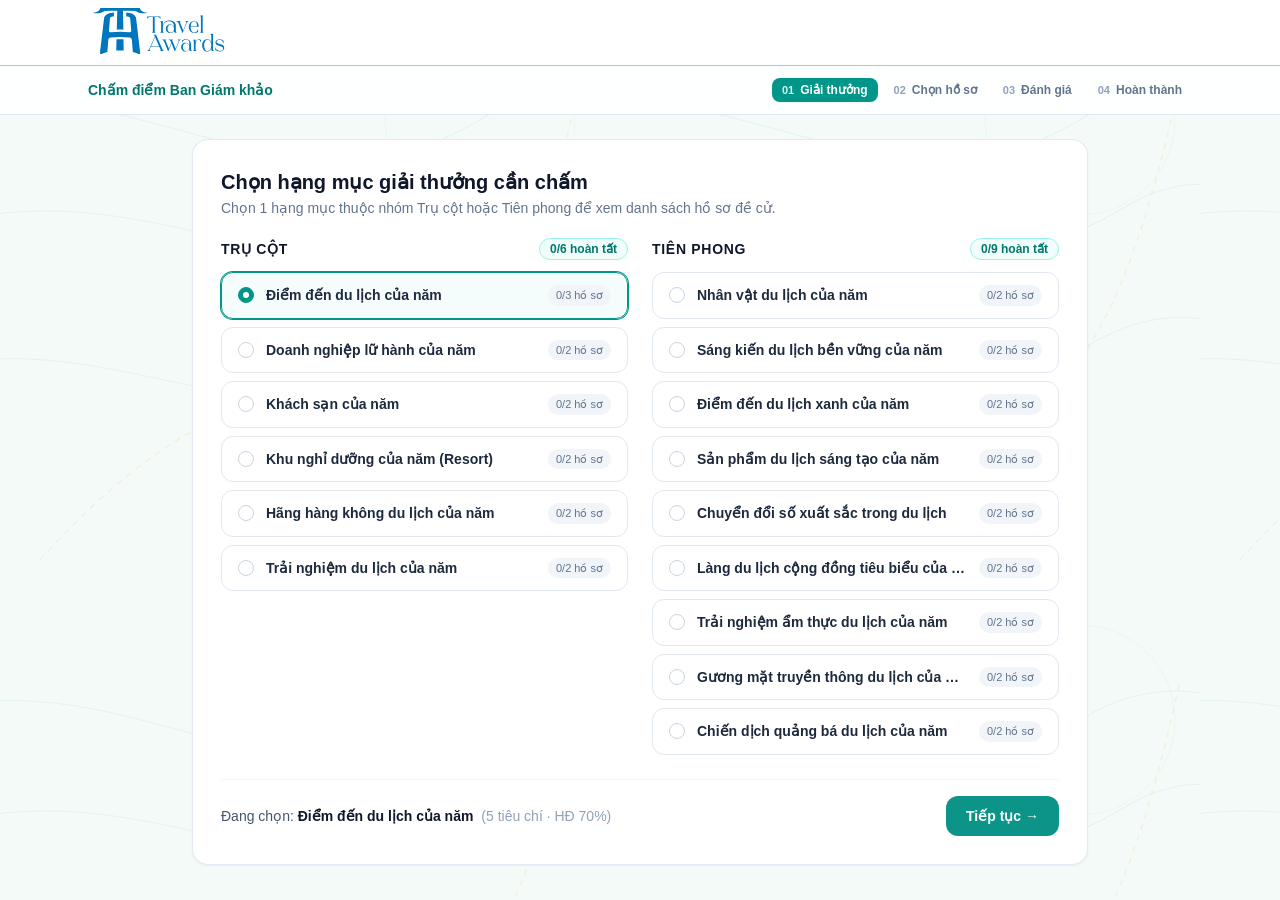
==== commit a50d9ed1: "Add plain HTML CSS handoff and automatic export workflow" ====
--- a/index.html
+++ b/index.html
@@ -53,12 +53,7 @@
   <main class="flex-1 max-w-6xl w-full mx-auto px-4 sm:px-6 py-6">
     <div id="appStepContainer"></div>
   </main>
-<div id="travelAwardsFooter"><template shadowrootmode="open"><link rel="stylesheet" href="shared/travel-awards.css"><div class="home"><footer class="home-footer"><div class="layout-container">
-    <div class="home-footer-navigation"><a href="/#main" aria-label="Travel Awards — Trang chủ"><img class="brand-graphic brand-graphic--logo" src="assets/key-visual/logo.svg" alt="Travel Awards 2026" width="1000" height="350"></a><nav aria-label="Điều hướng chân trang"><a href="/#main" aria-label="Trang chủ"><img src="assets/key-visual/home.svg" alt="" width="20" height="20" ></a><a href="/#awards">Giải thưởng</a><a href="/the-le">Thể lệ</a><a href="/#news">Tin tức</a></nav></div>
-    <div class="home-footer-utilities"><a class="home-footer-utility" href="https://vnexpress.net/">← Trở lại VnExpress</a><div><button type="button" class="home-footer-utility home-footer-utility--facebook" disabled title="Fanpage sẽ được cập nhật"><span class="home-footer-icon home-footer-icon--facebook" aria-hidden="true" />Fanpage</button><a class="home-footer-utility home-footer-utility--feedback" href="mailto:sukien@vnexpress.net"><span class="home-footer-icon home-footer-icon--feedback" aria-hidden="true" />Góp ý cho sự kiện</a><a class="home-footer-utility" href="https://vnexpress.net/dieu-khoan-su-dung">Điều khoản sử dụng</a><a href="#main" target="_self">Về đầu trang ↑</a></div></div>
-    <div class="home-footer-information"><div><p class="home-footer-label">Báo tiếng Việt nhiều người xem nhất</p><p>Thuộc Bộ Khoa học và Công nghệ</p><p>Số giấy phép: 548/GP-BTTTT do Bộ Thông tin và Truyền thông cấp ngày 24/8/2021</p><dl><div><dt>Tổng biên tập:</dt><dd>Phạm Văn Hiếu</dd></div><div><dt>Địa chỉ:</dt><dd>Tầng 10, Tòa A FPT Tower, số 10 Phạm Văn Bạch, <span class="home-footer-address-locality">phường Cầu Giấy, Hà Nội</span></dd></div><div><dt>Đường dây nóng:</dt><dd><a href="tel:0838880123">083 888 0123</a></dd></div><div><dt>Email:</dt><dd><a href="mailto:bandoc@vnexpress.net">bandoc@vnexpress.net</a></dd></div></dl></div><div><p class="home-footer-label">Thông tin liên hệ</p><dl><div><dt>Email:</dt><dd><a href="mailto:sukien@vnexpress.net">sukien@vnexpress.net</a></dd></div></dl><p class="home-footer-label">Tài trợ sự kiện</p><dl><div><dt>Đại diện:</dt><dd>Lương Thị Thanh Tú</dd></div><div><dt>Điện thoại:</dt><dd><a href="tel:+842473009999;ext=4567">+84 (24) 73009999/ Ext: 4567</a></dd></div><div><dt>Email:</dt><dd><a href="mailto:tultt@fpt.com">tultt@fpt.com</a></dd></div></dl></div></div>
-    <div class="home-footer-bottom"><span>© 1997–2026. Toàn bộ bản quyền thuộc VnExpress.</span></div>
-  </div></footer></div></template></div>
+
 
   <!-- TOAST THÔNG BÁO GỌN -->
   <div id="toastBox" class="fixed bottom-5 right-5 z-50 hidden bg-slate-900 text-white px-4 py-2.5 rounded-xl shadow-lg text-xs font-medium flex items-center gap-2">
--- a/shared/editor-workspace.css
+++ b/shared/editor-workspace.css
@@ -1,6 +1,5 @@
 .editor-evaluation{background:#f3f6f7;background-image:none}
 .editor-evaluation main{max-width:1440px;padding-top:16px}
-.editor-evaluation #travelAwardsFooter{display:none}
 .judge-workspace{color:#263c53;font-size:14px;line-height:1.5}
 .judge-toolbar,.judge-heading,.judge-panel-title,.judge-save{display:flex;align-items:center;justify-content:space-between;gap:16px}
 .judge-toolbar{margin-bottom:16px}.judge-back{color:#00719c;font-weight:600;min-height:40px}
@@ -20,7 +19,7 @@
 .judge-save{padding:10px 20px;border-top:1px solid #e2e8f0;background:#f8fafc;flex-shrink:0}.judge-save span{font-size:11px;color:#64748b}.judge-save button{padding:8px 12px;border:1px solid #cbd5e1;background:white;border-radius:8px;font-size:12px;font-weight:600;color:#00719c}
 .judge-gallery{height:160px;padding:16px;margin-top:12px;border-radius:8px;color:#fff;display:flex;flex-direction:column;justify-content:space-between}.judge-gallery>span{font-size:12px}.judge-gallery>div{display:flex;gap:16px;align-items:center}.judge-gallery button{width:32px;height:32px;background:#0003;border-radius:50%;font-size:20px}.judge-muted{font-size:12px!important;color:#64748b!important}
 .judge-scoring button[onclick^="selectCriterionScore"]{min-height:46px}.judge-workspace :focus-visible{outline:2px solid #00719c;outline-offset:3px}
-@media(min-width:1024px){.judge-panel{position:sticky;top:16px;max-height:calc(100dvh - 32px);display:flex;flex-direction:column}.judge-scroll{overflow-y:auto;overscroll-behavior:contain;scrollbar-gutter:stable}.judge-scoring .judge-scroll>div>div:last-child{position:sticky;bottom:-16px;background:#fff;padding:12px 0;border-top:1px solid #e2e8f0;z-index:1;box-shadow:0 -8px 12px #fff}}
+@media(min-width:1024px){.judge-panel{position:sticky;top:16px;max-height:calc(100dvh - 32px);display:flex;flex-direction:column}.judge-scroll{overflow-y:auto;overscroll-behavior:contain;scrollbar-gutter:stable}}
 @media(max-width:1023px){.judge-columns{grid-template-columns:1fr}.judge-heading h1{font-size:21px}.judge-heading{flex-wrap:wrap}.judge-switch select{max-width:280px}}
 @media(max-width:600px){.judge-toolbar{align-items:flex-start;flex-direction:column;gap:8px}.judge-switch{width:100%}.judge-switch select{flex:1;max-width:100%;width:0}.judge-panel-title{padding:14px}.judge-panel-title>span{display:none}.judge-scroll,.judge-scoring .judge-scroll{padding:14px}.judge-data>div{grid-template-columns:1fr;gap:3px}.judge-metrics{gap:8px}.judge-metrics dd{font-size:17px}.judge-save{padding:10px 14px}.judge-save span{max-width:180px}}
 
@@ -41,10 +40,14 @@
 .editor-action-bar{position:sticky;bottom:0;z-index:10;background:#fff;border:1px solid #dbe3e8;border-radius:10px;box-shadow:0 -4px 20px #263c5309;padding:12px 16px;display:flex;align-items:center;justify-content:space-between;gap:24px;margin-top:14px}.editor-action-progress{display:grid;gap:4px;flex:1;max-width:440px}.editor-action-progress label{font-size:12px;font-weight:600}.editor-action-progress>span{font-size:10px;color:#64748b}.editor-action-progress progress{display:block;width:100%;height:4px;border:0;border-radius:9px;overflow:hidden;accent-color:#00719c}.editor-action-progress progress::-webkit-progress-bar{background:#e2e8f0}.editor-action-progress progress::-webkit-progress-value{background:#00719c}.editor-actions{display:flex;gap:8px}.editor-primary,.editor-secondary{display:inline-flex;align-items:center;justify-content:center;padding:11px 16px;border-radius:7px;font-size:12px;font-weight:600;min-height:42px;border:1px solid transparent;cursor:pointer}.editor-primary{background:#00719c;color:white}.editor-primary:hover:not(:disabled){background:#005d81}.editor-secondary{border-color:#cbd5e1;color:#526a77;background:#fff}.editor-secondary:hover{background:#f8fafc}.editor-primary:disabled{background:#e2e8f0;color:#7a8c9c;cursor:not-allowed}
 .editor-result{max-width:800px;margin:24px auto;background:white;border:1px solid #dbe3e8;border-radius:14px;padding:32px;text-align:center;color:#263c53}.editor-result-check{display:flex;align-items:center;justify-content:center;background:#e8f5f3;color:#019047;border-radius:50%;width:48px;height:48px;margin:0 auto 16px;font-size:24px}.editor-result h1{font-weight:700;font-size:24px;margin:8px 0}.editor-result>p{font-size:13px;line-height:1.7}.editor-local-notice{color:#64748b;font-size:11px!important;margin-top:8px}.editor-result-score{background:#e8f5f3;border-radius:10px;padding:20px;margin:22px 0 14px}.editor-result-score>span{font-size:12px;color:#00719c}.editor-result-score>strong{display:block;font-size:44px;line-height:1.4;color:#00719c}.editor-result-score small{font-size:18px;font-weight:400;margin-left:5px}.editor-result-score p{font-size:12px;color:#526a77}.editor-result-context{color:#64748b;max-width:580px;margin:0 auto}.editor-result-details{text-align:left;margin:24px 0;border-block:1px solid #e2e8f0;font-size:12px}.editor-result-details summary{cursor:pointer;padding:14px 0;font-weight:600;color:#00719c}.editor-result-details article{padding:14px 0;border-top:1px solid #f1f5f9;overflow-wrap:anywhere}.editor-result-details article>div{display:flex;gap:16px;justify-content:space-between}.editor-result-details article>div span{white-space:nowrap;font-weight:700;color:#00719c}.editor-result-details article p{white-space:pre-wrap;margin-top:7px;color:#64748b}.editor-result-actions{display:flex;justify-content:center;gap:8px;flex-wrap:wrap}
 .editor-mobile-tabs{display:none}
+.judge-scoring .editor-criterion-nav{margin:0;padding:10px 18px;border-bottom:1px solid #e2e8f0;flex-shrink:0}.judge-scoring .editor-criterion-nav>span{width:100%;margin-left:0;font-size:11px}.editor-ballot-criterion>.editor-help{margin-top:8px}
+.editor-evidence-group{background:#f8fafc;border:1px solid #e2e8f0;border-radius:8px;padding:12px;margin-bottom:16px}.editor-evidence-group .editor-field:last-child{margin-bottom:0}.editor-criterion-guidance{margin-top:6px;font-size:12px}.editor-criterion-guidance summary{color:#00719c;cursor:pointer;min-height:24px;display:list-item}.editor-criterion-guidance p{color:#526a77;margin:6px 0 0;line-height:1.7}.editor-accessible-label{position:absolute;width:1px;height:1px;padding:0;margin:-1px;overflow:hidden;clip:rect(0,0,0,0);white-space:nowrap;border:0}.editor-ballot-criterion h3{margin:0}.judge-scoring .editor-criterion-controls{justify-content:space-between}.editor-criterion-controls button:last-child{margin-left:auto}.judge-workspace [hidden]{display:none!important}
+.editor-evidence-group{display:grid;grid-template-columns:minmax(145px,.8fr) minmax(0,1.2fr);gap:12px;align-items:start}.editor-evidence-group .editor-field{margin-bottom:0}
+@media(max-width:600px){.editor-evidence-group{grid-template-columns:1fr}}
 .editor-profile-list{max-width:1000px;margin:0 auto;background:white;border:1px solid #dbe3e8;border-radius:12px;padding:24px;color:#263c53}.editor-profile-list-heading{display:flex;justify-content:space-between;align-items:flex-start;gap:16px;margin-bottom:20px}.editor-profile-list h1{font-size:22px;font-weight:700;margin:4px 0}.editor-profile-list-heading p:last-child,.editor-profile-cards article p:last-child{font-size:12px;color:#64748b}.editor-profile-cards{display:grid;gap:12px}.editor-profile-cards article{border:1px solid #dbe3e8;border-radius:10px;padding:18px;display:flex;justify-content:space-between;align-items:center;gap:20px}.editor-profile-cards h2{font-size:16px;font-weight:600;margin:4px 0}.editor-profile-cards article>div:last-child{display:grid;gap:8px;justify-items:end;flex-shrink:0}.editor-profile-state{font-size:11px;color:#00719c}.editor-profile-list-footer{display:flex;align-items:center;justify-content:space-between;gap:16px;border-top:1px solid #e2e8f0;margin-top:20px;padding-top:16px}.editor-profile-list-footer>span{font-size:11px;color:#64748b}
 @media(max-width:600px){.editor-profile-list{padding:16px}.editor-profile-list-heading,.editor-profile-cards article,.editor-profile-list-footer{flex-direction:column;align-items:flex-start;gap:12px}.editor-profile-list h1{font-size:20px}.editor-profile-cards article>div:last-child{width:100%;display:flex;justify-content:space-between;align-items:center;gap:8px}}
 @media(max-width:1023px){.editor-mobile-tabs{display:flex;border:1px solid #cbd5e1;border-radius:8px;overflow:hidden;margin-bottom:12px;background:#fff}.editor-mobile-tabs button{flex:1;padding:12px 8px;font-size:12px;color:#64748b}.editor-mobile-tabs button[aria-pressed=true]{color:#00719c;background:#e8f5f3;font-weight:600}.judge-columns[data-mobile-panel=scoring] .judge-dossier,.judge-columns[data-mobile-panel=dossier] .judge-scoring{display:none}.judge-dossier .judge-scroll{max-height:none;overflow:visible}}
-@media(min-width:1024px){.judge-panel{position:relative;top:0;height:clamp(500px,calc(100dvh - 370px),800px);max-height:none;display:flex;flex-direction:column}.judge-scroll{overflow-y:auto;flex:1;overscroll-behavior:contain}.judge-scoring .judge-scroll>div>div:last-child{position:static;box-shadow:none;padding:0;border:0}}
+@media(min-width:1024px){.judge-panel{position:relative;top:0;height:clamp(500px,calc(100dvh - 370px),800px);max-height:none;display:flex;flex-direction:column}.judge-scroll{overflow-y:auto;flex:1;overscroll-behavior:contain}}
 @media(max-width:1023px){.judge-panel{height:auto}.editor-action-bar{gap:12px}.editor-model-bar{align-items:flex-start}.judge-heading h1{font-size:21px}.editor-score-options button{min-height:70px}.judge-dossier .judge-scroll{max-height:450px;overflow:auto}.judge-scoring .judge-scroll{overflow:visible}}
 @media(max-width:600px){.editor-model-bar{flex-direction:column;gap:7px}.editor-action-bar{align-items:stretch;flex-direction:column;gap:10px;padding:12px;bottom:0;border-radius:10px 10px 0 0}.editor-action-progress{max-width:none}.editor-actions{justify-content:stretch}.editor-actions button{flex:1;padding:10px 8px}.editor-criterion-nav{gap:6px}.editor-criterion-nav>span{width:100%;margin:0;font-size:11px}.editor-criterion-nav button{padding:6px 9px}.editor-criterion-nav button>span{display:none}.judge-heading h1{font-size:20px}.editor-score-options{gap:5px}.editor-score-options span{font-size:9px}.editor-result{padding:22px 16px}.editor-result h1{font-size:21px}.editor-result-actions{flex-direction:column}.editor-result-details article>div{flex-direction:column;gap:5px}}
 @media(prefers-reduced-motion:reduce){.judge-workspace *{scroll-behavior:auto!important;transition:none!important}}
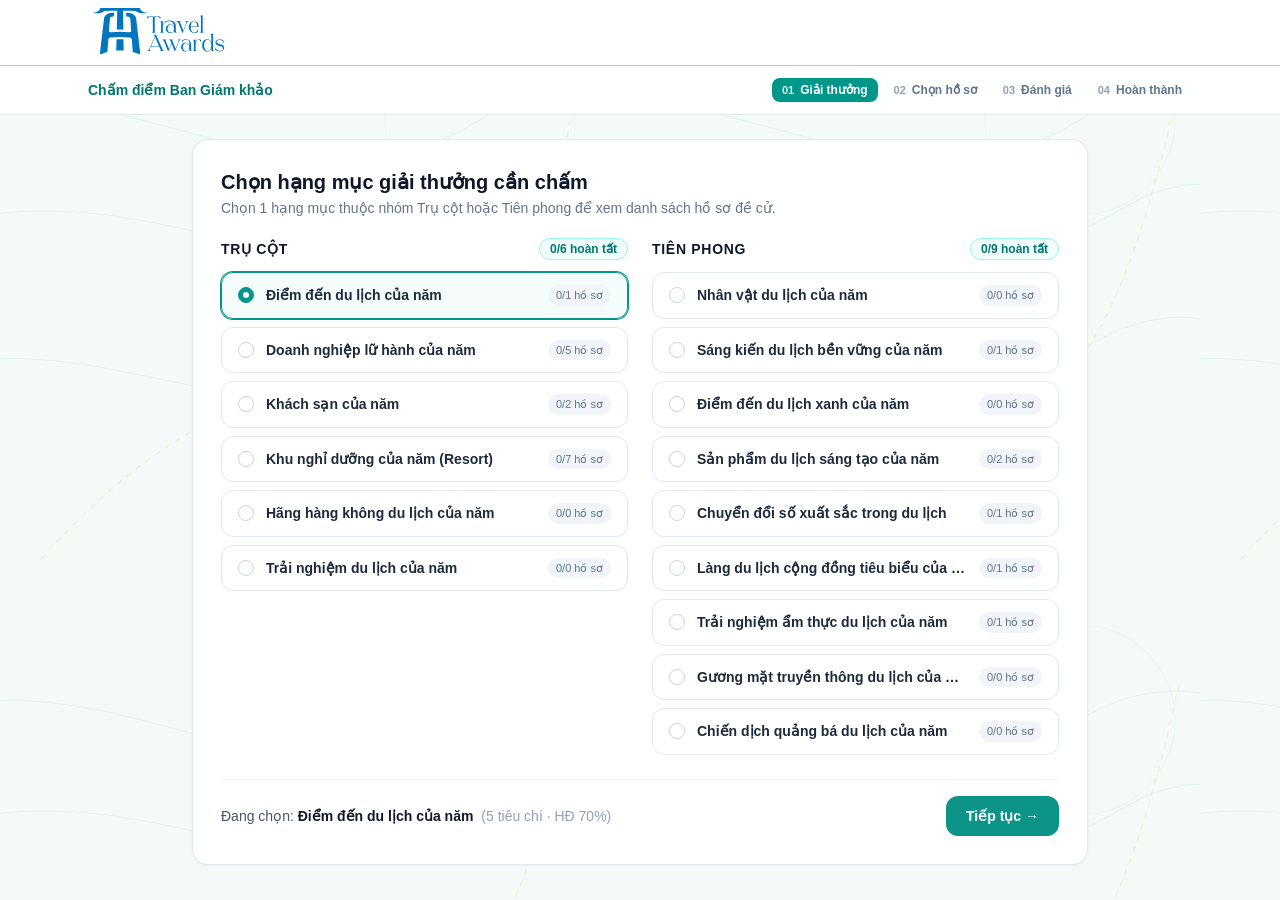
==== commit 5c595108: "Import registrations and synchronize HTML CSS handoff" ====
--- a/index.html
+++ b/index.html
@@ -46,7 +46,7 @@
 <body class="min-h-screen flex flex-col">
 
   <!-- HEADER TỐI GIẢN CHUẨN TRANG KHẢO SÁT -->
-  <div id="main"><template shadowrootmode="open"><link rel="stylesheet" href="shared/travel-awards.css"><div class="home"><header class="home-header home-header--survey"><div class="layout-container home-header-inner"><div class="home-header-brand-row"><a class="home-header-logo" href="https://vnexpress.net/du-lich/travel-awards" aria-label="Travel Awards — Trang chủ"><img class="brand-graphic brand-graphic--logo" src="assets/key-visual/logo.svg" alt="Travel Awards 2026" width="1000" height="350"></a></div></div></header></div></template></div>
+  <div id="main"><template shadowrootmode="open"><link rel="stylesheet" href="shared/travel-awards.css"><div class="home"><header class="home-header home-header--survey"><div class="layout-container home-header-inner"><div class="home-header-brand-row"><a class="home-header-logo" href="#main" onclick="event.preventDefault();goToStep(1);window.scrollTo(0,0)" aria-label="Travel Awards — Về bước 1"><img class="brand-graphic brand-graphic--logo" src="assets/key-visual/logo.svg" alt="Travel Awards 2026" width="1000" height="350"></a></div></div></header></div></template></div>
 <section aria-label="Tiến trình chấm điểm" class="border-b border-slate-200 bg-white/95"><div class="max-w-6xl mx-auto px-4 sm:px-6 py-3 flex flex-wrap items-center justify-between gap-3"><span class="text-sm font-semibold text-teal-700">Chấm điểm Ban Giám khảo</span><div id="stepIndicatorBar" class="flex items-center gap-1 sm:gap-1.5"></div></div></section>
 
   <!-- NỘI DUNG CHÍNH -->
@@ -2231,6 +2231,8 @@
     });
   </script>
   <script src="shared/scoring-model.js"></script>
+  <script src="shared/profile-media.js"></script>
+  <script src="shared/registration-data.js"></script>
   <script src="shared/editor-workspace.js"></script>
 </body>
 </html>
--- a/shared/editor-workspace.css
+++ b/shared/editor-workspace.css
@@ -43,6 +43,7 @@
 .judge-scoring .editor-criterion-nav{margin:0;padding:10px 18px;border-bottom:1px solid #e2e8f0;flex-shrink:0}.judge-scoring .editor-criterion-nav>span{width:100%;margin-left:0;font-size:11px}.editor-ballot-criterion>.editor-help{margin-top:8px}
 .editor-evidence-group{background:#f8fafc;border:1px solid #e2e8f0;border-radius:8px;padding:12px;margin-bottom:16px}.editor-evidence-group .editor-field:last-child{margin-bottom:0}.editor-criterion-guidance{margin-top:6px;font-size:12px}.editor-criterion-guidance summary{color:#00719c;cursor:pointer;min-height:24px;display:list-item}.editor-criterion-guidance p{color:#526a77;margin:6px 0 0;line-height:1.7}.editor-accessible-label{position:absolute;width:1px;height:1px;padding:0;margin:-1px;overflow:hidden;clip:rect(0,0,0,0);white-space:nowrap;border:0}.editor-ballot-criterion h3{margin:0}.judge-scoring .editor-criterion-controls{justify-content:space-between}.editor-criterion-controls button:last-child{margin-left:auto}.judge-workspace [hidden]{display:none!important}
 .editor-evidence-group{display:grid;grid-template-columns:minmax(145px,.8fr) minmax(0,1.2fr);gap:12px;align-items:start}.editor-evidence-group .editor-field{margin-bottom:0}
+.editor-criterion-description{font-size:13px;line-height:1.7;color:#526a77;margin:8px 0 0}.editor-score-options.editor-rubric-options{grid-template-columns:1fr;gap:8px}.editor-rubric-options button{flex-direction:row;align-items:flex-start;justify-content:flex-start;text-align:left;padding:12px;gap:12px;min-height:64px}.editor-rubric-options button>strong{display:flex;justify-content:center;align-items:center;width:30px;height:30px;border-radius:6px;background:#e8eef2;font-size:17px;flex-shrink:0}.editor-rubric-options button[aria-pressed=true]>strong{color:#fff;background:#00719c}.editor-rubric-options .editor-level-body{display:flex;flex-direction:column;gap:4px;flex:1;min-width:0}.editor-rubric-options .editor-level-body b{font-size:12px;font-weight:600;line-height:1.4}.editor-rubric-options .editor-level-description{font-size:12px;line-height:1.65;color:#526a77}.editor-rubric-options .editor-level-check{width:16px;flex-shrink:0;color:#00719c;font-size:14px;font-weight:700;line-height:30px}
 @media(max-width:600px){.editor-evidence-group{grid-template-columns:1fr}}
 .editor-profile-list{max-width:1000px;margin:0 auto;background:white;border:1px solid #dbe3e8;border-radius:12px;padding:24px;color:#263c53}.editor-profile-list-heading{display:flex;justify-content:space-between;align-items:flex-start;gap:16px;margin-bottom:20px}.editor-profile-list h1{font-size:22px;font-weight:700;margin:4px 0}.editor-profile-list-heading p:last-child,.editor-profile-cards article p:last-child{font-size:12px;color:#64748b}.editor-profile-cards{display:grid;gap:12px}.editor-profile-cards article{border:1px solid #dbe3e8;border-radius:10px;padding:18px;display:flex;justify-content:space-between;align-items:center;gap:20px}.editor-profile-cards h2{font-size:16px;font-weight:600;margin:4px 0}.editor-profile-cards article>div:last-child{display:grid;gap:8px;justify-items:end;flex-shrink:0}.editor-profile-state{font-size:11px;color:#00719c}.editor-profile-list-footer{display:flex;align-items:center;justify-content:space-between;gap:16px;border-top:1px solid #e2e8f0;margin-top:20px;padding-top:16px}.editor-profile-list-footer>span{font-size:11px;color:#64748b}
 @media(max-width:600px){.editor-profile-list{padding:16px}.editor-profile-list-heading,.editor-profile-cards article,.editor-profile-list-footer{flex-direction:column;align-items:flex-start;gap:12px}.editor-profile-list h1{font-size:20px}.editor-profile-cards article>div:last-child{width:100%;display:flex;justify-content:space-between;align-items:center;gap:8px}}
@@ -51,3 +52,6 @@
 @media(max-width:1023px){.judge-panel{height:auto}.editor-action-bar{gap:12px}.editor-model-bar{align-items:flex-start}.judge-heading h1{font-size:21px}.editor-score-options button{min-height:70px}.judge-dossier .judge-scroll{max-height:450px;overflow:auto}.judge-scoring .judge-scroll{overflow:visible}}
 @media(max-width:600px){.editor-model-bar{flex-direction:column;gap:7px}.editor-action-bar{align-items:stretch;flex-direction:column;gap:10px;padding:12px;bottom:0;border-radius:10px 10px 0 0}.editor-action-progress{max-width:none}.editor-actions{justify-content:stretch}.editor-actions button{flex:1;padding:10px 8px}.editor-criterion-nav{gap:6px}.editor-criterion-nav>span{width:100%;margin:0;font-size:11px}.editor-criterion-nav button{padding:6px 9px}.editor-criterion-nav button>span{display:none}.judge-heading h1{font-size:20px}.editor-score-options{gap:5px}.editor-score-options span{font-size:9px}.editor-result{padding:22px 16px}.editor-result h1{font-size:21px}.editor-result-actions{flex-direction:column}.editor-result-details article>div{flex-direction:column;gap:5px}}
 @media(prefers-reduced-motion:reduce){.judge-workspace *{scroll-behavior:auto!important;transition:none!important}}
+.editor-evidence-folder{display:flex;flex-direction:column;gap:12px}.editor-evidence-folder p{font-size:12px}.editor-folder-link{display:inline-flex;align-items:center;justify-content:space-between;gap:12px;align-self:flex-start;padding:10px 13px;background:#e8f5f3;border:1px solid #91d5d8;border-radius:7px;font-size:12px;font-weight:600;color:#00719c}.editor-folder-link:hover{background:#d8eeeb}.editor-photo-section h3>span{font-size:12px;font-weight:400;color:#64748b}.editor-photo-grid{display:grid;grid-template-columns:repeat(2,minmax(0,1fr));gap:14px;margin-top:14px}.editor-photo-grid figure{margin:0;min-width:0}.editor-photo-link{display:block;border:1px solid #e2e8f0;border-radius:8px;overflow:hidden;background:#edf2f4}.editor-photo-link img{display:block;width:100%;height:auto;aspect-ratio:16/10;object-fit:cover;transition:transform .2s ease}.editor-photo-link:hover img{transform:scale(1.035)}.editor-photo-grid figcaption{font-size:11px;line-height:1.5;color:#526a77;margin-top:6px}.editor-photo-credits{margin-top:14px;font-size:11px;color:#64748b}.editor-photo-credits summary{cursor:pointer;min-height:24px}.editor-photo-credits ul{padding-left:16px;list-style:disc}.editor-photo-credits li{margin-top:6px;line-height:1.6}.editor-photo-credits a{color:#00719c;text-decoration:underline;text-underline-offset:2px}
+@media(max-width:400px){.editor-photo-grid{gap:10px}.editor-photo-grid figcaption{font-size:10px}}
+.editor-source-text p{white-space:pre-line;overflow-wrap:anywhere}.editor-source-section{margin-top:18px}.editor-source-section h4{font-size:13px;line-height:1.6;font-weight:600;color:#00719c;margin-bottom:6px}.editor-attachment-list{list-style:disc;margin:0;padding-left:18px;font-size:12px;line-height:1.8}.editor-attachment-list a{color:#00719c;text-decoration:underline;text-underline-offset:2px}.judge-data dd a{color:#00719c;overflow-wrap:anywhere}
